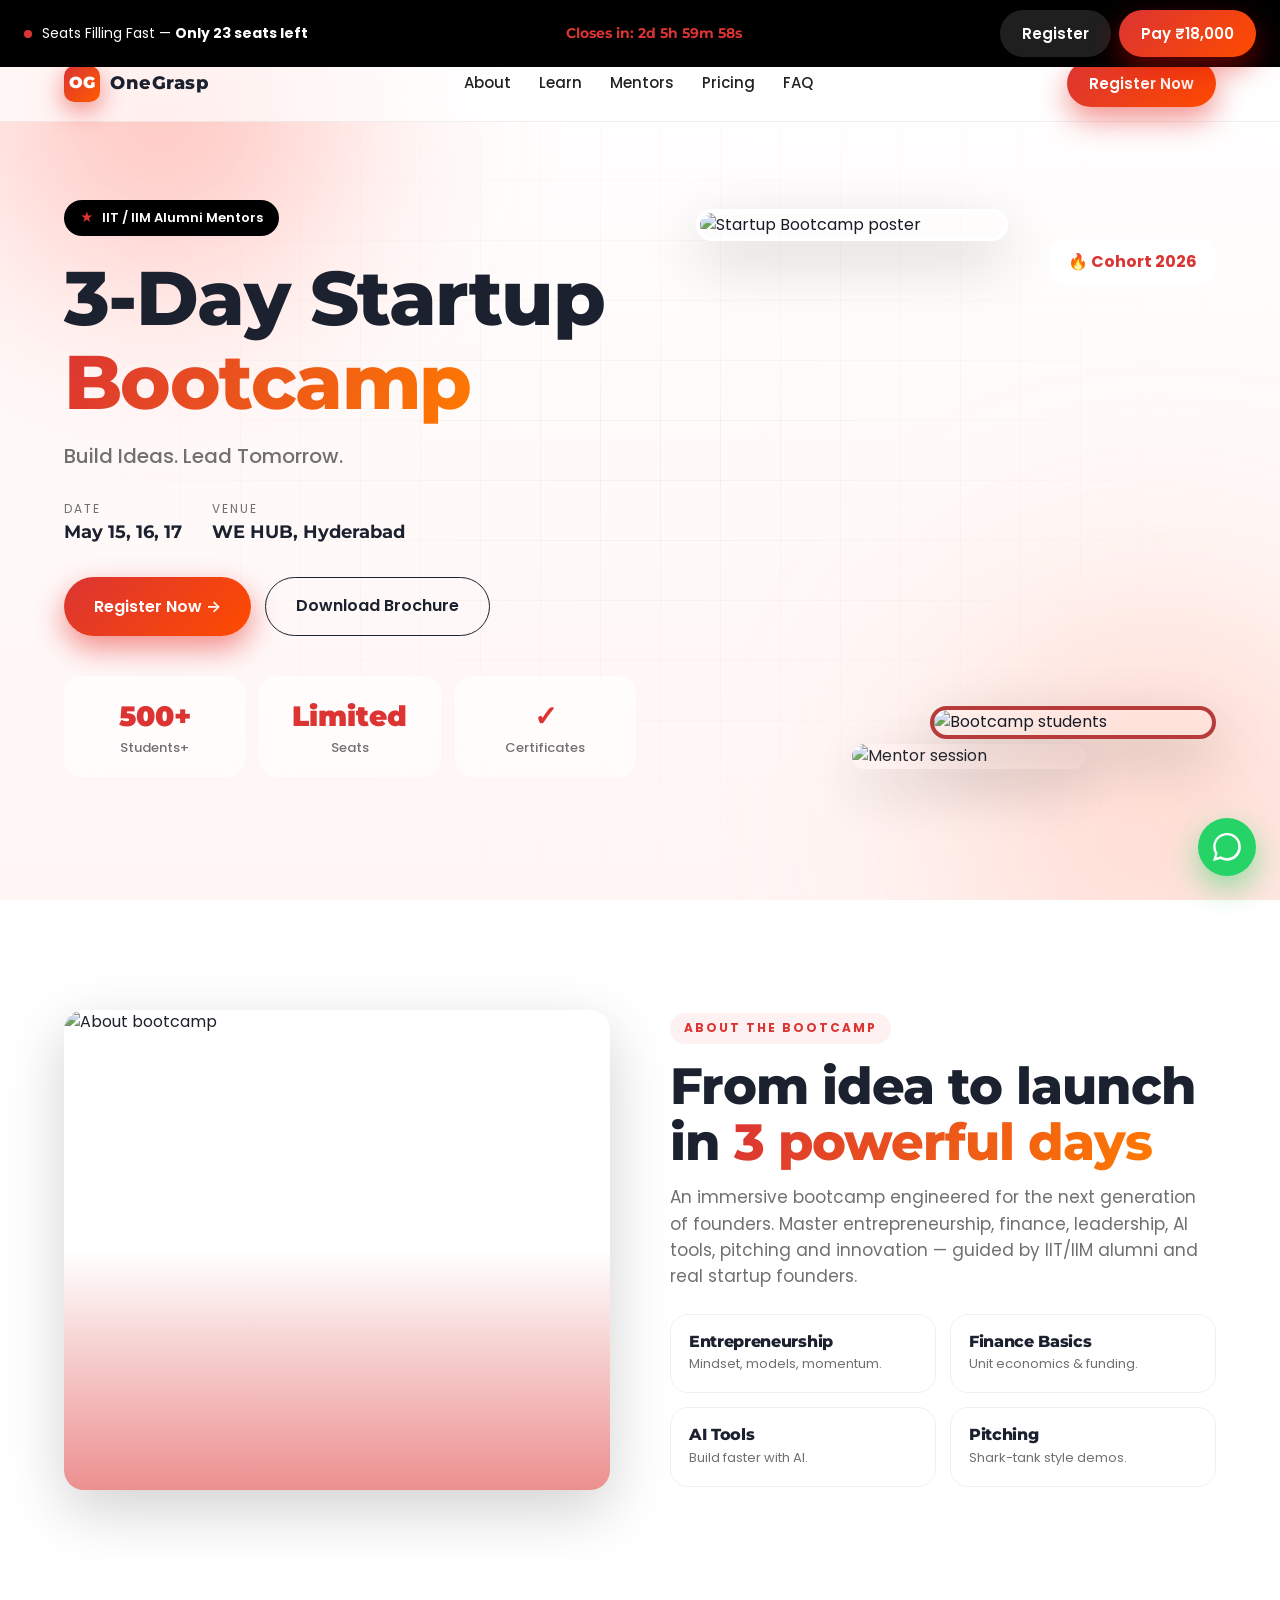
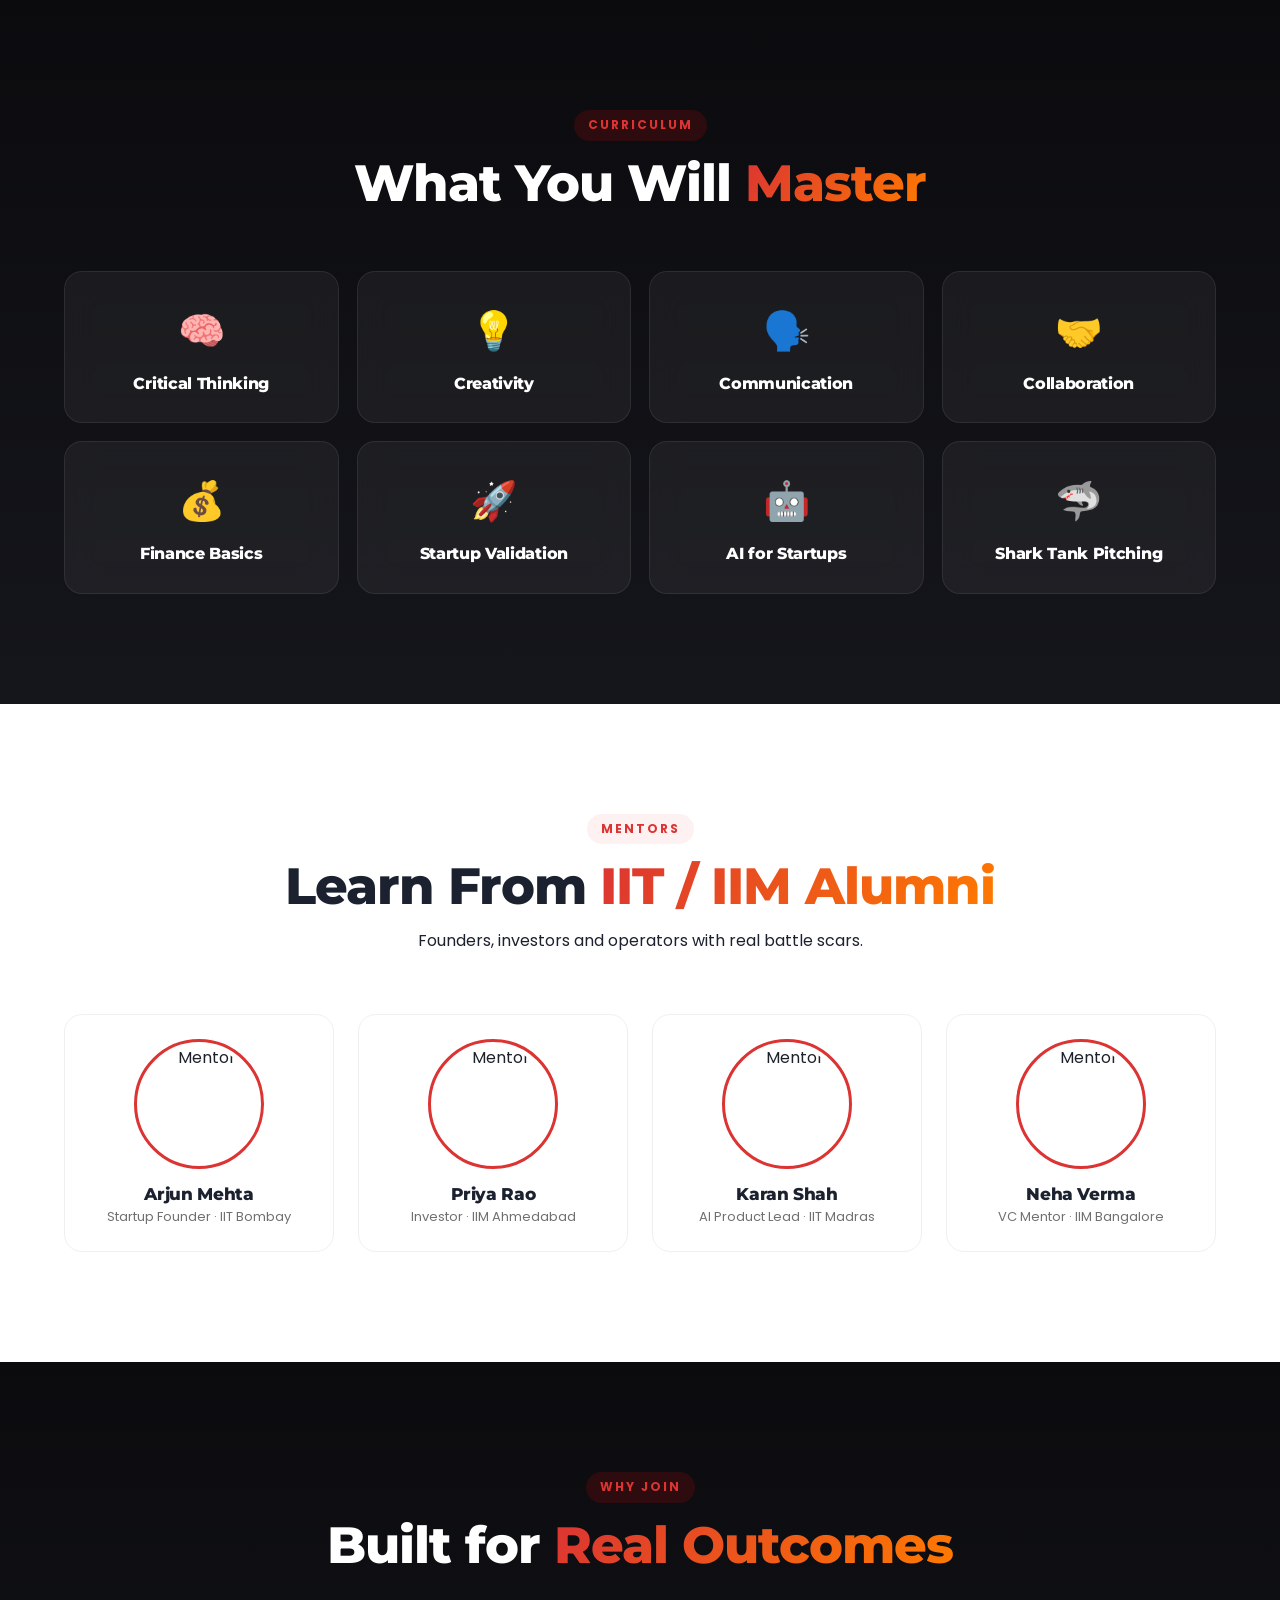
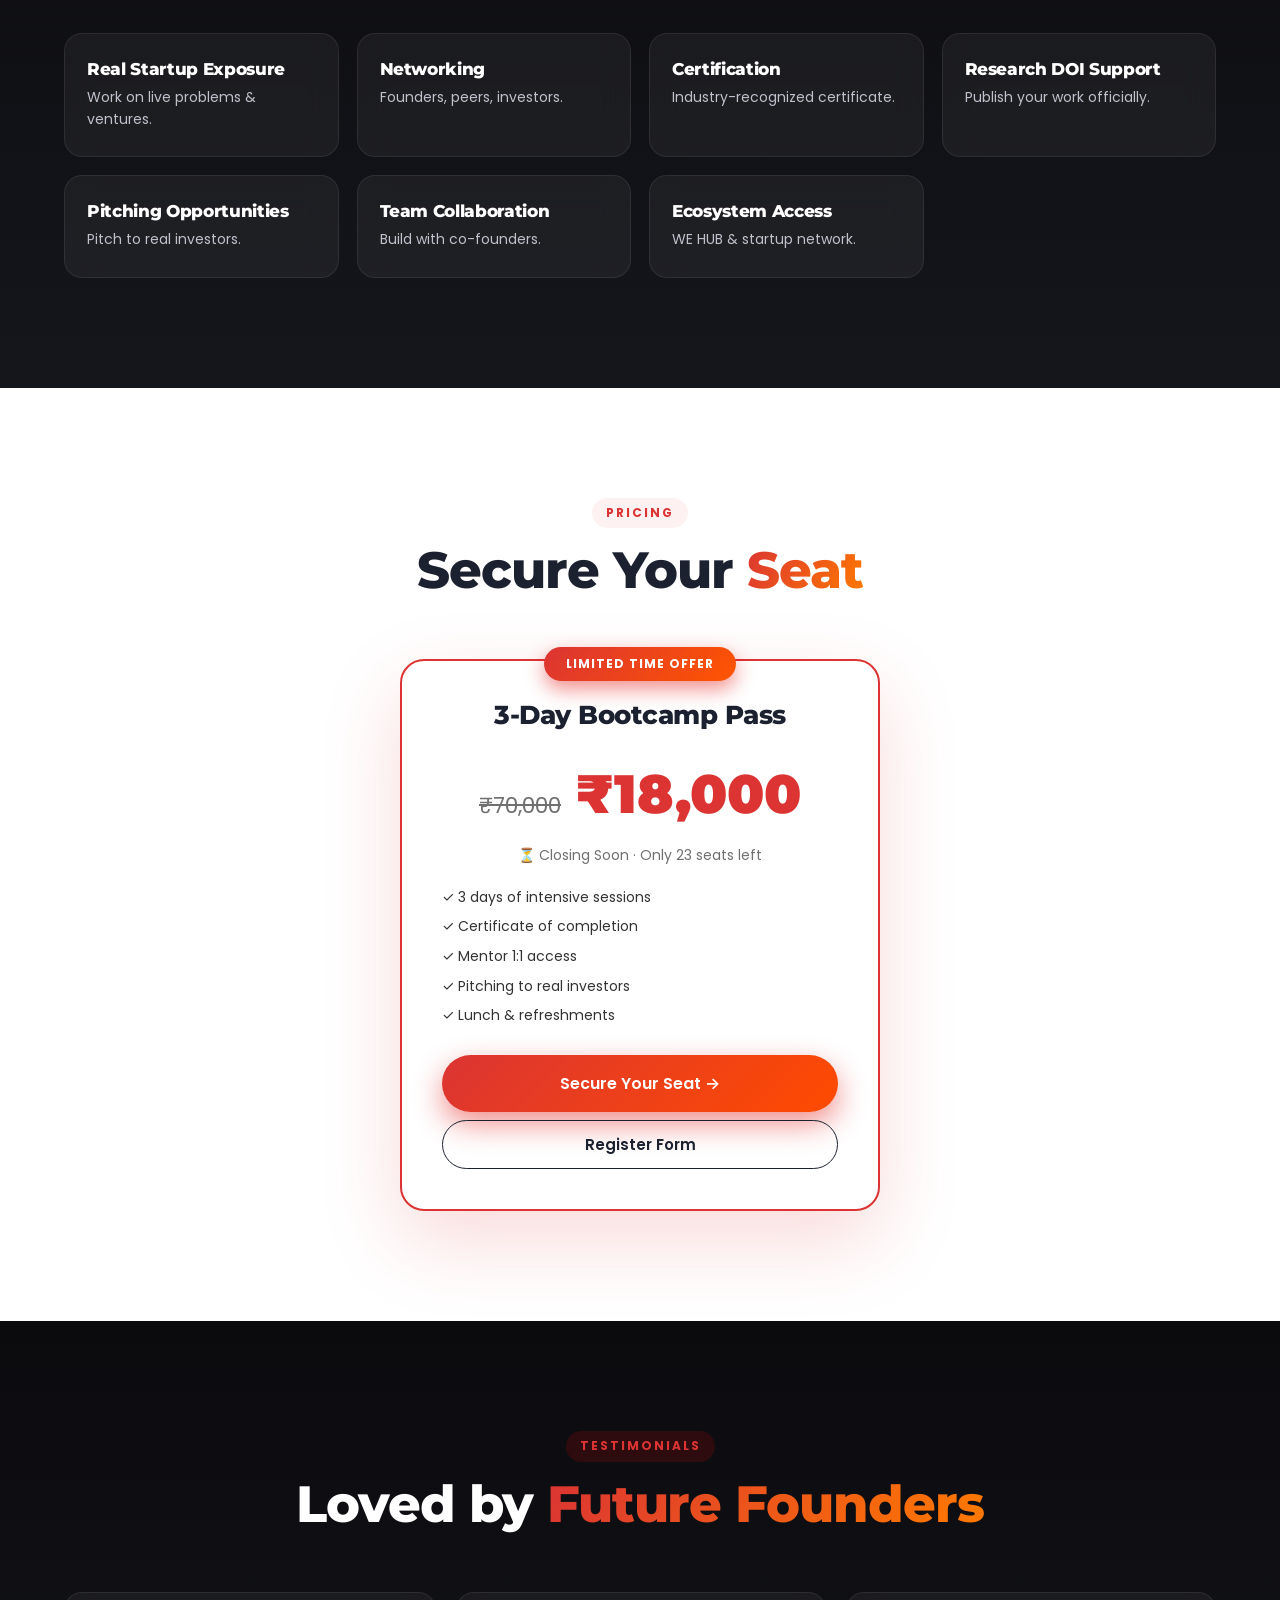
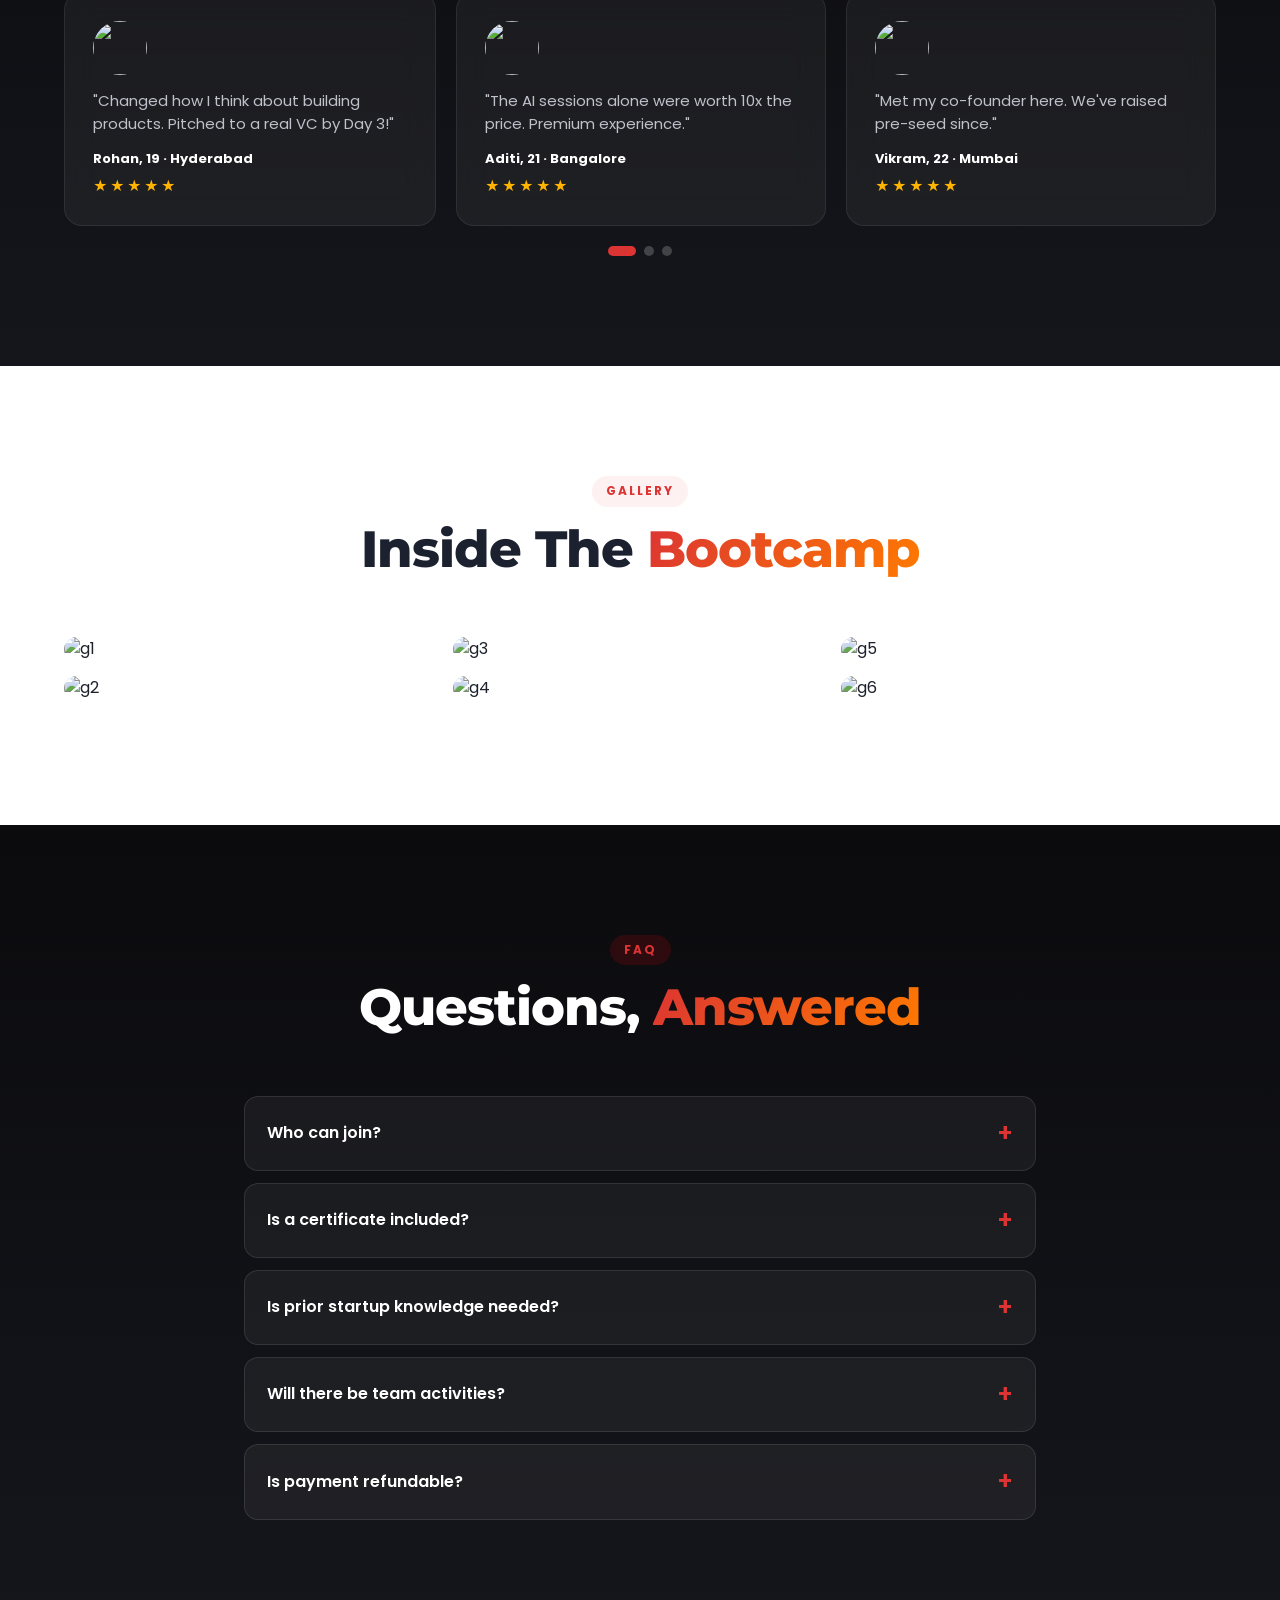
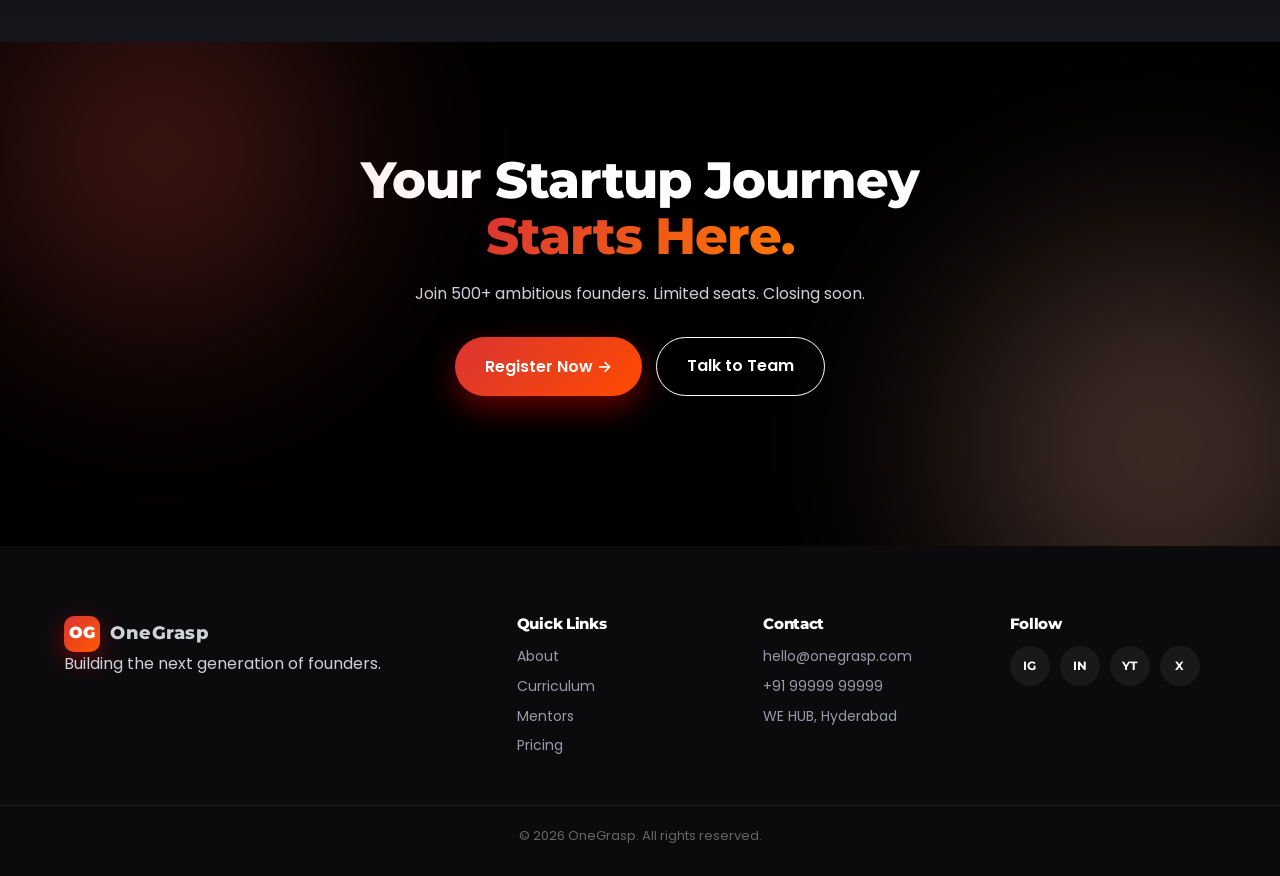
==== public/onegrasp/index.html @ 17006d80 "Changes Co-authored-by: mahendra-csm <201619921+mahendra-csm@users.noreply.github.com>" ====
<!DOCTYPE html>
<html lang="en">
<head>
<meta charset="UTF-8" />
<meta name="viewport" content="width=device-width, initial-scale=1.0" />
<title>OneGrasp Startup Bootcamp | Learn from IIT/IIM Alumni</title>
<meta name="description" content="OneGrasp 3-Day Startup Bootcamp — May 15-17, WE HUB Hyderabad. Learn entrepreneurship, AI tools, pitching from IIT/IIM alumni. Limited seats. Register now." />
<meta name="keywords" content="OneGrasp, Startup Bootcamp, Entrepreneurship, IIT IIM, Hyderabad, WE HUB, AI for startups" />
<meta property="og:title" content="OneGrasp 3-Day Startup Bootcamp" />
<meta property="og:description" content="Build Ideas. Lead Tomorrow. May 15-17, WE HUB Hyderabad." />
<meta property="og:type" content="website" />
<meta property="og:image" content="https://onegrasp.com/wp-content/uploads/2026/05/WhatsApp-Image-2026-05-06-at-2.22.36-PM.jpeg" />
<link rel="icon" href="/favicon.ico" />
<link rel="preconnect" href="https://fonts.googleapis.com">
<link rel="preconnect" href="https://fonts.gstatic.com" crossorigin>
<link href="https://fonts.googleapis.com/css2?family=Poppins:wght@300;400;500;600;700;800;900&family=Montserrat:wght@400;600;700;800;900&family=Inter:wght@400;500;600;700&display=swap" rel="stylesheet">
<link rel="stylesheet" href="style.css" />
<script src="https://checkout.razorpay.com/v1/checkout.js" defer></script>
</head>
<body>

<!-- Preloader -->
<div id="preloader"><div class="loader-ring"></div><div class="loader-text">OneGrasp</div></div>

<!-- Scroll progress -->
<div id="scroll-progress"></div>

<!-- Cursor glow -->
<div id="cursor-glow"></div>

<!-- Sticky Top Bar -->
<div id="sticky-bar">
  <div class="sb-left"><span class="pulse-dot"></span> Seats Filling Fast — <strong>Only <span id="seats-left">23</span> seats left</strong></div>
  <div class="sb-mid">Closes in: <span id="countdown">--</span></div>
  <div class="sb-right">
    <button class="btn btn-ghost" onclick="openRegister()">Register</button>
    <button class="btn btn-primary pulse" onclick="payNow()">Pay ₹18,000</button>
  </div>
</div>

<!-- Navbar -->
<nav id="navbar">
  <div class="nav-inner">
    <a href="#" class="logo"><span class="logo-mark">OG</span><span class="logo-text">OneGrasp</span></a>
    <ul class="nav-links">
      <li><a href="#about">About</a></li>
      <li><a href="#learn">Learn</a></li>
      <li><a href="#mentors">Mentors</a></li>
      <li><a href="#pricing">Pricing</a></li>
      <li><a href="#faq">FAQ</a></li>
    </ul>
    <button class="btn btn-primary" onclick="openRegister()">Register Now</button>
  </div>
</nav>

<!-- HERO -->
<header id="hero">
  <div class="hero-bg">
    <div class="blob blob-1"></div>
    <div class="blob blob-2"></div>
    <div class="grid-overlay"></div>
    <div id="particles"></div>
  </div>
  <div class="hero-grid container">
    <div class="hero-left reveal">
      <div class="badge"><span>★</span> IIT / IIM Alumni Mentors</div>
      <h1>3-Day Startup<br/><span class="grad">Bootcamp</span></h1>
      <p class="tagline">Build Ideas. Lead Tomorrow.</p>
      <div class="hero-meta">
        <div class="meta-item"><span class="meta-label">Date</span><span class="meta-value">May 15, 16, 17</span></div>
        <div class="meta-item"><span class="meta-label">Venue</span><span class="meta-value">WE HUB, Hyderabad</span></div>
      </div>
      <div class="hero-cta">
        <button class="btn btn-primary btn-lg pulse" onclick="openRegister()">Register Now →</button>
        <a class="btn btn-outline btn-lg" href="#about">Download Brochure</a>
      </div>
      <div class="hero-stats">
        <div class="stat-card glass"><div class="stat-num" data-count="500">0</div><div>Students+</div></div>
        <div class="stat-card glass"><div class="stat-num">Limited</div><div>Seats</div></div>
        <div class="stat-card glass"><div class="stat-num">✓</div><div>Certificates</div></div>
      </div>
    </div>
    <div class="hero-right reveal">
      <div class="collage">
        <img loading="lazy" class="c1 floaty" src="https://onegrasp.com/wp-content/uploads/2026/05/WhatsApp-Image-2026-05-06-at-2.22.36-PM.jpeg" alt="Startup Bootcamp poster" />
        <img loading="lazy" class="c2 floaty" src="https://onegrasp.com/wp-content/uploads/2026/05/WhatsApp-Image-2026-05-06-at-2.22.36-PM-1.jpeg" alt="Bootcamp students" />
        <img loading="lazy" class="c3 floaty" src="https://onegrasp.com/wp-content/uploads/2026/05/WhatsApp-Image-2026-05-06-at-2.22.37-PM.jpeg" alt="Mentor session" />
        <div class="c-badge glass">🔥 Cohort 2026</div>
      </div>
    </div>
  </div>
</header>

<!-- ABOUT -->
<section id="about" class="section">
  <div class="container two-col">
    <div class="reveal">
      <div class="img-collage">
        <img loading="lazy" src="https://onegrasp.com/wp-content/uploads/2026/05/WhatsApp-Image-2026-05-06-at-2.22.36-PM.jpeg" alt="About bootcamp" />
        <div class="overlay-red"></div>
      </div>
    </div>
    <div class="reveal">
      <span class="eyebrow">About the Bootcamp</span>
      <h2>From idea to launch in <span class="grad">3 powerful days</span></h2>
      <p class="lead">An immersive bootcamp engineered for the next generation of founders. Master entrepreneurship, finance, leadership, AI tools, pitching and innovation — guided by IIT/IIM alumni and real startup founders.</p>
      <div class="feat-grid">
        <div class="feat glass"><h4>Entrepreneurship</h4><p>Mindset, models, momentum.</p></div>
        <div class="feat glass"><h4>Finance Basics</h4><p>Unit economics & funding.</p></div>
        <div class="feat glass"><h4>AI Tools</h4><p>Build faster with AI.</p></div>
        <div class="feat glass"><h4>Pitching</h4><p>Shark-tank style demos.</p></div>
      </div>
    </div>
  </div>
</section>

<!-- LEARN -->
<section id="learn" class="section dark">
  <div class="container">
    <div class="section-head reveal">
      <span class="eyebrow">Curriculum</span>
      <h2>What You Will <span class="grad">Master</span></h2>
    </div>
    <div class="learn-grid">
      <div class="learn-card glass reveal"><div class="ic">🧠</div><h4>Critical Thinking</h4></div>
      <div class="learn-card glass reveal"><div class="ic">💡</div><h4>Creativity</h4></div>
      <div class="learn-card glass reveal"><div class="ic">🗣️</div><h4>Communication</h4></div>
      <div class="learn-card glass reveal"><div class="ic">🤝</div><h4>Collaboration</h4></div>
      <div class="learn-card glass reveal"><div class="ic">💰</div><h4>Finance Basics</h4></div>
      <div class="learn-card glass reveal"><div class="ic">🚀</div><h4>Startup Validation</h4></div>
      <div class="learn-card glass reveal"><div class="ic">🤖</div><h4>AI for Startups</h4></div>
      <div class="learn-card glass reveal"><div class="ic">🦈</div><h4>Shark Tank Pitching</h4></div>
    </div>
  </div>
</section>

<!-- MENTORS -->
<section id="mentors" class="section">
  <div class="container">
    <div class="section-head reveal">
      <span class="eyebrow">Mentors</span>
      <h2>Learn From <span class="grad">IIT / IIM Alumni</span></h2>
      <p>Founders, investors and operators with real battle scars.</p>
    </div>
    <div class="mentor-grid">
      <div class="mentor reveal"><div class="m-img"><img loading="lazy" src="https://i.pravatar.cc/300?img=12" alt="Mentor"></div><h4>Arjun Mehta</h4><p>Startup Founder · IIT Bombay</p></div>
      <div class="mentor reveal"><div class="m-img"><img loading="lazy" src="https://i.pravatar.cc/300?img=32" alt="Mentor"></div><h4>Priya Rao</h4><p>Investor · IIM Ahmedabad</p></div>
      <div class="mentor reveal"><div class="m-img"><img loading="lazy" src="https://i.pravatar.cc/300?img=15" alt="Mentor"></div><h4>Karan Shah</h4><p>AI Product Lead · IIT Madras</p></div>
      <div class="mentor reveal"><div class="m-img"><img loading="lazy" src="https://i.pravatar.cc/300?img=45" alt="Mentor"></div><h4>Neha Verma</h4><p>VC Mentor · IIM Bangalore</p></div>
    </div>
  </div>
</section>

<!-- WHY JOIN -->
<section class="section dark">
  <div class="container">
    <div class="section-head reveal"><span class="eyebrow">Why Join</span><h2>Built for <span class="grad">Real Outcomes</span></h2></div>
    <div class="why-row">
      <div class="why-card glass reveal"><h4>Real Startup Exposure</h4><p>Work on live problems & ventures.</p></div>
      <div class="why-card glass reveal"><h4>Networking</h4><p>Founders, peers, investors.</p></div>
      <div class="why-card glass reveal"><h4>Certification</h4><p>Industry-recognized certificate.</p></div>
      <div class="why-card glass reveal"><h4>Research DOI Support</h4><p>Publish your work officially.</p></div>
      <div class="why-card glass reveal"><h4>Pitching Opportunities</h4><p>Pitch to real investors.</p></div>
      <div class="why-card glass reveal"><h4>Team Collaboration</h4><p>Build with co-founders.</p></div>
      <div class="why-card glass reveal"><h4>Ecosystem Access</h4><p>WE HUB & startup network.</p></div>
    </div>
  </div>
</section>

<!-- PRICING -->
<section id="pricing" class="section">
  <div class="container">
    <div class="section-head reveal"><span class="eyebrow">Pricing</span><h2>Secure Your <span class="grad">Seat</span></h2></div>
    <div class="price-wrap reveal">
      <div class="price-card">
        <div class="ribbon">Limited Time Offer</div>
        <h3>3-Day Bootcamp Pass</h3>
        <div class="price-row">
          <span class="strike">₹70,000</span>
          <span class="price">₹18,000</span>
        </div>
        <p class="closing">⏳ Closing Soon · Only <span id="seats-left-2">23</span> seats left</p>
        <ul class="incl">
          <li>✓ 3 days of intensive sessions</li>
          <li>✓ Certificate of completion</li>
          <li>✓ Mentor 1:1 access</li>
          <li>✓ Pitching to real investors</li>
          <li>✓ Lunch & refreshments</li>
        </ul>
        <button class="btn btn-primary btn-lg pulse w-full" onclick="payNow()">Secure Your Seat →</button>
        <button class="btn btn-outline w-full" onclick="openRegister()">Register Form</button>
      </div>
    </div>
  </div>
</section>

<!-- TESTIMONIALS -->
<section class="section dark">
  <div class="container">
    <div class="section-head reveal"><span class="eyebrow">Testimonials</span><h2>Loved by <span class="grad">Future Founders</span></h2></div>
    <div class="t-slider">
      <div class="t-track" id="tTrack">
        <div class="t-card glass"><img src="https://i.pravatar.cc/100?img=22" alt=""><p>"Changed how I think about building products. Pitched to a real VC by Day 3!"</p><strong>Rohan, 19 · Hyderabad</strong><div class="stars">★★★★★</div></div>
        <div class="t-card glass"><img src="https://i.pravatar.cc/100?img=47" alt=""><p>"The AI sessions alone were worth 10x the price. Premium experience."</p><strong>Aditi, 21 · Bangalore</strong><div class="stars">★★★★★</div></div>
        <div class="t-card glass"><img src="https://i.pravatar.cc/100?img=33" alt=""><p>"Met my co-founder here. We've raised pre-seed since."</p><strong>Vikram, 22 · Mumbai</strong><div class="stars">★★★★★</div></div>
      </div>
      <div class="t-dots" id="tDots"></div>
    </div>
  </div>
</section>

<!-- GALLERY -->
<section class="section">
  <div class="container">
    <div class="section-head reveal"><span class="eyebrow">Gallery</span><h2>Inside The <span class="grad">Bootcamp</span></h2></div>
    <div class="gallery">
      <img loading="lazy" src="https://onegrasp.com/wp-content/uploads/2026/05/WhatsApp-Image-2026-05-06-at-2.22.36-PM.jpeg" alt="g1" onclick="openLightbox(this.src)">
      <img loading="lazy" src="https://onegrasp.com/wp-content/uploads/2026/05/WhatsApp-Image-2026-05-06-at-2.22.36-PM-1.jpeg" alt="g2" onclick="openLightbox(this.src)">
      <img loading="lazy" src="https://onegrasp.com/wp-content/uploads/2026/05/WhatsApp-Image-2026-05-06-at-2.22.37-PM.jpeg" alt="g3" onclick="openLightbox(this.src)">
      <img loading="lazy" src="https://images.unsplash.com/photo-1522071820081-009f0129c71c?w=600" alt="g4" onclick="openLightbox(this.src)">
      <img loading="lazy" src="https://images.unsplash.com/photo-1556761175-5973dc0f32e7?w=600" alt="g5" onclick="openLightbox(this.src)">
      <img loading="lazy" src="https://images.unsplash.com/photo-1531482615713-2afd69097998?w=600" alt="g6" onclick="openLightbox(this.src)">
    </div>
  </div>
</section>

<!-- FAQ -->
<section id="faq" class="section dark">
  <div class="container narrow">
    <div class="section-head reveal"><span class="eyebrow">FAQ</span><h2>Questions, <span class="grad">Answered</span></h2></div>
    <div class="faq">
      <details><summary>Who can join?</summary><p>Students aged 14-25 passionate about startups, innovation and leadership.</p></details>
      <details><summary>Is a certificate included?</summary><p>Yes — every participant receives an industry-recognized certificate.</p></details>
      <details><summary>Is prior startup knowledge needed?</summary><p>No prior experience required. The program is built for beginners and intermediates alike.</p></details>
      <details><summary>Will there be team activities?</summary><p>Absolutely — collaboration, hackathons, and pitching are core to the program.</p></details>
      <details><summary>Is payment refundable?</summary><p>Registration fees are non-refundable but transferable up to 7 days before the event.</p></details>
    </div>
  </div>
</section>

<!-- FINAL CTA -->
<section class="section final-cta">
  <div class="cta-bg"><div class="blob blob-1"></div><div class="blob blob-2"></div></div>
  <div class="container center reveal">
    <h2>Your Startup Journey<br/><span class="grad">Starts Here.</span></h2>
    <p>Join 500+ ambitious founders. Limited seats. Closing soon.</p>
    <div class="hero-cta center">
      <button class="btn btn-primary btn-lg pulse" onclick="openRegister()">Register Now →</button>
      <a class="btn btn-outline btn-lg" href="https://wa.me/919999999999">Talk to Team</a>
    </div>
  </div>
</section>

<!-- FOOTER -->
<footer>
  <div class="container foot-grid">
    <div>
      <div class="logo"><span class="logo-mark">OG</span><span class="logo-text">OneGrasp</span></div>
      <p>Building the next generation of founders.</p>
    </div>
    <div>
      <h5>Quick Links</h5>
      <a href="#about">About</a><a href="#learn">Curriculum</a><a href="#mentors">Mentors</a><a href="#pricing">Pricing</a>
    </div>
    <div>
      <h5>Contact</h5>
      <a href="mailto:hello@onegrasp.com">hello@onegrasp.com</a>
      <a href="tel:+919999999999">+91 99999 99999</a>
      <a>WE HUB, Hyderabad</a>
    </div>
    <div>
      <h5>Follow</h5>
      <div class="socials">
        <a aria-label="Instagram">IG</a><a aria-label="LinkedIn">IN</a><a aria-label="YouTube">YT</a><a aria-label="X">X</a>
      </div>
    </div>
  </div>
  <div class="copy">© 2026 OneGrasp. All rights reserved.</div>
</footer>

<!-- WhatsApp float -->
<a id="whatsapp-float" href="https://wa.me/919999999999" aria-label="WhatsApp" target="_blank">
  <svg viewBox="0 0 24 24" width="28" height="28" fill="white"><path d="M20.52 3.48A11.88 11.88 0 0 0 12.05 0C5.5 0 .2 5.3.2 11.84c0 2.09.55 4.12 1.6 5.92L0 24l6.4-1.68a11.86 11.86 0 0 0 5.65 1.44h.01c6.55 0 11.85-5.3 11.85-11.84 0-3.16-1.23-6.13-3.39-8.44zM12.06 21.5h-.01a9.7 9.7 0 0 1-4.95-1.36l-.36-.21-3.8 1 1.02-3.7-.23-.38a9.66 9.66 0 0 1-1.5-5.16c0-5.36 4.36-9.72 9.72-9.72 2.6 0 5.04 1.01 6.87 2.85a9.65 9.65 0 0 1 2.85 6.87c0 5.36-4.36 9.72-9.61 9.72z"/></svg>
</a>

<!-- Toasts -->
<div id="toasts"></div>

<!-- Register Modal -->
<div id="modal" class="modal-bg" onclick="if(event.target===this)closeRegister()">
  <div class="modal glass">
    <button class="x" onclick="closeRegister()">×</button>
    <h3>Register for Bootcamp</h3>
    <p class="sub">May 15-17 · WE HUB Hyderabad</p>
    <form onsubmit="submitForm(event)">
      <input required name="name" placeholder="Full Name" />
      <input required name="phone" placeholder="Phone" type="tel" />
      <input required name="email" placeholder="Email" type="email" />
      <div class="row">
        <input required name="age" placeholder="Age" type="number" min="10" max="60" />
        <input required name="city" placeholder="City" />
      </div>
      <input required name="school" placeholder="School / College" />
      <div class="row">
        <button type="submit" class="btn btn-outline w-full">Register</button>
        <button type="button" class="btn btn-primary w-full pulse" onclick="payNow()">Pay Now ₹18,000</button>
      </div>
    </form>
  </div>
</div>

<!-- Lightbox -->
<div id="lightbox" onclick="this.classList.remove('open')"><img id="lbImg" alt=""></div>

<script src="script.js" defer></script>
</body>
</html>
---- public/onegrasp/style.css ----
:root{
  --red:#DB3433;
  --red-2:#E10600;
  --red-glow:rgba(225,6,0,.45);
  --black:#0b0b0e;
  --ink:#1B212F;
  --white:#fff;
  --gray:#F5F5F5;
  --muted:#707070;
  --soft:#FDF1F1;
  --radius:18px;
  --container:1200px;
  --shadow:0 20px 60px rgba(0,0,0,.18);
  --glass:rgba(255,255,255,.08);
}
*{box-sizing:border-box;margin:0;padding:0}
html{scroll-behavior:smooth}
body{font-family:'Poppins','Inter',sans-serif;color:var(--ink);background:var(--white);overflow-x:hidden;line-height:1.55}
img{max-width:100%;display:block}
a{color:inherit;text-decoration:none;cursor:pointer}
button{font-family:inherit;cursor:pointer;border:none;background:none}

/* Preloader */
#preloader{position:fixed;inset:0;background:#000;z-index:9999;display:flex;flex-direction:column;align-items:center;justify-content:center;transition:opacity .6s,visibility .6s}
#preloader.hide{opacity:0;visibility:hidden}
.loader-ring{width:60px;height:60px;border:3px solid rgba(255,255,255,.15);border-top-color:var(--red);border-radius:50%;animation:spin 1s linear infinite}
.loader-text{color:#fff;margin-top:18px;font-weight:700;letter-spacing:4px;font-family:'Montserrat'}
@keyframes spin{to{transform:rotate(360deg)}}

/* Scroll progress */
#scroll-progress{position:fixed;top:0;left:0;height:3px;width:0;background:linear-gradient(90deg,var(--red),#ff6a00);z-index:10000;transition:width .1s}

/* Cursor glow */
#cursor-glow{position:fixed;width:400px;height:400px;border-radius:50%;background:radial-gradient(circle,var(--red-glow),transparent 70%);pointer-events:none;z-index:1;mix-blend-mode:screen;transform:translate(-50%,-50%);transition:opacity .3s;opacity:0}
@media(hover:hover){#cursor-glow{opacity:1}}

/* Sticky bar */
#sticky-bar{position:fixed;top:0;left:0;right:0;background:#000;color:#fff;display:flex;align-items:center;justify-content:space-between;padding:10px 24px;z-index:1000;font-size:14px;gap:16px;flex-wrap:wrap}
.sb-mid{font-family:'Montserrat';font-weight:700;color:var(--red)}
.sb-right{display:flex;gap:8px}
.pulse-dot{display:inline-block;width:8px;height:8px;background:var(--red);border-radius:50%;margin-right:6px;animation:pdot 1.2s infinite}
@keyframes pdot{0%,100%{box-shadow:0 0 0 0 var(--red-glow)}50%{box-shadow:0 0 0 8px transparent}}

/* Navbar */
#navbar{position:fixed;top:46px;left:0;right:0;z-index:999;backdrop-filter:blur(14px);background:rgba(255,255,255,.7);border-bottom:1px solid rgba(0,0,0,.06);transition:.3s}
#navbar.scrolled{background:rgba(255,255,255,.95)}
.nav-inner{max-width:var(--container);margin:auto;display:flex;align-items:center;justify-content:space-between;padding:14px 24px}
.logo{display:flex;align-items:center;gap:10px;font-weight:800;font-family:'Montserrat'}
.logo-mark{width:36px;height:36px;border-radius:10px;background:linear-gradient(135deg,var(--red),#ff5a00);color:#fff;display:grid;place-items:center;font-weight:900;box-shadow:0 8px 24px var(--red-glow)}
.logo-text{font-size:18px;letter-spacing:.5px}
.nav-links{display:flex;gap:28px;list-style:none}
.nav-links a{font-weight:500;font-size:15px;color:#222;position:relative}
.nav-links a:hover{color:var(--red)}
.nav-links a::after{content:"";position:absolute;left:0;bottom:-4px;height:2px;width:0;background:var(--red);transition:.3s}
.nav-links a:hover::after{width:100%}
@media(max-width:820px){.nav-links{display:none}}

/* Buttons */
.btn{display:inline-flex;align-items:center;justify-content:center;gap:8px;padding:12px 22px;border-radius:999px;font-weight:600;font-size:15px;transition:.25s;white-space:nowrap}
.btn-primary{background:linear-gradient(135deg,var(--red),#ff4b00);color:#fff;box-shadow:0 12px 30px var(--red-glow)}
.btn-primary:hover{transform:translateY(-2px);box-shadow:0 18px 40px var(--red-glow)}
.btn-outline{border:1.5px solid currentColor;background:transparent;color:inherit}
.btn-outline:hover{background:#000;color:#fff;border-color:#000}
.btn-ghost{background:rgba(255,255,255,.12);color:#fff}
.btn-lg{padding:16px 30px;font-size:16px}
.w-full{width:100%}
.pulse{animation:btnPulse 2s infinite}
@keyframes btnPulse{0%,100%{box-shadow:0 12px 30px var(--red-glow)}50%{box-shadow:0 12px 30px var(--red-glow),0 0 0 12px rgba(225,6,0,0)}}

/* Container */
.container{max-width:var(--container);margin:auto;padding:0 24px}
.container.narrow{max-width:840px}
.container.center{text-align:center}
.section{padding:110px 0;position:relative;overflow:hidden}
.section.dark{background:linear-gradient(180deg,#0b0b0e,#15161c);color:#fff}
.section.dark .glass{background:rgba(255,255,255,.05);border-color:rgba(255,255,255,.08)}
.section.dark p{color:#cfcfd6}

.eyebrow{display:inline-block;padding:6px 14px;border-radius:999px;background:var(--soft);color:var(--red);font-size:12px;font-weight:700;letter-spacing:2px;text-transform:uppercase;margin-bottom:14px}
.section.dark .eyebrow{background:rgba(225,6,0,.15)}
h1,h2,h3,h4,h5{font-family:'Montserrat';font-weight:800;letter-spacing:-.02em;line-height:1.1}
h1{font-size:clamp(40px,6vw,76px)}
h2{font-size:clamp(30px,4vw,52px);margin-bottom:14px}
h3{font-size:26px}
.grad{background:linear-gradient(120deg,var(--red),#ff7a00);-webkit-background-clip:text;background-clip:text;color:transparent}
.section-head{text-align:center;max-width:720px;margin:0 auto 60px}
.lead{font-size:17px;color:var(--muted);margin:14px 0 24px}
.section.dark .lead,.section.dark p{color:#bfc1cb}

/* Glass */
.glass{background:rgba(255,255,255,.6);backdrop-filter:blur(16px);border:1px solid rgba(255,255,255,.4);border-radius:var(--radius)}

/* HERO */
#hero{position:relative;min-height:100vh;padding:200px 0 100px;background:linear-gradient(180deg,#fff 0%,#fff5f4 100%);overflow:hidden}
.hero-bg{position:absolute;inset:0;z-index:0;overflow:hidden}
.blob{position:absolute;border-radius:50%;filter:blur(100px);opacity:.55}
.blob-1{width:520px;height:520px;background:radial-gradient(circle,#ff5a4a,transparent 70%);top:-150px;left:-100px;animation:float 14s ease-in-out infinite}
.blob-2{width:600px;height:600px;background:radial-gradient(circle,#ffb199,transparent 70%);bottom:-200px;right:-180px;animation:float 18s ease-in-out infinite reverse}
@keyframes float{0%,100%{transform:translate(0,0) scale(1)}50%{transform:translate(40px,-30px) scale(1.08)}}
.grid-overlay{position:absolute;inset:0;background-image:linear-gradient(rgba(0,0,0,.04) 1px,transparent 1px),linear-gradient(90deg,rgba(0,0,0,.04) 1px,transparent 1px);background-size:60px 60px;mask-image:radial-gradient(ellipse at center,black,transparent 70%)}
#particles{position:absolute;inset:0}
.particle{position:absolute;width:6px;height:6px;background:var(--red);border-radius:50%;opacity:.4;animation:rise linear infinite}
@keyframes rise{0%{transform:translateY(110vh) scale(.4);opacity:0}10%{opacity:.7}100%{transform:translateY(-10vh) scale(1.2);opacity:0}}

.hero-grid{position:relative;z-index:2;display:grid;grid-template-columns:1.1fr 1fr;gap:60px;align-items:center}
@media(max-width:900px){.hero-grid{grid-template-columns:1fr}}
.badge{display:inline-flex;align-items:center;gap:8px;padding:8px 16px;background:#000;color:#fff;border-radius:999px;font-size:13px;font-weight:600;margin-bottom:20px}
.badge span{color:var(--red)}
.tagline{font-size:20px;color:var(--muted);margin:18px 0 28px;font-weight:500}
.hero-meta{display:flex;gap:30px;margin-bottom:30px;flex-wrap:wrap}
.meta-item{display:flex;flex-direction:column}
.meta-label{font-size:12px;text-transform:uppercase;letter-spacing:2px;color:var(--muted)}
.meta-value{font-weight:700;font-size:18px;font-family:'Montserrat'}
.hero-cta{display:flex;gap:14px;flex-wrap:wrap;margin-bottom:40px}
.hero-cta.center{justify-content:center}
.hero-stats{display:grid;grid-template-columns:repeat(3,1fr);gap:14px}
.stat-card{padding:18px;text-align:center}
.stat-num{font-family:'Montserrat';font-weight:900;font-size:28px;color:var(--red)}
.stat-card div:last-child{font-size:13px;color:var(--muted);font-weight:500}

/* Collage */
.collage{position:relative;height:560px}
.collage img{position:absolute;border-radius:20px;box-shadow:var(--shadow);filter:grayscale(.3) contrast(1.05);transition:.5s}
.collage img:hover{filter:grayscale(0);transform:scale(1.04)}
.c1{width:60%;top:0;left:0;z-index:2;border:4px solid #fff}
.c2{width:55%;bottom:30px;right:0;z-index:3;border:4px solid var(--red)}
.c3{width:45%;bottom:0;left:30%;z-index:1;opacity:.95}
.c-badge{position:absolute;top:30px;right:0;padding:10px 18px;font-weight:700;color:var(--red);background:rgba(255,255,255,.9);z-index:4;animation:floaty 4s ease-in-out infinite}
.floaty{animation:floaty 6s ease-in-out infinite}
.collage img.c2{animation-delay:-2s}
.collage img.c3{animation-delay:-4s}
@keyframes floaty{0%,100%{transform:translateY(0)}50%{transform:translateY(-12px)}}

/* About */
.two-col{display:grid;grid-template-columns:1fr 1fr;gap:60px;align-items:center}
@media(max-width:900px){.two-col{grid-template-columns:1fr}}
.img-collage{position:relative;border-radius:20px;overflow:hidden;box-shadow:var(--shadow)}
.img-collage img{width:100%;height:480px;object-fit:cover;filter:grayscale(.4)}
.overlay-red{position:absolute;inset:0;background:linear-gradient(180deg,transparent 50%,rgba(219,52,51,.55));mix-blend-mode:multiply}
.feat-grid{display:grid;grid-template-columns:1fr 1fr;gap:14px;margin-top:24px}
.feat{padding:18px;background:#fff;border:1px solid #f0f0f0;transition:.3s}
.feat:hover{transform:translateY(-4px);border-color:var(--red);box-shadow:0 14px 30px rgba(219,52,51,.15)}
.feat h4{font-size:16px;margin-bottom:4px}
.feat p{font-size:13px;color:var(--muted)}

/* Learn */
.learn-grid{display:grid;grid-template-columns:repeat(4,1fr);gap:18px}
@media(max-width:900px){.learn-grid{grid-template-columns:repeat(2,1fr)}}
.learn-card{padding:30px 22px;text-align:center;transition:.35s;cursor:default}
.learn-card .ic{font-size:38px;margin-bottom:14px}
.learn-card:hover{transform:translateY(-8px) scale(1.03);box-shadow:0 20px 50px var(--red-glow);border-color:var(--red)}
.learn-card h4{font-size:16px}

/* Mentors */
.mentor-grid{display:grid;grid-template-columns:repeat(4,1fr);gap:24px}
@media(max-width:900px){.mentor-grid{grid-template-columns:repeat(2,1fr)}}
.mentor{text-align:center;padding:24px;border-radius:var(--radius);background:#fff;border:1px solid #f0f0f0;transition:.3s}
.mentor:hover{transform:translateY(-6px);box-shadow:var(--shadow);border-color:var(--red)}
.m-img{width:130px;height:130px;margin:0 auto 16px;border-radius:50%;overflow:hidden;border:3px solid var(--red);padding:4px}
.m-img img{width:100%;height:100%;object-fit:cover;border-radius:50%;filter:grayscale(.3)}
.mentor h4{font-size:17px;margin-bottom:4px}
.mentor p{font-size:13px;color:var(--muted)}

/* Why */
.why-row{display:grid;grid-template-columns:repeat(4,1fr);gap:18px}
@media(max-width:900px){.why-row{grid-template-columns:repeat(2,1fr)}}
.why-card{padding:26px 22px;transition:.3s}
.why-card:hover{transform:translateY(-6px);border-color:var(--red);box-shadow:0 14px 40px var(--red-glow)}
.why-card h4{margin-bottom:8px;font-size:17px}
.why-card p{font-size:14px}

/* Pricing */
.price-wrap{display:flex;justify-content:center}
.price-card{position:relative;max-width:480px;width:100%;background:#fff;border-radius:24px;padding:40px;box-shadow:0 30px 80px rgba(219,52,51,.18);border:2px solid var(--red);text-align:center}
.ribbon{position:absolute;top:-14px;left:50%;transform:translateX(-50%);background:linear-gradient(135deg,var(--red),#ff5500);color:#fff;padding:8px 22px;border-radius:999px;font-size:12px;font-weight:700;letter-spacing:1px;text-transform:uppercase;box-shadow:0 8px 20px var(--red-glow)}
.price-row{margin:24px 0 8px;display:flex;justify-content:center;align-items:baseline;gap:14px}
.strike{text-decoration:line-through;color:var(--muted);font-size:22px}
.price{font-family:'Montserrat';font-size:54px;font-weight:900;color:var(--red)}
.closing{color:var(--muted);font-size:14px;margin-bottom:20px}
.incl{list-style:none;text-align:left;margin:20px 0;display:flex;flex-direction:column;gap:8px}
.incl li{font-size:14px;color:#333}
.price-card .btn{margin-top:8px}

/* Testimonials */
.t-slider{overflow:hidden;position:relative}
.t-track{display:flex;gap:20px;transition:transform .5s ease}
.t-card{min-width:calc(33.33% - 14px);padding:28px;border-radius:var(--radius)}
@media(max-width:900px){.t-card{min-width:calc(100% - 14px)}}
.t-card img{width:54px;height:54px;border-radius:50%;margin-bottom:14px}
.t-card p{font-size:15px;margin-bottom:14px}
.t-card strong{display:block;font-size:13px;margin-bottom:6px}
.stars{color:#ffb400;font-size:14px;letter-spacing:2px}
.t-dots{display:flex;justify-content:center;gap:8px;margin-top:20px}
.t-dots span{width:10px;height:10px;border-radius:50%;background:rgba(255,255,255,.2);cursor:pointer;transition:.3s}
.t-dots span.on{background:var(--red);width:28px;border-radius:5px}

/* Gallery */
.gallery{columns:3;column-gap:14px}
@media(max-width:900px){.gallery{columns:2}}
@media(max-width:520px){.gallery{columns:1}}
.gallery img{width:100%;border-radius:14px;margin-bottom:14px;cursor:zoom-in;transition:.4s;filter:grayscale(.2)}
.gallery img:hover{transform:scale(1.03);filter:grayscale(0);box-shadow:0 20px 40px rgba(0,0,0,.2)}

/* FAQ */
.faq details{background:rgba(255,255,255,.05);border:1px solid rgba(255,255,255,.1);border-radius:14px;padding:18px 22px;margin-bottom:12px;transition:.3s}
.faq details[open]{border-color:var(--red);background:rgba(219,52,51,.08)}
.faq summary{font-weight:600;cursor:pointer;list-style:none;display:flex;justify-content:space-between;align-items:center}
.faq summary::after{content:"+";color:var(--red);font-size:24px;transition:.3s}
.faq details[open] summary::after{transform:rotate(45deg)}
.faq p{margin-top:12px;color:#bfc1cb;font-size:15px}

/* Final CTA */
.final-cta{background:#000;color:#fff;text-align:center;position:relative;overflow:hidden}
.final-cta .cta-bg{position:absolute;inset:0;opacity:.7}
.final-cta h2{color:#fff;margin-bottom:18px}
.final-cta p{color:#cfcfd6;margin-bottom:30px}

/* Footer */
footer{background:#0b0b0e;color:#cfcfd6;padding:70px 0 30px}
.foot-grid{display:grid;grid-template-columns:2fr 1fr 1fr 1fr;gap:40px}
@media(max-width:820px){.foot-grid{grid-template-columns:1fr 1fr}}
footer h5{color:#fff;font-family:'Montserrat';margin-bottom:14px;font-size:15px}
footer a{display:block;font-size:14px;color:#9a9aa6;margin-bottom:8px;transition:.2s}
footer a:hover{color:var(--red)}
.socials{display:flex;gap:10px}
.socials a{width:40px;height:40px;display:grid;place-items:center;border-radius:50%;background:rgba(255,255,255,.06);color:#fff;font-size:12px;font-weight:700;font-family:'Montserrat'}
.socials a:hover{background:var(--red);color:#fff}
.copy{text-align:center;margin-top:40px;padding-top:20px;border-top:1px solid rgba(255,255,255,.08);font-size:13px;color:#666}

/* WhatsApp */
#whatsapp-float{position:fixed;bottom:24px;right:24px;width:58px;height:58px;border-radius:50%;background:#25D366;display:grid;place-items:center;z-index:998;box-shadow:0 12px 30px rgba(37,211,102,.5);animation:wpulse 2.4s infinite}
@keyframes wpulse{0%,100%{box-shadow:0 12px 30px rgba(37,211,102,.5)}50%{box-shadow:0 12px 30px rgba(37,211,102,.5),0 0 0 14px rgba(37,211,102,0)}}

/* Toasts */
#toasts{position:fixed;bottom:100px;left:24px;z-index:997;display:flex;flex-direction:column;gap:10px;max-width:320px}
.toast{background:#fff;color:#111;padding:14px 18px;border-radius:14px;box-shadow:0 14px 40px rgba(0,0,0,.18);border-left:4px solid var(--red);font-size:14px;font-weight:500;animation:slideIn .4s ease;display:flex;gap:10px;align-items:center}
@keyframes slideIn{from{transform:translateX(-110%);opacity:0}to{transform:translateX(0);opacity:1}}
.toast.out{animation:slideOut .4s forwards}
@keyframes slideOut{to{transform:translateX(-110%);opacity:0}}

/* Modal */
.modal-bg{position:fixed;inset:0;background:rgba(0,0,0,.6);backdrop-filter:blur(8px);z-index:2000;display:none;align-items:center;justify-content:center;padding:20px}
.modal-bg.open{display:flex;animation:fade .3s}
@keyframes fade{from{opacity:0}to{opacity:1}}
.modal{background:#fff;color:#111;border-radius:24px;padding:36px;max-width:480px;width:100%;position:relative;animation:pop .35s ease;border:1px solid rgba(0,0,0,.06)}
@keyframes pop{from{transform:scale(.9);opacity:0}to{transform:scale(1);opacity:1}}
.modal .x{position:absolute;top:14px;right:14px;width:34px;height:34px;border-radius:50%;background:#f3f3f3;font-size:22px;line-height:1}
.modal h3{margin-bottom:6px}
.modal .sub{color:var(--muted);margin-bottom:20px;font-size:14px}
.modal form{display:flex;flex-direction:column;gap:12px}
.modal input{padding:12px 16px;border-radius:12px;border:1.5px solid #eee;font-family:inherit;font-size:14px;outline:none;transition:.2s}
.modal input:focus{border-color:var(--red)}
.modal .row{display:grid;grid-template-columns:1fr 1fr;gap:12px}

/* Lightbox */
#lightbox{position:fixed;inset:0;background:rgba(0,0,0,.92);display:none;align-items:center;justify-content:center;z-index:3000;padding:20px;cursor:zoom-out}
#lightbox.open{display:flex;animation:fade .3s}
#lightbox img{max-width:90%;max-height:90vh;border-radius:14px;box-shadow:0 30px 80px rgba(225,6,0,.3)}

/* Reveal */
.reveal{opacity:0;transform:translateY(40px);transition:opacity .8s,transform .8s}
.reveal.in{opacity:1;transform:none}

/* Responsive */
@media(max-width:640px){
  #sticky-bar{font-size:12px;padding:8px 12px}
  .sb-mid{display:none}
  #navbar{top:64px}
  .section{padding:80px 0}
  .collage{height:420px}
  .hero-stats{grid-template-columns:1fr 1fr}
}
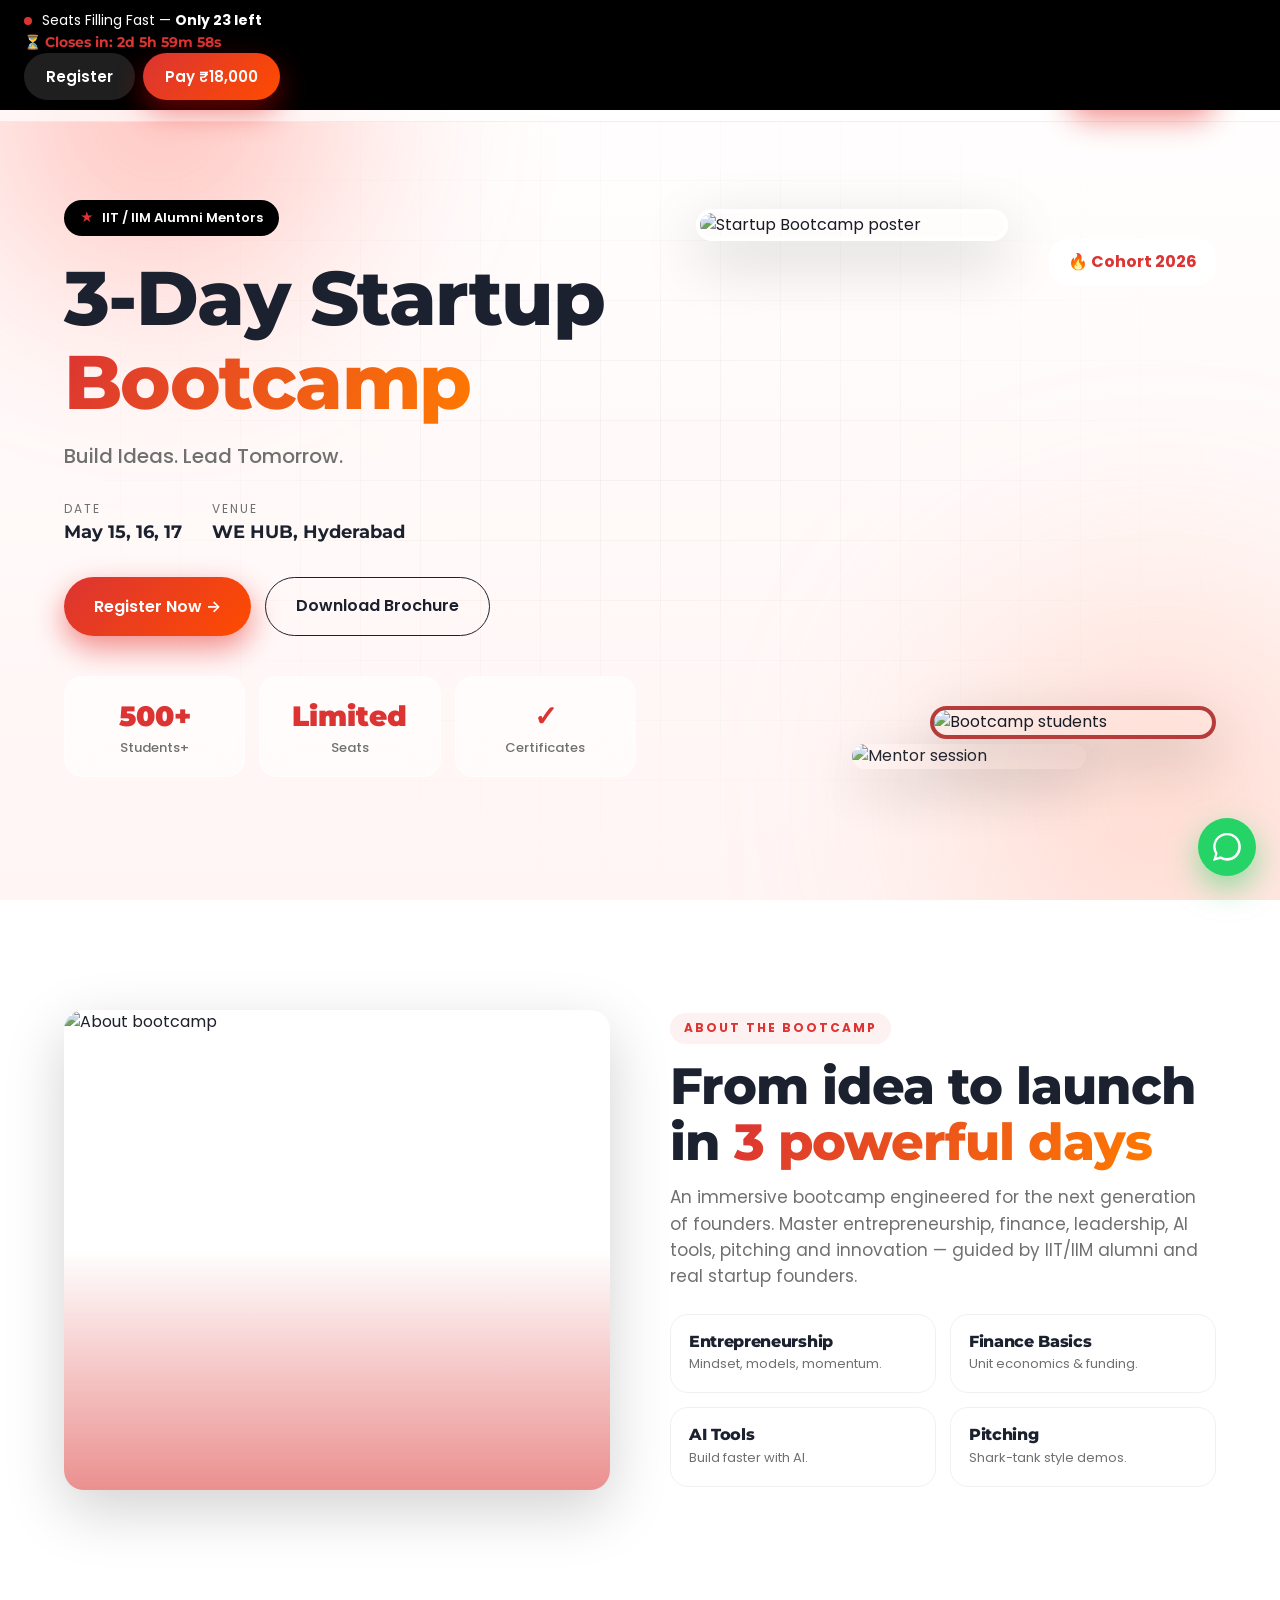
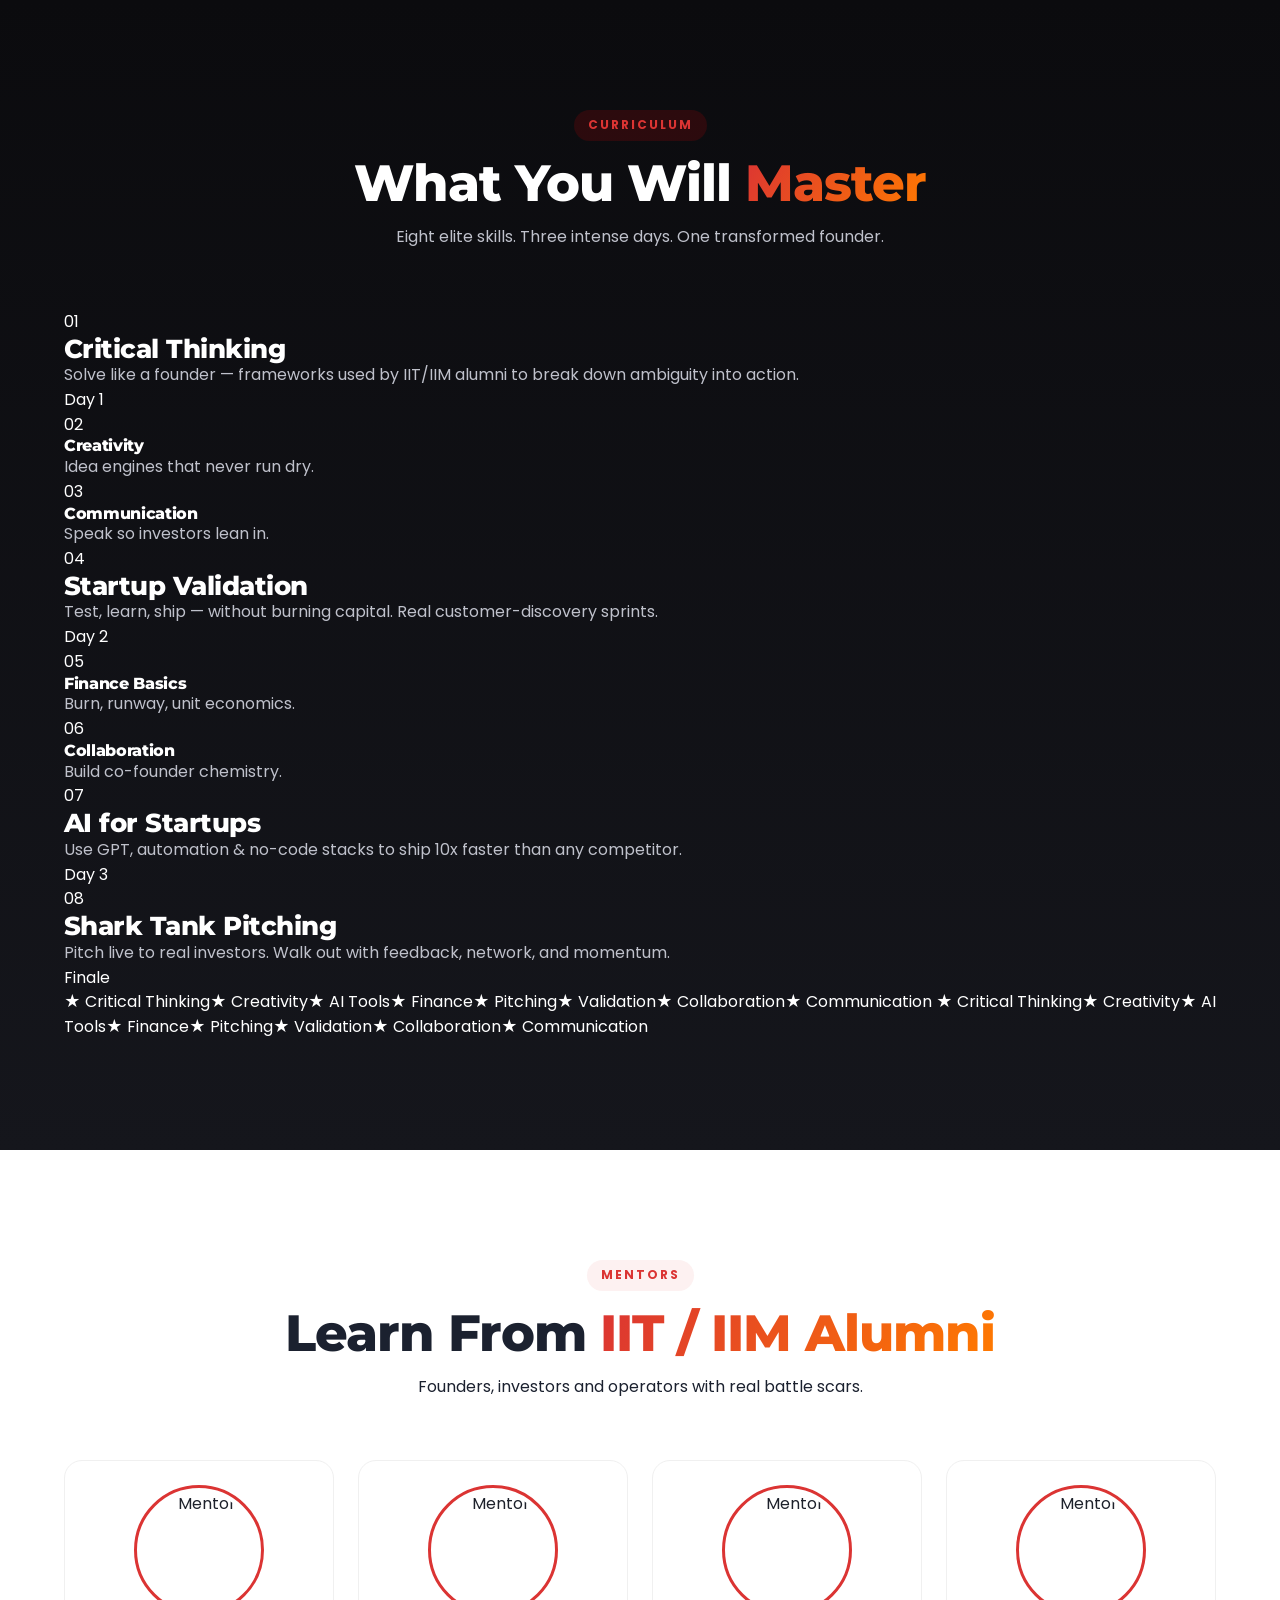
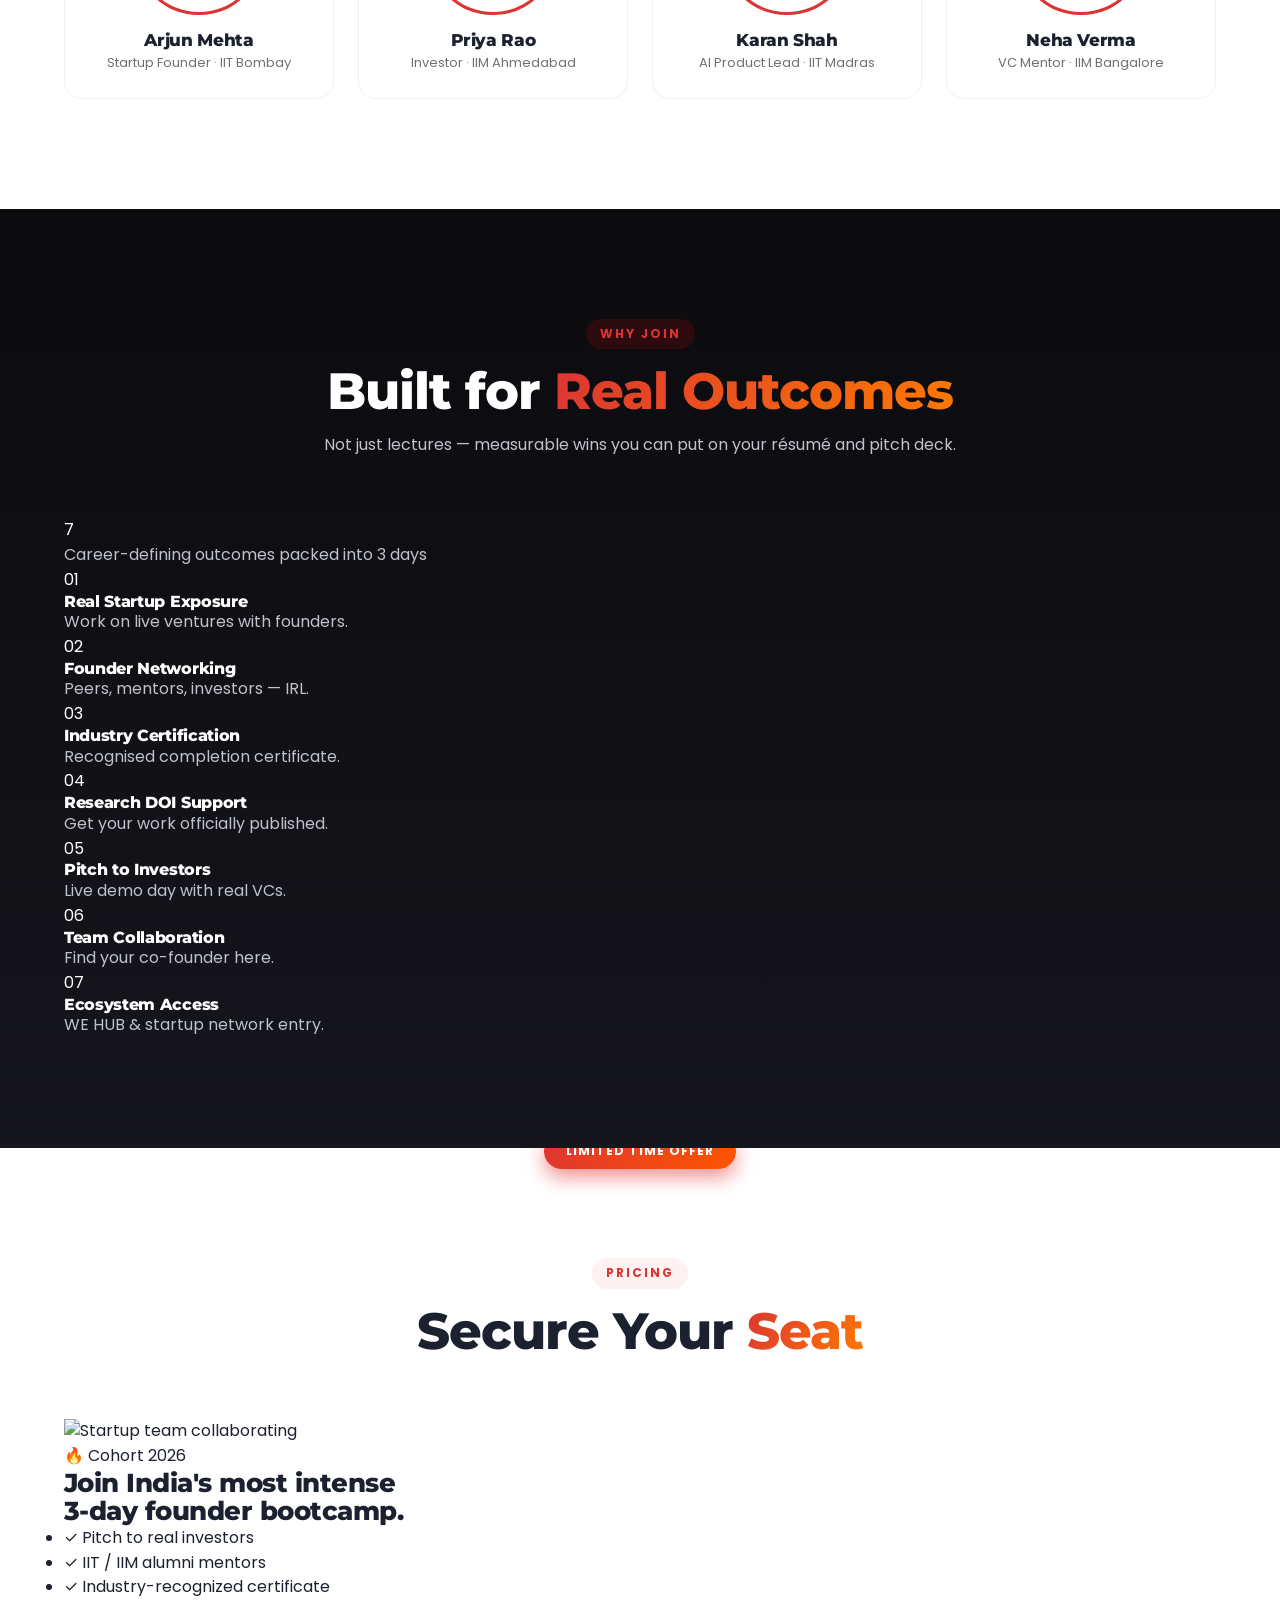
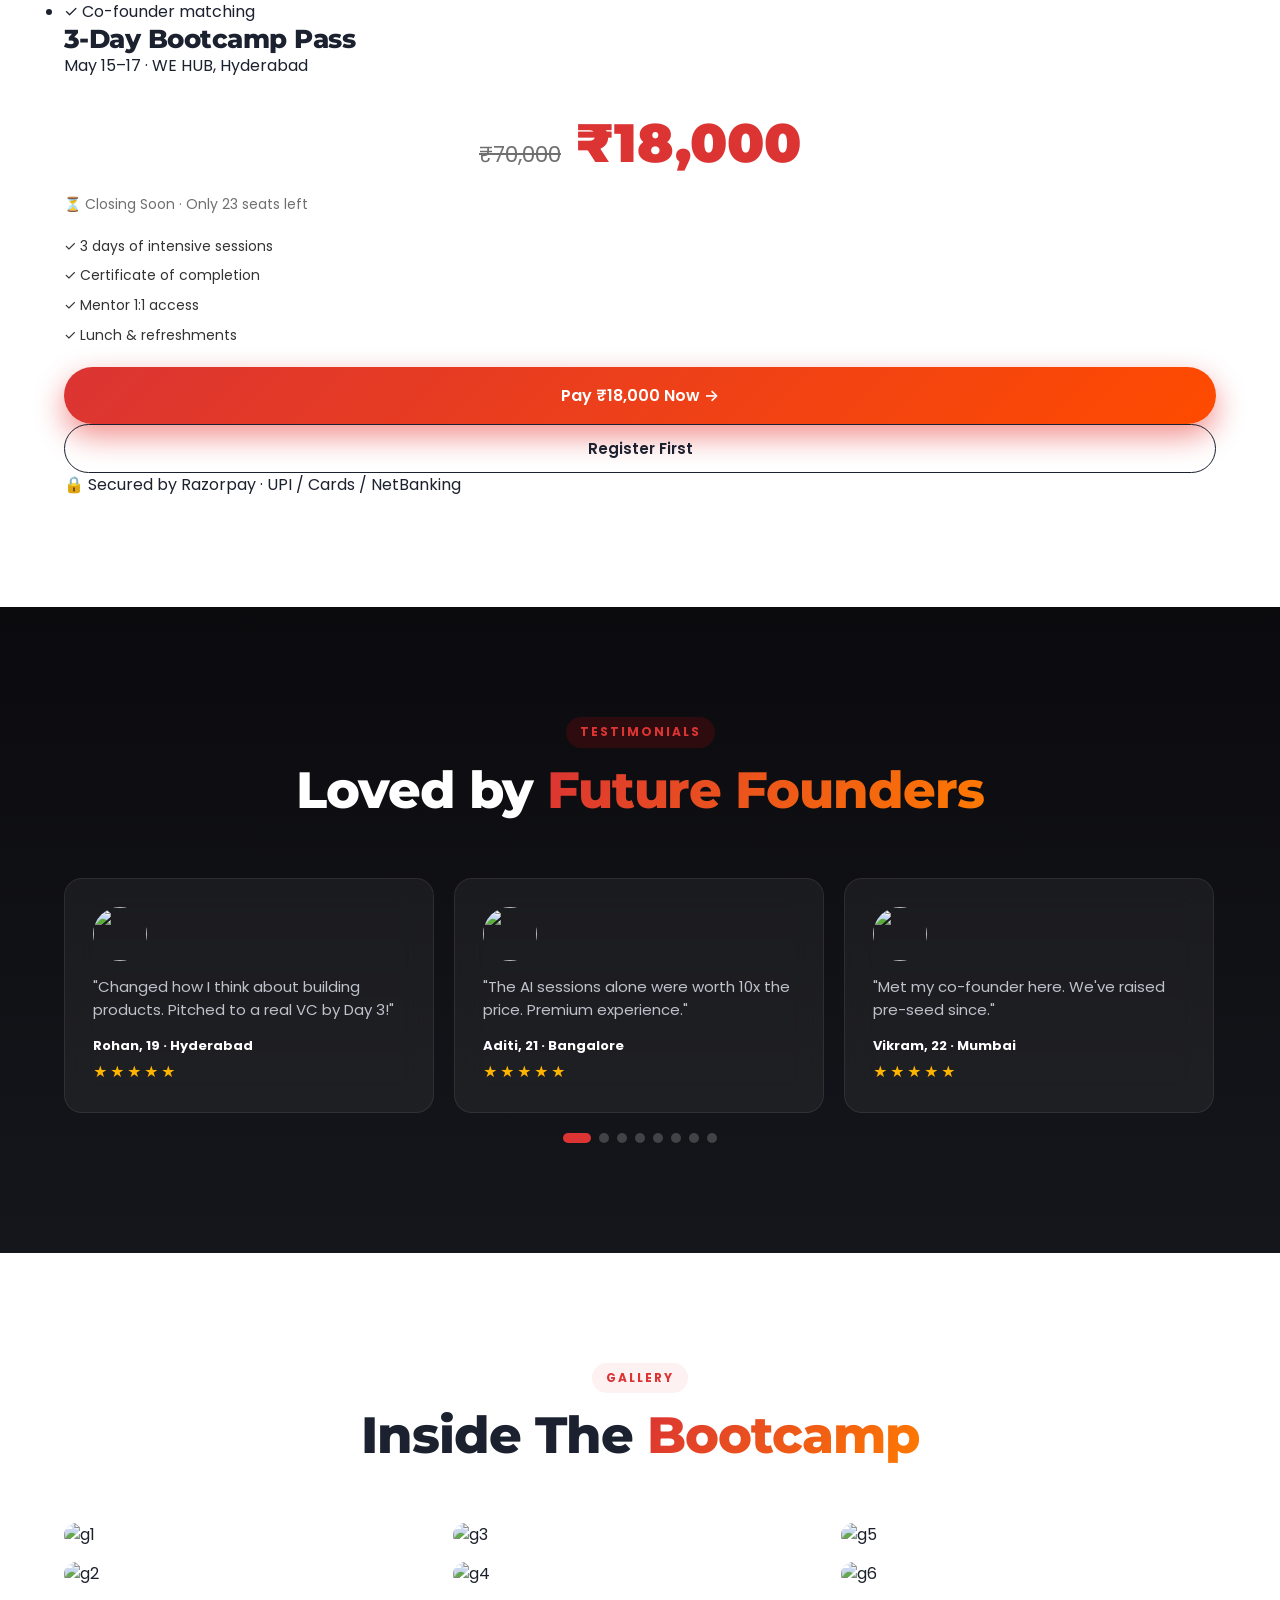
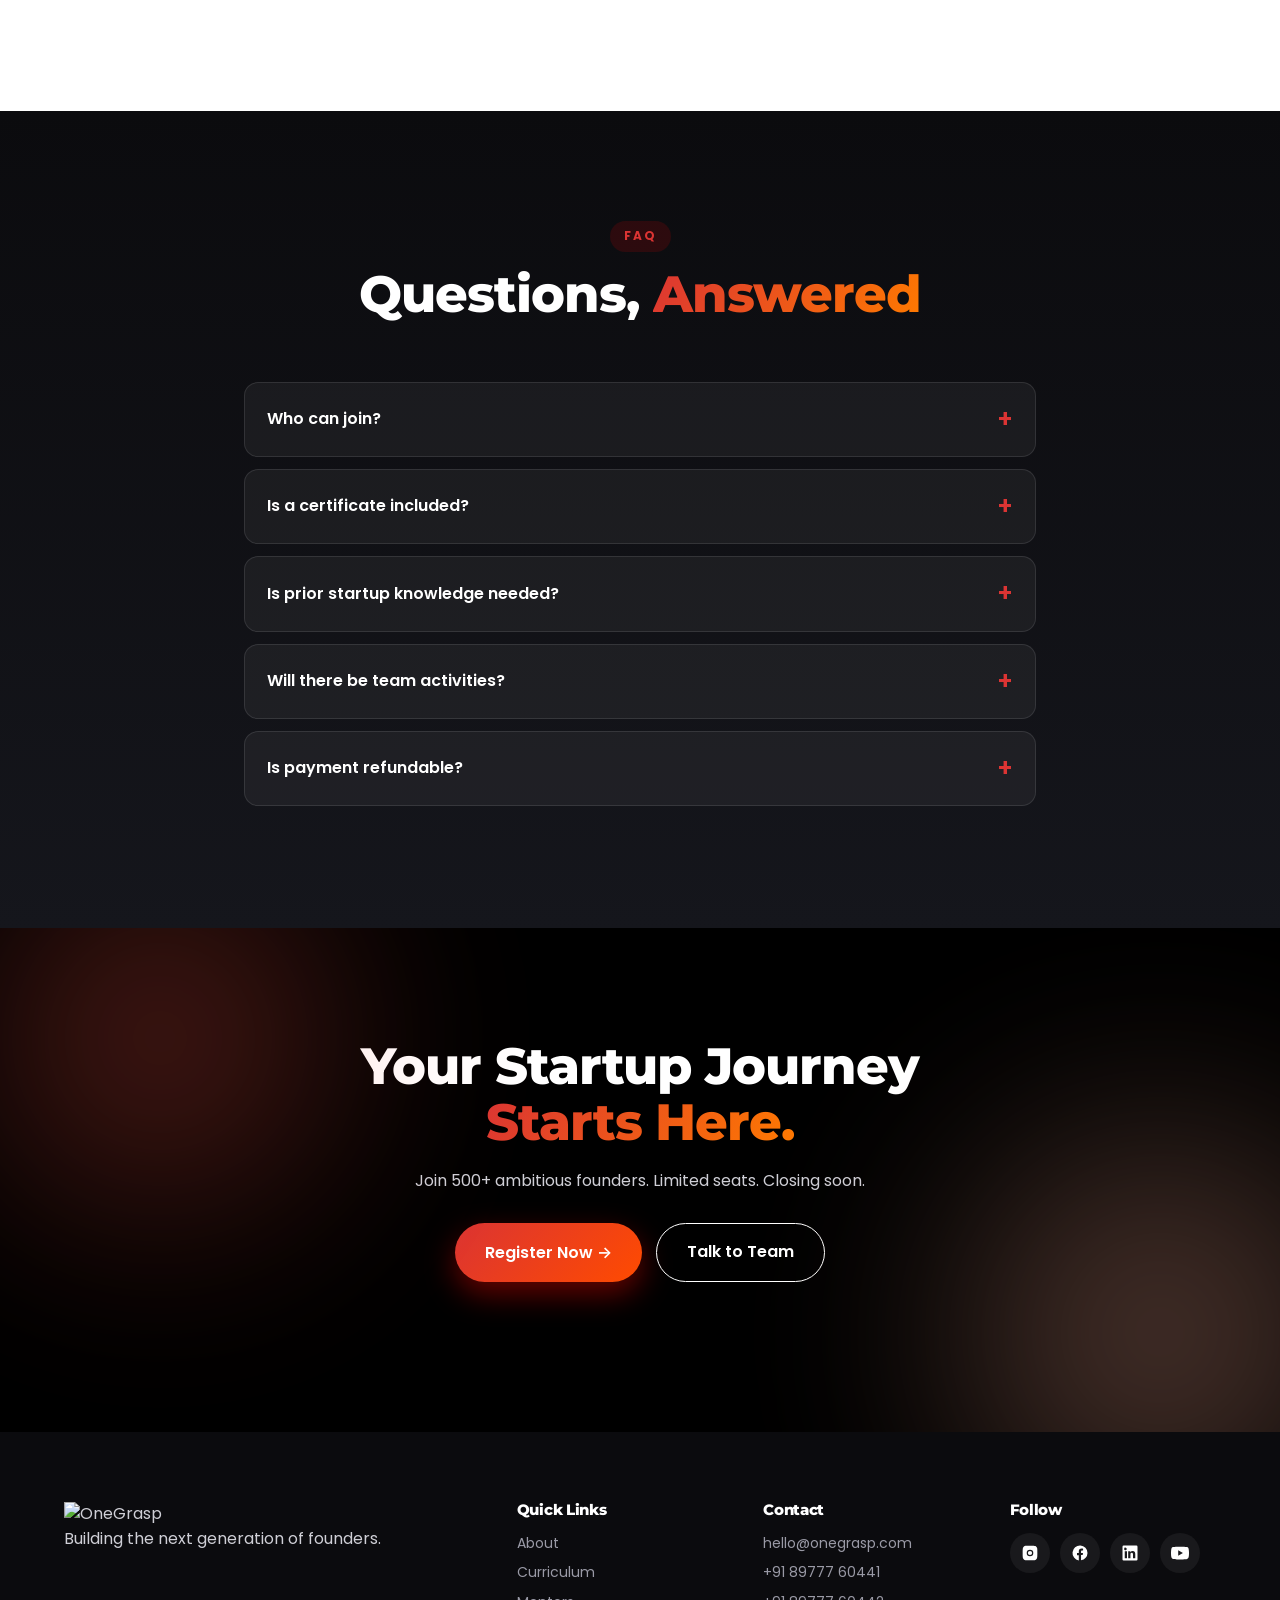
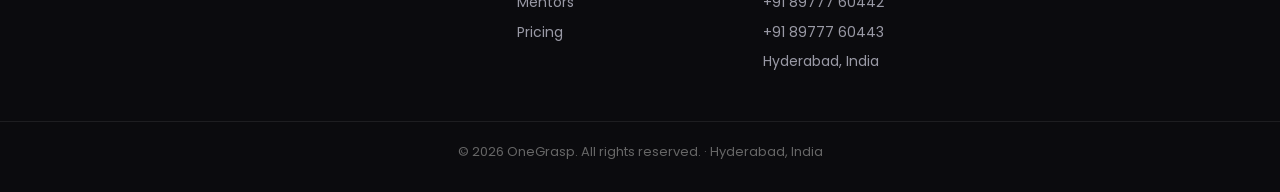
==== commit d67c8666: "Changes Co-authored-by: mahendra-csm <201619921+mahendra-csm@users.noreply.github.com>" ====
--- a/public/onegrasp/index.html
+++ b/public/onegrasp/index.html
@@ -10,7 +10,7 @@
 <meta property="og:description" content="Build Ideas. Lead Tomorrow. May 15-17, WE HUB Hyderabad." />
 <meta property="og:type" content="website" />
 <meta property="og:image" content="https://onegrasp.com/wp-content/uploads/2026/05/WhatsApp-Image-2026-05-06-at-2.22.36-PM.jpeg" />
-<link rel="icon" href="/favicon.ico" />
+<link rel="icon" href="https://onegrasp.com/wp-content/uploads/2025/03/OneGrasp-logo.png" />
 <link rel="preconnect" href="https://fonts.googleapis.com">
 <link rel="preconnect" href="https://fonts.gstatic.com" crossorigin>
 <link href="https://fonts.googleapis.com/css2?family=Poppins:wght@300;400;500;600;700;800;900&family=Montserrat:wght@400;600;700;800;900&family=Inter:wght@400;500;600;700&display=swap" rel="stylesheet">
@@ -30,18 +30,22 @@
 
 <!-- Sticky Top Bar -->
 <div id="sticky-bar">
-  <div class="sb-left"><span class="pulse-dot"></span> Seats Filling Fast — <strong>Only <span id="seats-left">23</span> seats left</strong></div>
-  <div class="sb-mid">Closes in: <span id="countdown">--</span></div>
-  <div class="sb-right">
-    <button class="btn btn-ghost" onclick="openRegister()">Register</button>
-    <button class="btn btn-primary pulse" onclick="payNow()">Pay ₹18,000</button>
+  <div class="sb-inner">
+    <div class="sb-left"><span class="pulse-dot"></span> Seats Filling Fast — <strong>Only <span id="seats-left">23</span> left</strong></div>
+    <div class="sb-mid">⏳ Closes in: <span id="countdown">--</span></div>
+    <div class="sb-right">
+      <button class="btn btn-ghost btn-sm" onclick="openRegister()">Register</button>
+      <button class="btn btn-primary btn-sm pulse" onclick="payNow()">Pay ₹18,000</button>
+    </div>
   </div>
 </div>
 
 <!-- Navbar -->
 <nav id="navbar">
   <div class="nav-inner">
-    <a href="#" class="logo"><span class="logo-mark">OG</span><span class="logo-text">OneGrasp</span></a>
+    <a href="#" class="logo">
+      <img src="https://onegrasp.com/wp-content/uploads/2025/03/OneGrasp-logo.png" alt="OneGrasp" class="logo-img" />
+    </a>
     <ul class="nav-links">
       <li><a href="#about">About</a></li>
       <li><a href="#learn">Learn</a></li>
@@ -114,28 +118,71 @@
   </div>
 </section>
 
-<!-- LEARN -->
+<!-- LEARN — Redesigned: Bento + Hex/Marquee hybrid -->
 <section id="learn" class="section dark">
   <div class="container">
     <div class="section-head reveal">
       <span class="eyebrow">Curriculum</span>
       <h2>What You Will <span class="grad">Master</span></h2>
-    </div>
-    <div class="learn-grid">
-      <div class="learn-card glass reveal"><div class="ic">🧠</div><h4>Critical Thinking</h4></div>
-      <div class="learn-card glass reveal"><div class="ic">💡</div><h4>Creativity</h4></div>
-      <div class="learn-card glass reveal"><div class="ic">🗣️</div><h4>Communication</h4></div>
-      <div class="learn-card glass reveal"><div class="ic">🤝</div><h4>Collaboration</h4></div>
-      <div class="learn-card glass reveal"><div class="ic">💰</div><h4>Finance Basics</h4></div>
-      <div class="learn-card glass reveal"><div class="ic">🚀</div><h4>Startup Validation</h4></div>
-      <div class="learn-card glass reveal"><div class="ic">🤖</div><h4>AI for Startups</h4></div>
-      <div class="learn-card glass reveal"><div class="ic">🦈</div><h4>Shark Tank Pitching</h4></div>
+      <p>Eight elite skills. Three intense days. One transformed founder.</p>
+    </div>
+    <div class="bento reveal">
+      <div class="bento-item bento-lg b-grad">
+        <div class="b-num">01</div>
+        <h3>Critical Thinking</h3>
+        <p>Solve like a founder — frameworks used by IIT/IIM alumni to break down ambiguity into action.</p>
+        <div class="b-tag">Day 1</div>
+      </div>
+      <div class="bento-item">
+        <div class="b-num">02</div>
+        <h4>Creativity</h4>
+        <p>Idea engines that never run dry.</p>
+      </div>
+      <div class="bento-item">
+        <div class="b-num">03</div>
+        <h4>Communication</h4>
+        <p>Speak so investors lean in.</p>
+      </div>
+      <div class="bento-item bento-wide b-dark">
+        <div class="b-num">04</div>
+        <h3>Startup Validation</h3>
+        <p>Test, learn, ship — without burning capital. Real customer-discovery sprints.</p>
+        <div class="b-tag">Day 2</div>
+      </div>
+      <div class="bento-item">
+        <div class="b-num">05</div>
+        <h4>Finance Basics</h4>
+        <p>Burn, runway, unit economics.</p>
+      </div>
+      <div class="bento-item">
+        <div class="b-num">06</div>
+        <h4>Collaboration</h4>
+        <p>Build co-founder chemistry.</p>
+      </div>
+      <div class="bento-item bento-wide b-grad">
+        <div class="b-num">07</div>
+        <h3>AI for Startups</h3>
+        <p>Use GPT, automation & no-code stacks to ship 10x faster than any competitor.</p>
+        <div class="b-tag">Day 3</div>
+      </div>
+      <div class="bento-item bento-lg b-dark">
+        <div class="b-num">08</div>
+        <h3>Shark Tank Pitching</h3>
+        <p>Pitch live to real investors. Walk out with feedback, network, and momentum.</p>
+        <div class="b-tag">Finale</div>
+      </div>
+    </div>
+    <div class="marquee">
+      <div class="marquee-track">
+        <span>★ Critical Thinking</span><span>★ Creativity</span><span>★ AI Tools</span><span>★ Finance</span><span>★ Pitching</span><span>★ Validation</span><span>★ Collaboration</span><span>★ Communication</span>
+        <span>★ Critical Thinking</span><span>★ Creativity</span><span>★ AI Tools</span><span>★ Finance</span><span>★ Pitching</span><span>★ Validation</span><span>★ Collaboration</span><span>★ Communication</span>
+      </div>
     </div>
   </div>
 </section>
 
 <!-- MENTORS -->
-<section id="mentors" class="section">
+<section id="mentors" class="section section-tight">
   <div class="container">
     <div class="section-head reveal">
       <span class="eyebrow">Mentors</span>
@@ -151,30 +198,52 @@
   </div>
 </section>
 
-<!-- WHY JOIN -->
+<!-- WHY JOIN — Redesigned: zigzag timeline + spotlight -->
 <section class="section dark">
   <div class="container">
-    <div class="section-head reveal"><span class="eyebrow">Why Join</span><h2>Built for <span class="grad">Real Outcomes</span></h2></div>
-    <div class="why-row">
-      <div class="why-card glass reveal"><h4>Real Startup Exposure</h4><p>Work on live problems & ventures.</p></div>
-      <div class="why-card glass reveal"><h4>Networking</h4><p>Founders, peers, investors.</p></div>
-      <div class="why-card glass reveal"><h4>Certification</h4><p>Industry-recognized certificate.</p></div>
-      <div class="why-card glass reveal"><h4>Research DOI Support</h4><p>Publish your work officially.</p></div>
-      <div class="why-card glass reveal"><h4>Pitching Opportunities</h4><p>Pitch to real investors.</p></div>
-      <div class="why-card glass reveal"><h4>Team Collaboration</h4><p>Build with co-founders.</p></div>
-      <div class="why-card glass reveal"><h4>Ecosystem Access</h4><p>WE HUB & startup network.</p></div>
-    </div>
-  </div>
-</section>
-
-<!-- PRICING -->
+    <div class="section-head reveal"><span class="eyebrow">Why Join</span><h2>Built for <span class="grad">Real Outcomes</span></h2><p>Not just lectures — measurable wins you can put on your résumé and pitch deck.</p></div>
+    <div class="outcomes">
+      <div class="outcome-spot reveal">
+        <div class="spot-num">7</div>
+        <p>Career-defining outcomes packed into 3 days</p>
+        <div class="spot-pulse"></div>
+      </div>
+      <div class="outcome-list">
+        <div class="oc reveal"><span class="oc-i">01</span><div><h4>Real Startup Exposure</h4><p>Work on live ventures with founders.</p></div></div>
+        <div class="oc reveal"><span class="oc-i">02</span><div><h4>Founder Networking</h4><p>Peers, mentors, investors — IRL.</p></div></div>
+        <div class="oc reveal"><span class="oc-i">03</span><div><h4>Industry Certification</h4><p>Recognised completion certificate.</p></div></div>
+        <div class="oc reveal"><span class="oc-i">04</span><div><h4>Research DOI Support</h4><p>Get your work officially published.</p></div></div>
+        <div class="oc reveal"><span class="oc-i">05</span><div><h4>Pitch to Investors</h4><p>Live demo day with real VCs.</p></div></div>
+        <div class="oc reveal"><span class="oc-i">06</span><div><h4>Team Collaboration</h4><p>Find your co-founder here.</p></div></div>
+        <div class="oc reveal"><span class="oc-i">07</span><div><h4>Ecosystem Access</h4><p>WE HUB & startup network entry.</p></div></div>
+      </div>
+    </div>
+  </div>
+</section>
+
+<!-- PRICING — Split design -->
 <section id="pricing" class="section">
   <div class="container">
     <div class="section-head reveal"><span class="eyebrow">Pricing</span><h2>Secure Your <span class="grad">Seat</span></h2></div>
-    <div class="price-wrap reveal">
-      <div class="price-card">
+    <div class="price-split reveal">
+      <div class="ps-left">
+        <img src="https://images.unsplash.com/photo-1552664730-d307ca884978?w=1600&q=80" alt="Startup team collaborating" />
+        <div class="ps-overlay"></div>
+        <div class="ps-overlay-content">
+          <div class="ps-badge">🔥 Cohort 2026</div>
+          <h3>Join India's most intense<br/>3-day founder bootcamp.</h3>
+          <ul class="ps-list">
+            <li>✓ Pitch to real investors</li>
+            <li>✓ IIT / IIM alumni mentors</li>
+            <li>✓ Industry-recognized certificate</li>
+            <li>✓ Co-founder matching</li>
+          </ul>
+        </div>
+      </div>
+      <div class="ps-right">
         <div class="ribbon">Limited Time Offer</div>
         <h3>3-Day Bootcamp Pass</h3>
+        <p class="ps-sub">May 15–17 · WE HUB, Hyderabad</p>
         <div class="price-row">
           <span class="strike">₹70,000</span>
           <span class="price">₹18,000</span>
@@ -184,11 +253,11 @@
           <li>✓ 3 days of intensive sessions</li>
           <li>✓ Certificate of completion</li>
           <li>✓ Mentor 1:1 access</li>
-          <li>✓ Pitching to real investors</li>
           <li>✓ Lunch & refreshments</li>
         </ul>
-        <button class="btn btn-primary btn-lg pulse w-full" onclick="payNow()">Secure Your Seat →</button>
-        <button class="btn btn-outline w-full" onclick="openRegister()">Register Form</button>
+        <button class="btn btn-primary btn-lg pulse w-full" onclick="payNow()">Pay ₹18,000 Now →</button>
+        <button class="btn btn-outline w-full" onclick="openRegister()">Register First</button>
+        <p class="secure-note">🔒 Secured by Razorpay · UPI / Cards / NetBanking</p>
       </div>
     </div>
   </div>
@@ -203,6 +272,11 @@
         <div class="t-card glass"><img src="https://i.pravatar.cc/100?img=22" alt=""><p>"Changed how I think about building products. Pitched to a real VC by Day 3!"</p><strong>Rohan, 19 · Hyderabad</strong><div class="stars">★★★★★</div></div>
         <div class="t-card glass"><img src="https://i.pravatar.cc/100?img=47" alt=""><p>"The AI sessions alone were worth 10x the price. Premium experience."</p><strong>Aditi, 21 · Bangalore</strong><div class="stars">★★★★★</div></div>
         <div class="t-card glass"><img src="https://i.pravatar.cc/100?img=33" alt=""><p>"Met my co-founder here. We've raised pre-seed since."</p><strong>Vikram, 22 · Mumbai</strong><div class="stars">★★★★★</div></div>
+        <div class="t-card glass"><img src="https://i.pravatar.cc/100?img=5" alt=""><p>"From zero idea to a validated MVP in 72 hours. The mentors were unreal."</p><strong>Sneha, 20 · Pune</strong><div class="stars">★★★★★</div></div>
+        <div class="t-card glass"><img src="https://i.pravatar.cc/100?img=14" alt=""><p>"The Shark Tank pitch session was the best 30 minutes of my college life."</p><strong>Aryan, 18 · Hyderabad</strong><div class="stars">★★★★★</div></div>
+        <div class="t-card glass"><img src="https://i.pravatar.cc/100?img=49" alt=""><p>"OneGrasp gave me clarity I couldn't get from a year of YouTube tutorials."</p><strong>Ishita, 22 · Delhi</strong><div class="stars">★★★★★</div></div>
+        <div class="t-card glass"><img src="https://i.pravatar.cc/100?img=11" alt=""><p>"Finance + AI sessions back-to-back blew my mind. Already shipping my SaaS."</p><strong>Karthik, 23 · Chennai</strong><div class="stars">★★★★★</div></div>
+        <div class="t-card glass"><img src="https://i.pravatar.cc/100?img=44" alt=""><p>"Best investment my parents ever made on my education. Worth every rupee."</p><strong>Meera, 19 · Kolkata</strong><div class="stars">★★★★★</div></div>
       </div>
       <div class="t-dots" id="tDots"></div>
     </div>
@@ -246,7 +320,7 @@
     <p>Join 500+ ambitious founders. Limited seats. Closing soon.</p>
     <div class="hero-cta center">
       <button class="btn btn-primary btn-lg pulse" onclick="openRegister()">Register Now →</button>
-      <a class="btn btn-outline btn-lg" href="https://wa.me/919999999999">Talk to Team</a>
+      <a class="btn btn-outline btn-lg" href="https://wa.me/918977760441">Talk to Team</a>
     </div>
   </div>
 </section>
@@ -255,7 +329,7 @@
 <footer>
   <div class="container foot-grid">
     <div>
-      <div class="logo"><span class="logo-mark">OG</span><span class="logo-text">OneGrasp</span></div>
+      <img src="https://onegrasp.com/wp-content/uploads/2025/03/OneGrasp-logo.png" alt="OneGrasp" class="foot-logo" />
       <p>Building the next generation of founders.</p>
     </div>
     <div>
@@ -265,21 +339,34 @@
     <div>
       <h5>Contact</h5>
       <a href="mailto:hello@onegrasp.com">hello@onegrasp.com</a>
-      <a href="tel:+919999999999">+91 99999 99999</a>
-      <a>WE HUB, Hyderabad</a>
+      <a href="tel:+918977760441">+91 89777 60441</a>
+      <a href="tel:+918977760442">+91 89777 60442</a>
+      <a href="tel:+918977760443">+91 89777 60443</a>
+      <a>Hyderabad, India</a>
     </div>
     <div>
       <h5>Follow</h5>
       <div class="socials">
-        <a aria-label="Instagram">IG</a><a aria-label="LinkedIn">IN</a><a aria-label="YouTube">YT</a><a aria-label="X">X</a>
-      </div>
-    </div>
-  </div>
-  <div class="copy">© 2026 OneGrasp. All rights reserved.</div>
+        <a href="https://www.instagram.com/onegrasp/" target="_blank" rel="noopener" aria-label="Instagram">
+          <svg viewBox="0 0 24 24" width="18" height="18" fill="currentColor"><path d="M12 2.2c3.2 0 3.6 0 4.8.1 1.2.1 1.8.3 2.2.4.6.2 1 .5 1.4.9.4.4.7.9.9 1.4.2.4.4 1 .4 2.2.1 1.2.1 1.6.1 4.8s0 3.6-.1 4.8c-.1 1.2-.3 1.8-.4 2.2-.2.6-.5 1-.9 1.4-.4.4-.9.7-1.4.9-.4.2-1 .4-2.2.4-1.2.1-1.6.1-4.8.1s-3.6 0-4.8-.1c-1.2-.1-1.8-.3-2.2-.4-.6-.2-1-.5-1.4-.9-.4-.4-.7-.9-.9-1.4-.2-.4-.4-1-.4-2.2C2.2 15.6 2.2 15.2 2.2 12s0-3.6.1-4.8c.1-1.2.3-1.8.4-2.2.2-.6.5-1 .9-1.4.4-.4.9-.7 1.4-.9.4-.2 1-.4 2.2-.4C8.4 2.2 8.8 2.2 12 2.2zm0 5.4a4.4 4.4 0 100 8.8 4.4 4.4 0 000-8.8zm0 7.2a2.8 2.8 0 110-5.6 2.8 2.8 0 010 5.6zm5.6-7.4a1 1 0 11-2 0 1 1 0 012 0z"/></svg>
+        </a>
+        <a href="https://www.facebook.com/onegrasp/" target="_blank" rel="noopener" aria-label="Facebook">
+          <svg viewBox="0 0 24 24" width="18" height="18" fill="currentColor"><path d="M22 12a10 10 0 10-11.6 9.9v-7H8v-2.9h2.4V9.8c0-2.4 1.4-3.7 3.6-3.7 1 0 2.1.2 2.1.2v2.3h-1.2c-1.2 0-1.5.7-1.5 1.5v1.8H16l-.4 2.9h-2.2v7A10 10 0 0022 12z"/></svg>
+        </a>
+        <a href="https://www.linkedin.com/company/onegrasp/" target="_blank" rel="noopener" aria-label="LinkedIn">
+          <svg viewBox="0 0 24 24" width="18" height="18" fill="currentColor"><path d="M20.5 2h-17A1.5 1.5 0 002 3.5v17A1.5 1.5 0 003.5 22h17a1.5 1.5 0 001.5-1.5v-17A1.5 1.5 0 0020.5 2zM8 19H5V9.5h3V19zM6.5 8.2A1.7 1.7 0 116.5 5a1.7 1.7 0 010 3.2zM19 19h-3v-4.7c0-1.1 0-2.6-1.6-2.6S12.6 13 12.6 14.2V19h-3V9.5h2.9V11h.04a3.2 3.2 0 012.9-1.6c3.1 0 3.6 2 3.6 4.7V19z"/></svg>
+        </a>
+        <a href="https://www.youtube.com/@OneGrasp" target="_blank" rel="noopener" aria-label="YouTube">
+          <svg viewBox="0 0 24 24" width="18" height="18" fill="currentColor"><path d="M23.5 6.2a3 3 0 00-2.1-2.1C19.5 3.5 12 3.5 12 3.5s-7.5 0-9.4.6A3 3 0 00.5 6.2 31 31 0 000 12a31 31 0 00.5 5.8 3 3 0 002.1 2.1c1.9.6 9.4.6 9.4.6s7.5 0 9.4-.6a3 3 0 002.1-2.1A31 31 0 0024 12a31 31 0 00-.5-5.8zM9.6 15.6V8.4l6.3 3.6-6.3 3.6z"/></svg>
+        </a>
+      </div>
+    </div>
+  </div>
+  <div class="copy">© 2026 OneGrasp. All rights reserved. · Hyderabad, India</div>
 </footer>
 
 <!-- WhatsApp float -->
-<a id="whatsapp-float" href="https://wa.me/919999999999" aria-label="WhatsApp" target="_blank">
+<a id="whatsapp-float" href="https://wa.me/918977760441" aria-label="WhatsApp" target="_blank">
   <svg viewBox="0 0 24 24" width="28" height="28" fill="white"><path d="M20.52 3.48A11.88 11.88 0 0 0 12.05 0C5.5 0 .2 5.3.2 11.84c0 2.09.55 4.12 1.6 5.92L0 24l6.4-1.68a11.86 11.86 0 0 0 5.65 1.44h.01c6.55 0 11.85-5.3 11.85-11.84 0-3.16-1.23-6.13-3.39-8.44zM12.06 21.5h-.01a9.7 9.7 0 0 1-4.95-1.36l-.36-.21-3.8 1 1.02-3.7-.23-.38a9.66 9.66 0 0 1-1.5-5.16c0-5.36 4.36-9.72 9.72-9.72 2.6 0 5.04 1.01 6.87 2.85a9.65 9.65 0 0 1 2.85 6.87c0 5.36-4.36 9.72-9.61 9.72z"/></svg>
 </a>
 
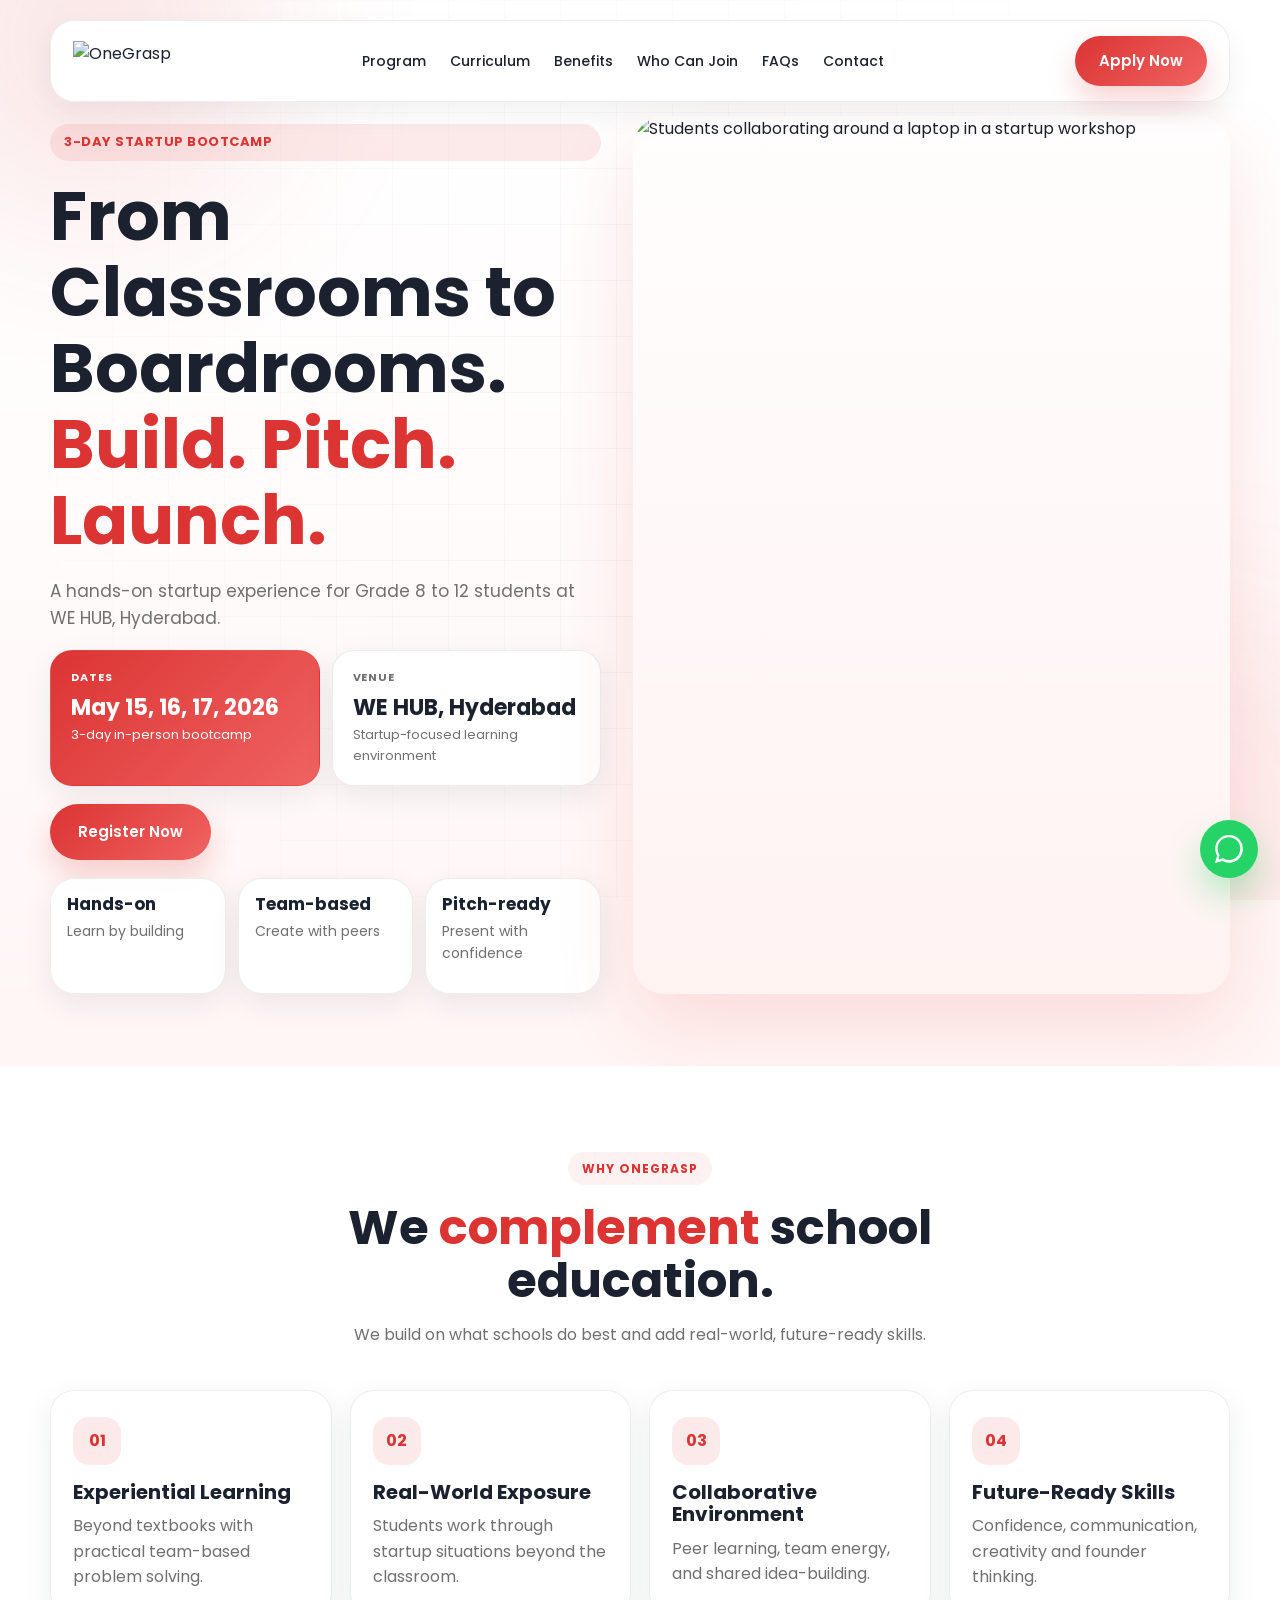
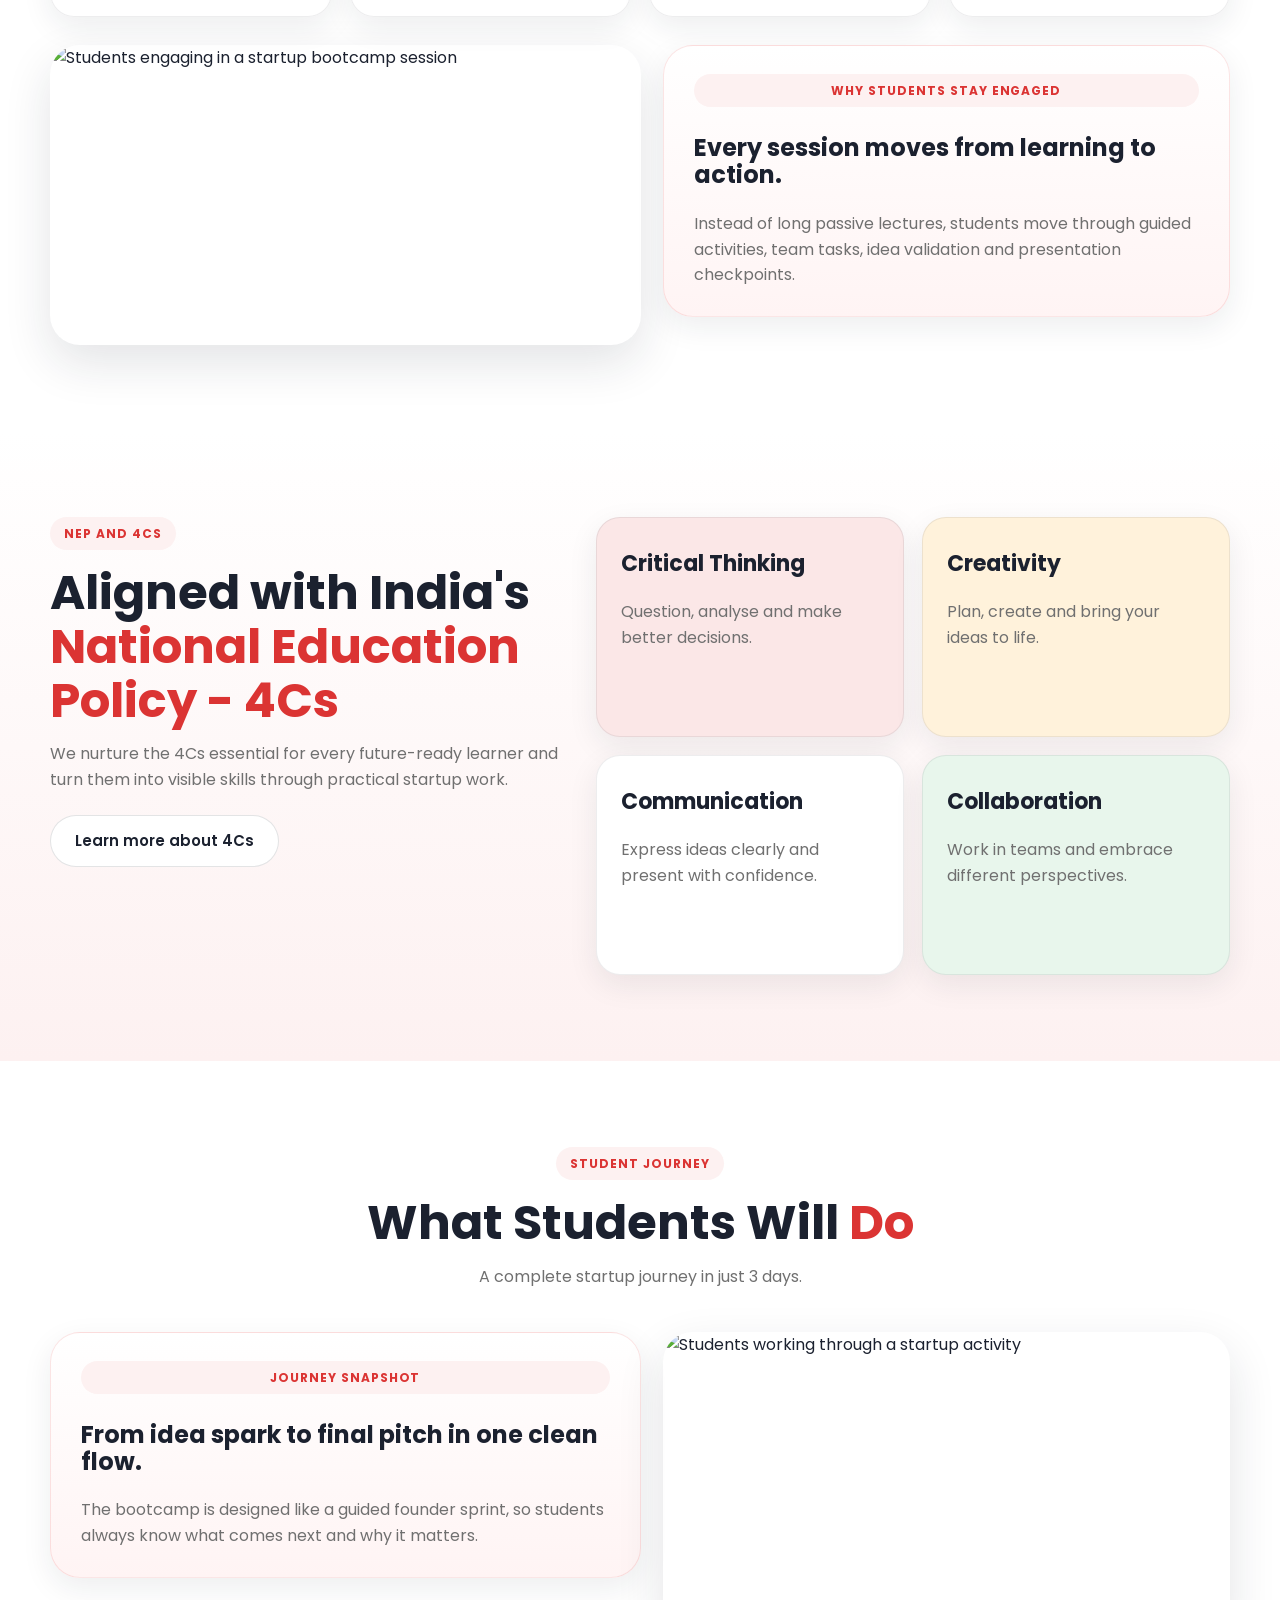
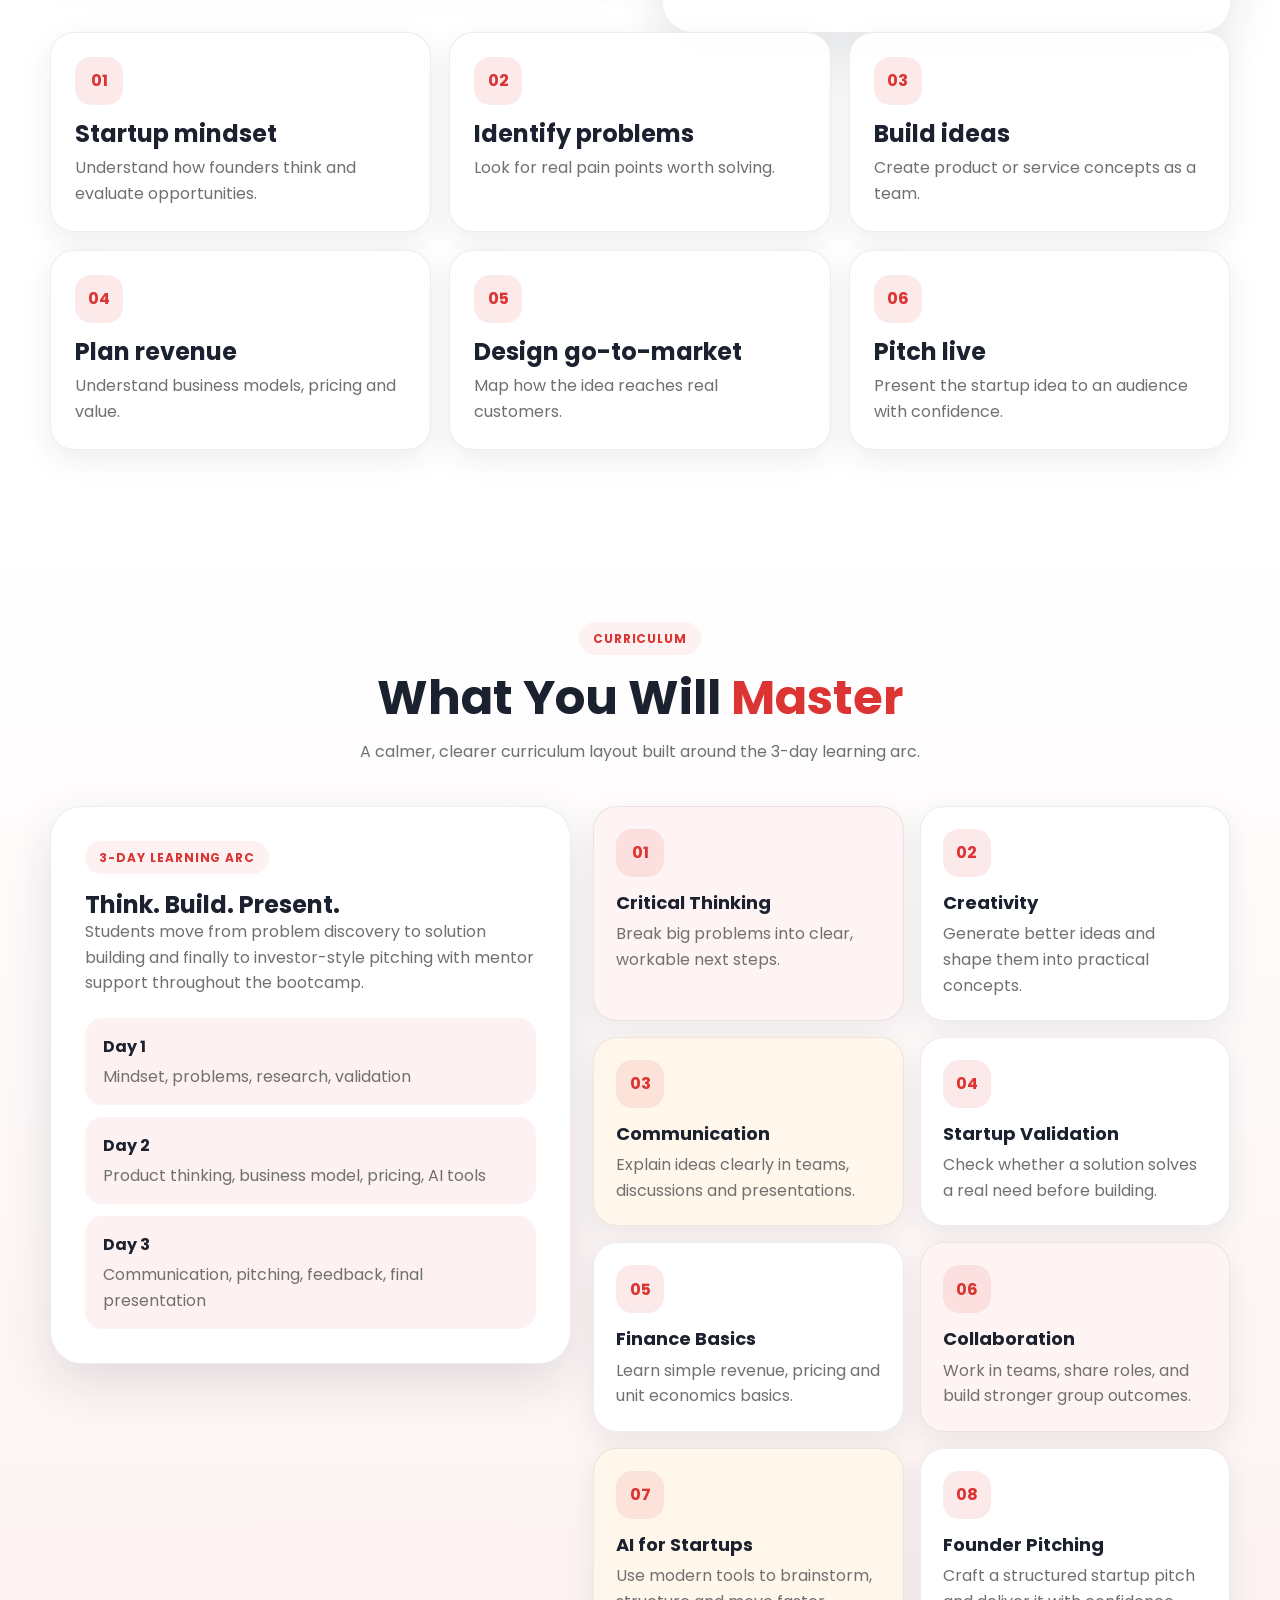
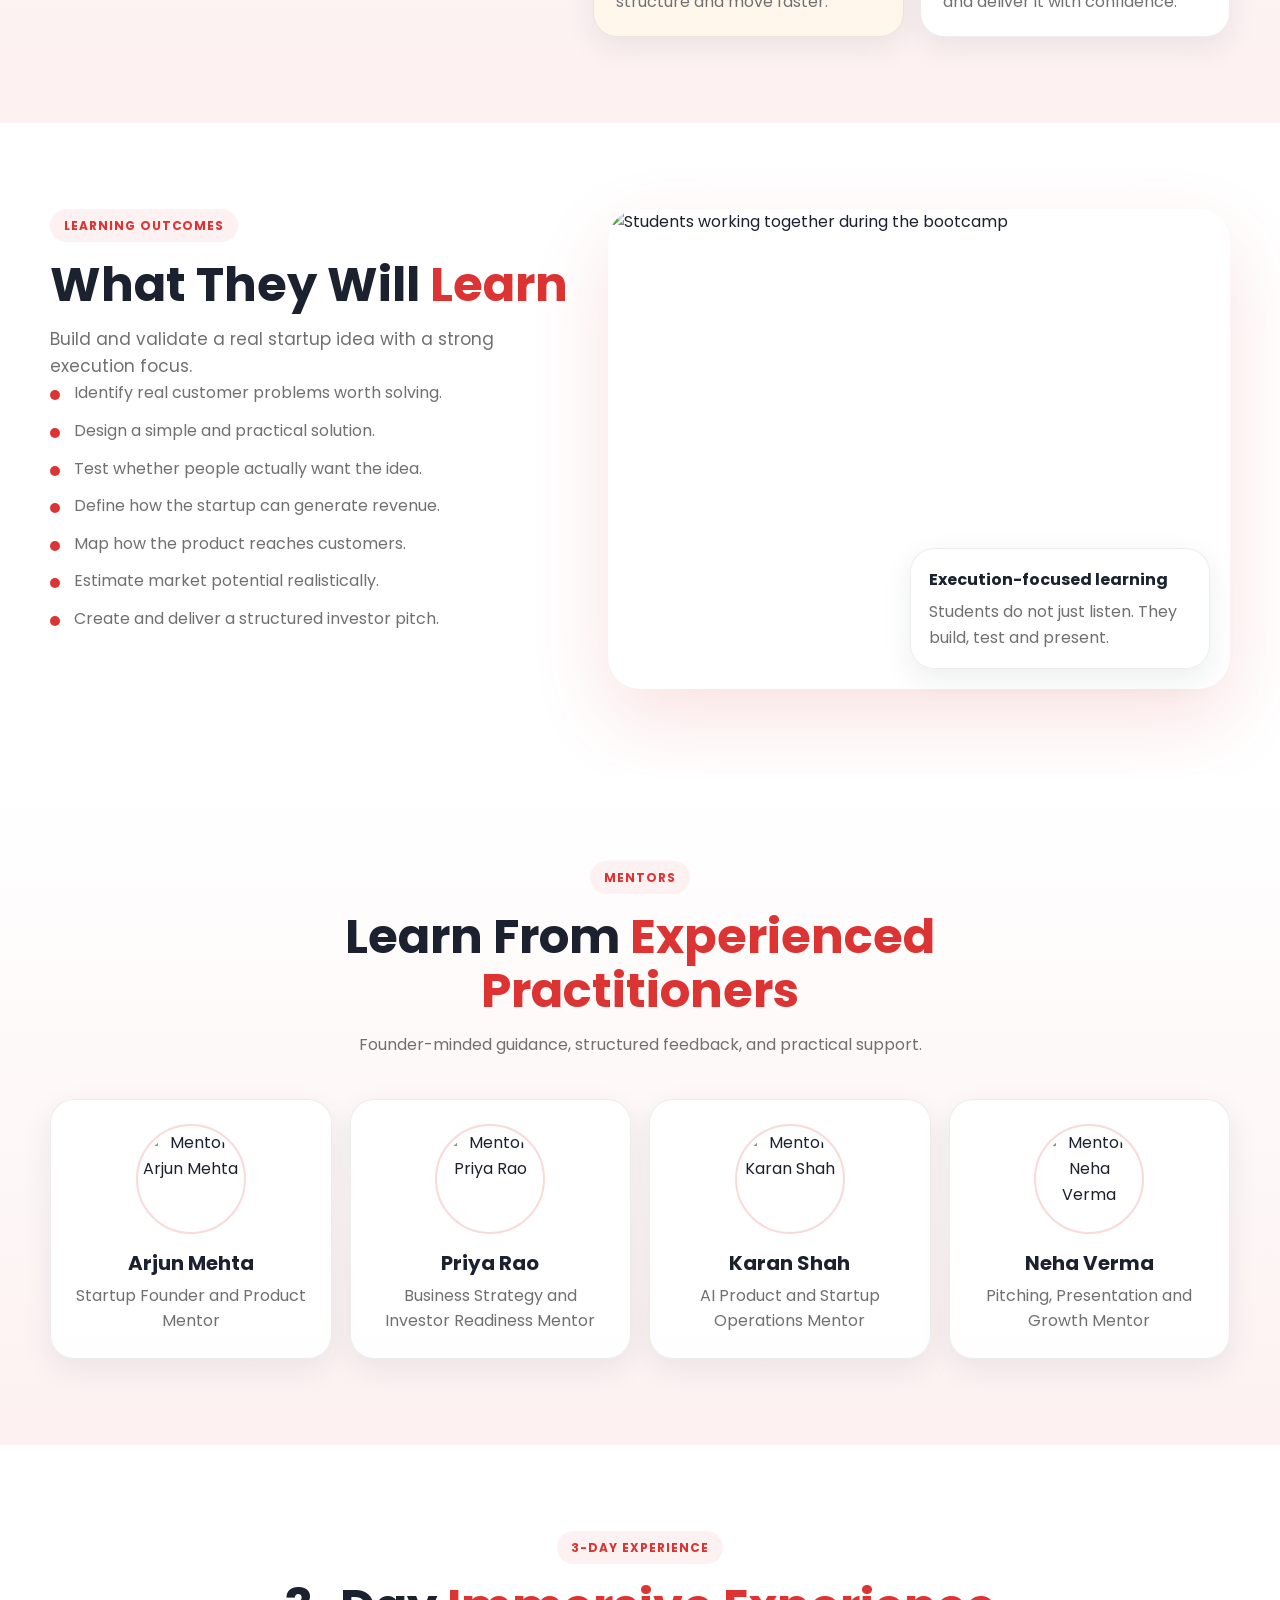
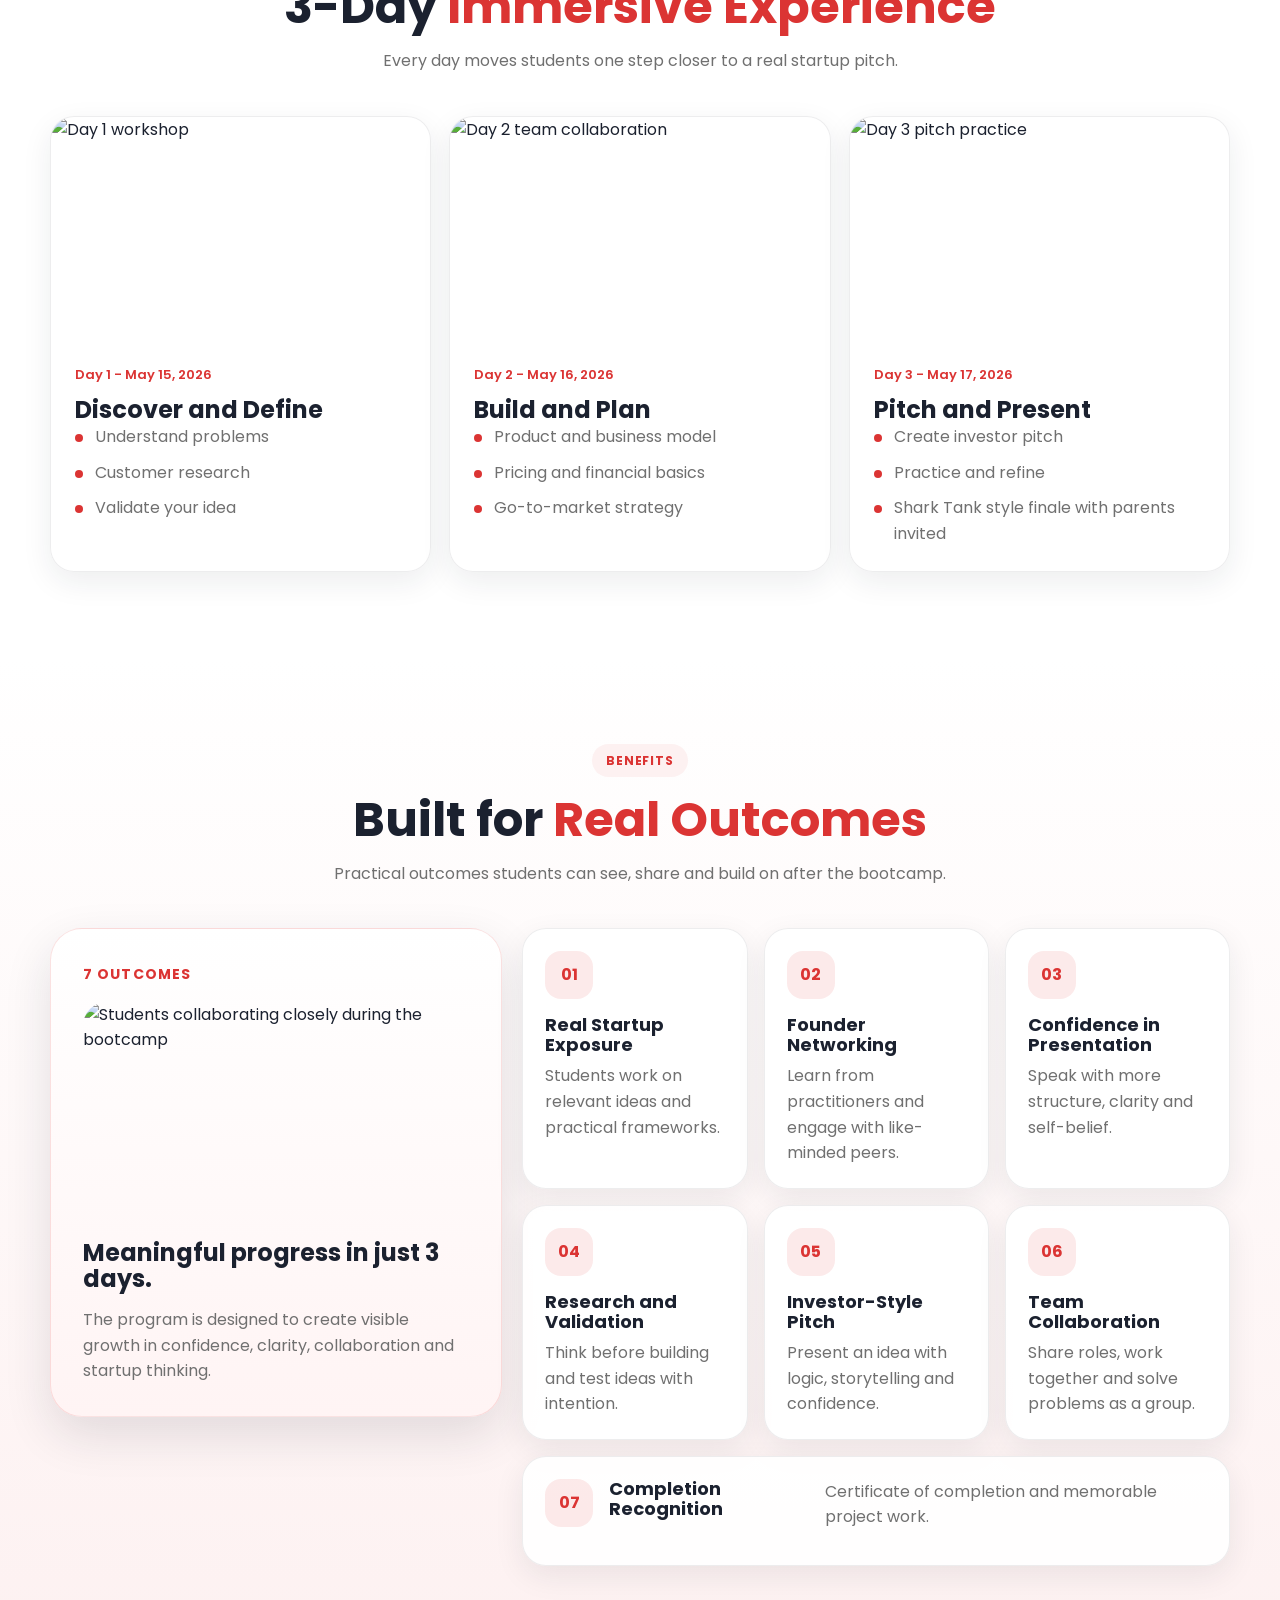
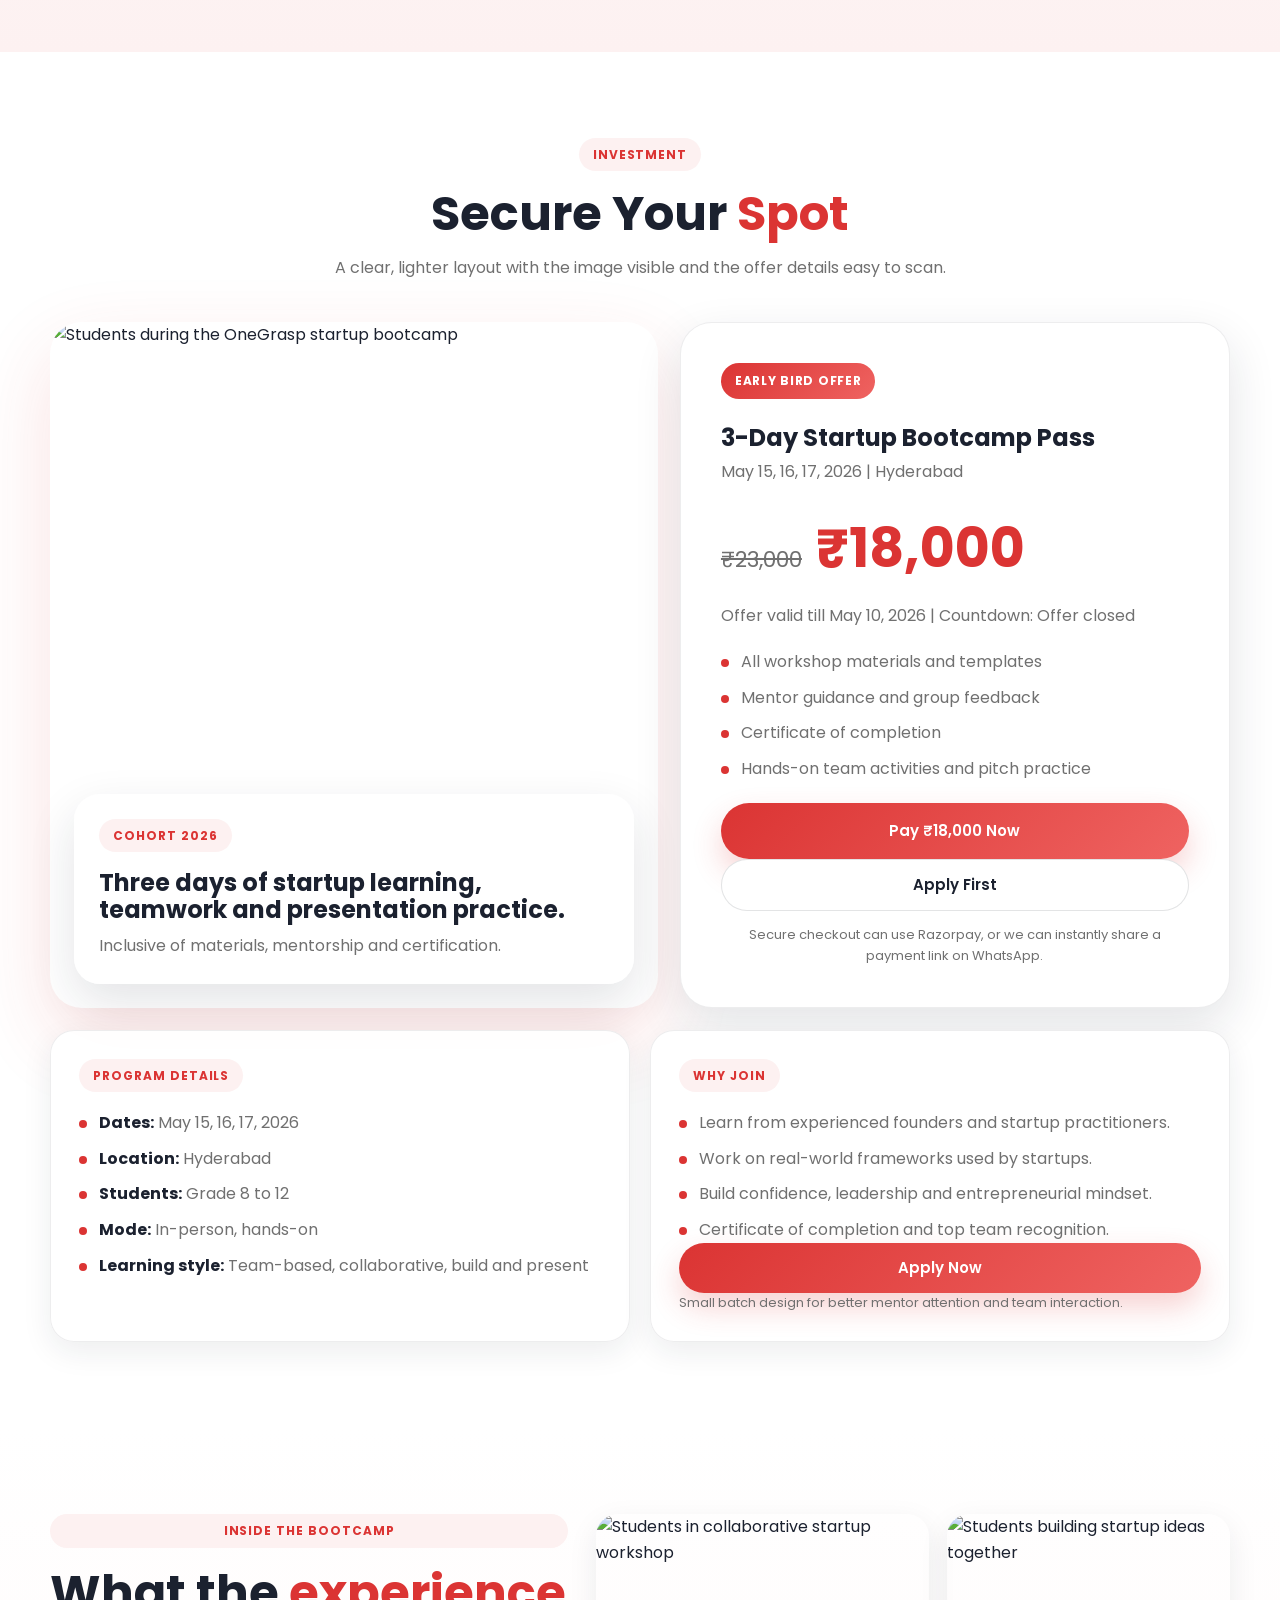
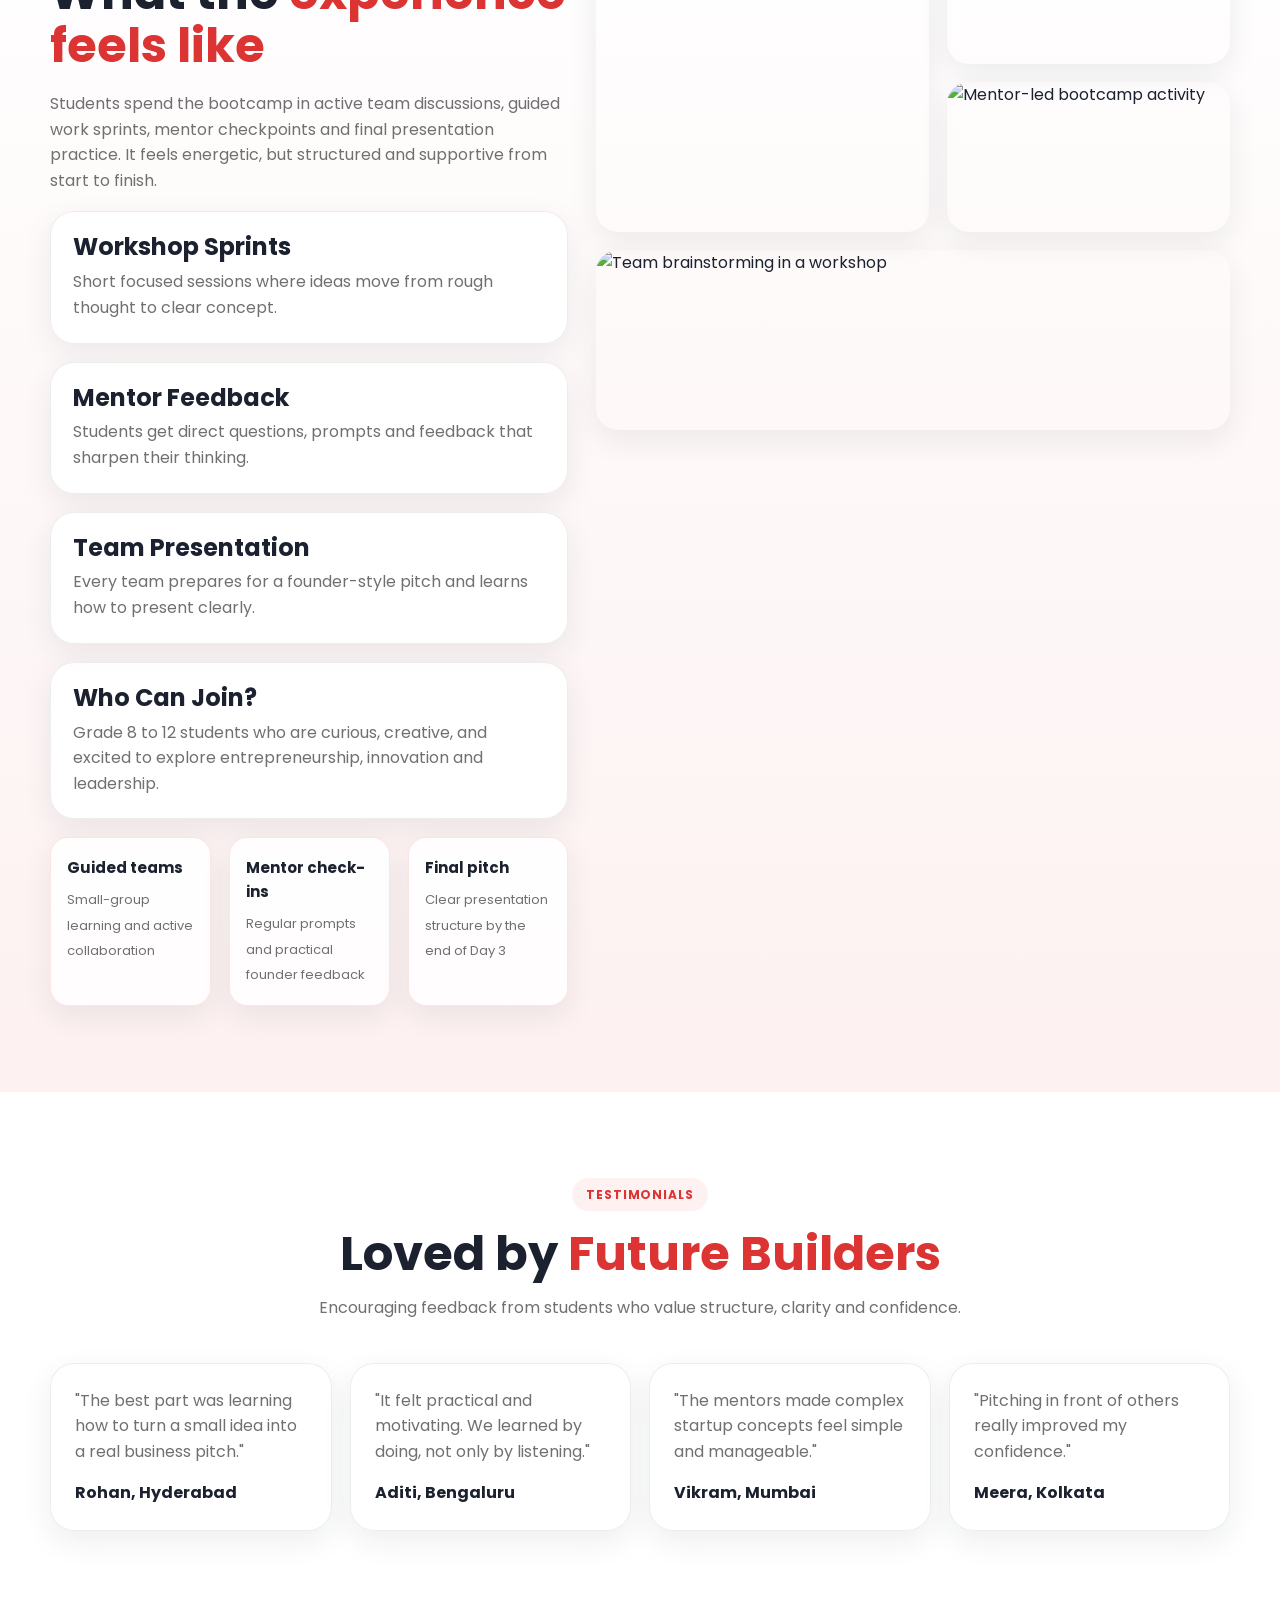
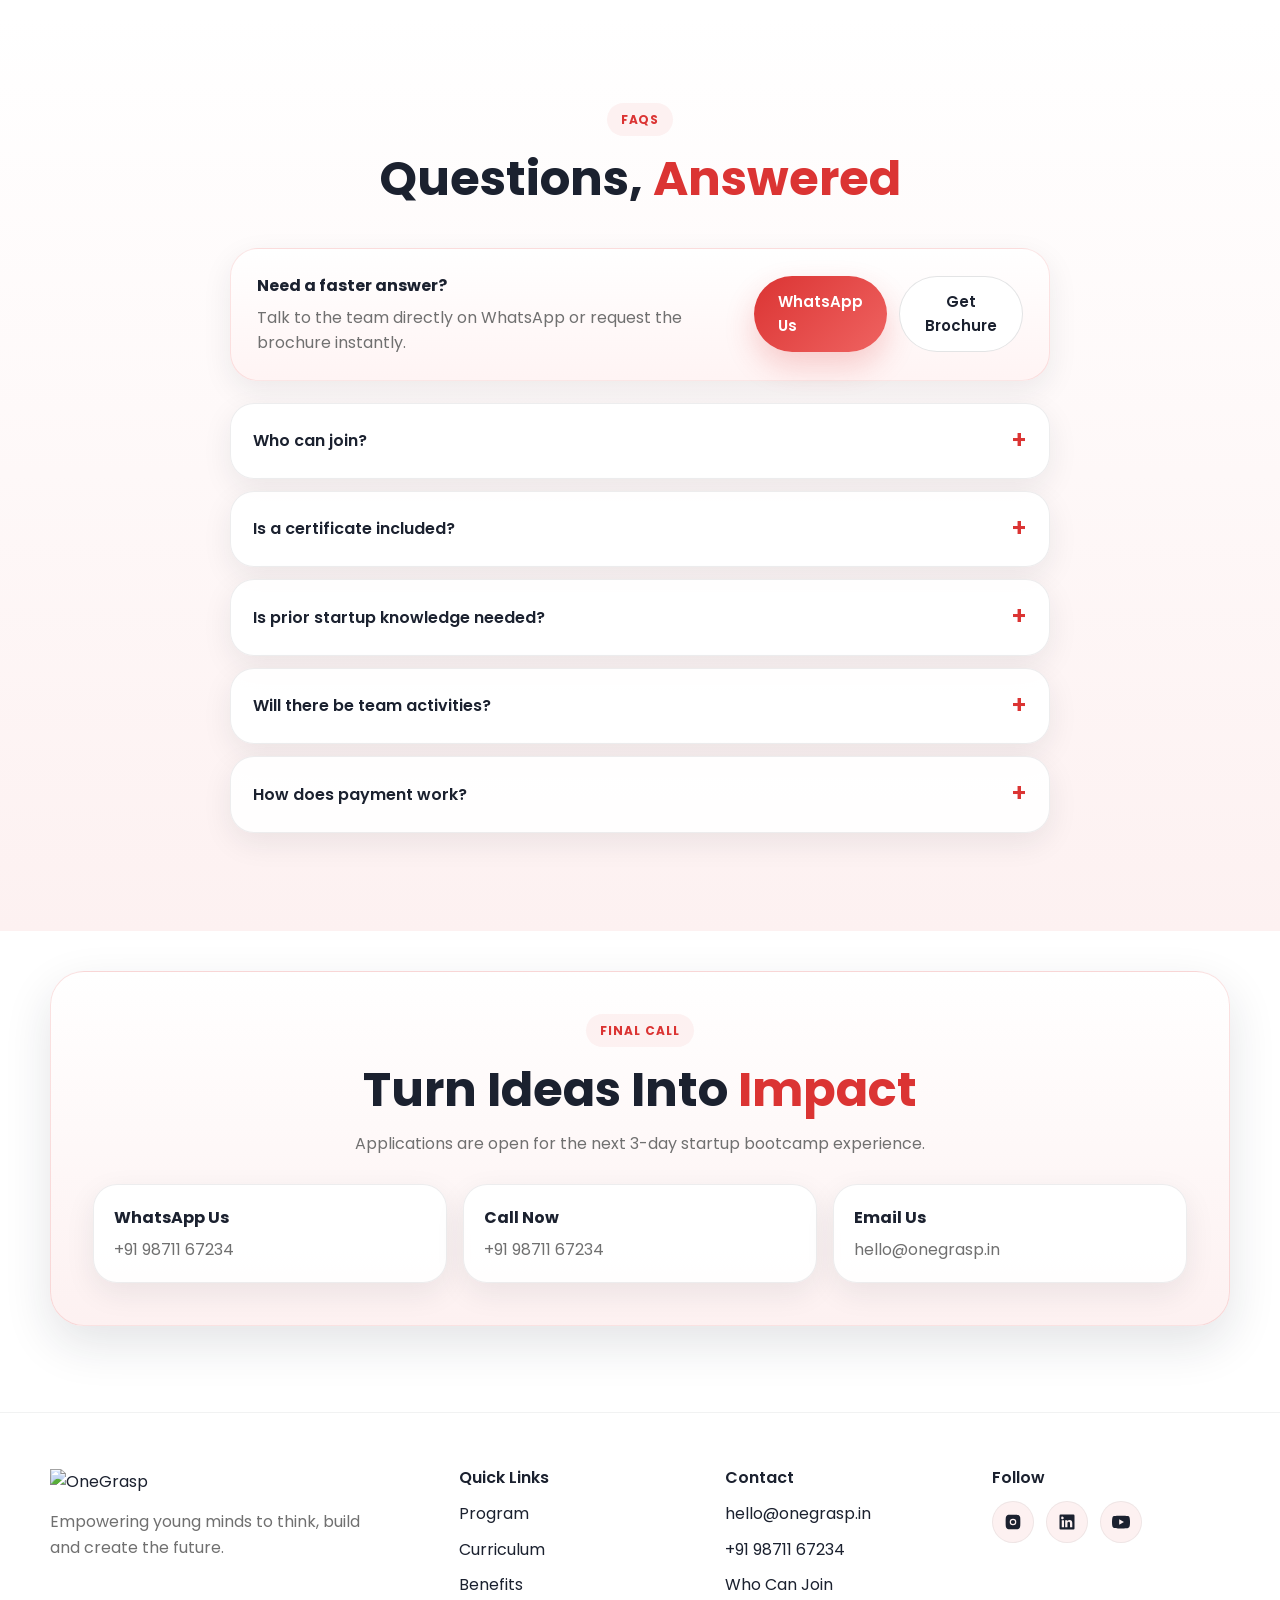
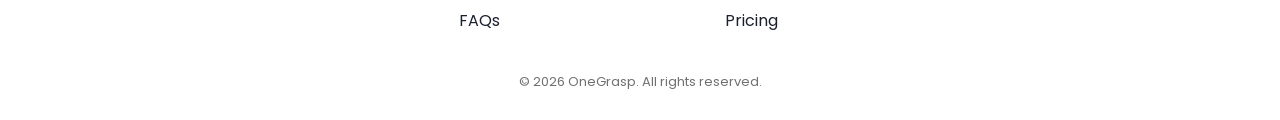
==== commit e242d5b7: "Update OneGrasp bootcamp landing page" ====
--- a/public/onegrasp/index.html
+++ b/public/onegrasp/index.html
@@ -3,355 +3,803 @@
 <head>
 <meta charset="UTF-8" />
 <meta name="viewport" content="width=device-width, initial-scale=1.0" />
-<title>OneGrasp Startup Bootcamp | Learn from IIT/IIM Alumni</title>
-<meta name="description" content="OneGrasp 3-Day Startup Bootcamp — May 15-17, WE HUB Hyderabad. Learn entrepreneurship, AI tools, pitching from IIT/IIM alumni. Limited seats. Register now." />
-<meta name="keywords" content="OneGrasp, Startup Bootcamp, Entrepreneurship, IIT IIM, Hyderabad, WE HUB, AI for startups" />
-<meta property="og:title" content="OneGrasp 3-Day Startup Bootcamp" />
-<meta property="og:description" content="Build Ideas. Lead Tomorrow. May 15-17, WE HUB Hyderabad." />
+<title>OneGrasp Startup Bootcamp | Build. Pitch. Launch.</title>
+<meta
+  name="description"
+  content="OneGrasp Startup Bootcamp for Grade 8 to 12 students in Hyderabad. Build ideas, learn startup skills, and pitch with confidence in a 3-day immersive experience."
+/>
+<meta
+  name="keywords"
+  content="OneGrasp, Startup Bootcamp, Students, Entrepreneurship, Hyderabad, Pitching, Startup Curriculum"
+/>
+<meta property="og:title" content="OneGrasp Startup Bootcamp" />
+<meta
+  property="og:description"
+  content="From Classrooms to Boardrooms. Build. Pitch. Launch."
+/>
 <meta property="og:type" content="website" />
-<meta property="og:image" content="https://onegrasp.com/wp-content/uploads/2026/05/WhatsApp-Image-2026-05-06-at-2.22.36-PM.jpeg" />
+<meta
+  property="og:image"
+  content="https://onegrasp.com/wp-content/uploads/2026/05/WhatsApp-Image-2026-05-06-at-2.22.36-PM.jpeg"
+/>
 <link rel="icon" href="https://onegrasp.com/wp-content/uploads/2025/03/OneGrasp-logo.png" />
-<link rel="preconnect" href="https://fonts.googleapis.com">
-<link rel="preconnect" href="https://fonts.gstatic.com" crossorigin>
-<link href="https://fonts.googleapis.com/css2?family=Poppins:wght@300;400;500;600;700;800;900&family=Montserrat:wght@400;600;700;800;900&family=Inter:wght@400;500;600;700&display=swap" rel="stylesheet">
+<link rel="preconnect" href="https://fonts.googleapis.com" />
+<link rel="preconnect" href="https://fonts.gstatic.com" crossorigin />
+<link
+  href="https://fonts.googleapis.com/css2?family=Poppins:wght@400;500;600;700;800&display=swap"
+  rel="stylesheet"
+/>
 <link rel="stylesheet" href="style.css" />
 <script src="https://checkout.razorpay.com/v1/checkout.js" defer></script>
 </head>
 <body>
 
-<!-- Preloader -->
-<div id="preloader"><div class="loader-ring"></div><div class="loader-text">OneGrasp</div></div>
-
-<!-- Scroll progress -->
+<div id="preloader">
+  <div class="loader-ring"></div>
+  <div class="loader-text">OneGrasp</div>
+</div>
+
 <div id="scroll-progress"></div>
 
-<!-- Cursor glow -->
-<div id="cursor-glow"></div>
-
-<!-- Sticky Top Bar -->
-<div id="sticky-bar">
-  <div class="sb-inner">
-    <div class="sb-left"><span class="pulse-dot"></span> Seats Filling Fast — <strong>Only <span id="seats-left">23</span> left</strong></div>
-    <div class="sb-mid">⏳ Closes in: <span id="countdown">--</span></div>
-    <div class="sb-right">
-      <button class="btn btn-ghost btn-sm" onclick="openRegister()">Register</button>
-      <button class="btn btn-primary btn-sm pulse" onclick="payNow()">Pay ₹18,000</button>
-    </div>
-  </div>
-</div>
-
-<!-- Navbar -->
 <nav id="navbar">
   <div class="nav-inner">
-    <a href="#" class="logo">
-      <img src="https://onegrasp.com/wp-content/uploads/2025/03/OneGrasp-logo.png" alt="OneGrasp" class="logo-img" />
+    <a href="#hero" class="logo" aria-label="OneGrasp Home">
+      <img
+        src="https://onegrasp.com/wp-content/uploads/2025/03/OneGrasp-logo.png"
+        alt="OneGrasp"
+        class="logo-img"
+      />
     </a>
     <ul class="nav-links">
-      <li><a href="#about">About</a></li>
-      <li><a href="#learn">Learn</a></li>
-      <li><a href="#mentors">Mentors</a></li>
-      <li><a href="#pricing">Pricing</a></li>
-      <li><a href="#faq">FAQ</a></li>
+      <li><a href="#program">Program</a></li>
+      <li><a href="#curriculum">Curriculum</a></li>
+      <li><a href="#benefits">Benefits</a></li>
+      <li><a href="#join">Who Can Join</a></li>
+      <li><a href="#faq">FAQs</a></li>
+      <li><a href="#contact">Contact</a></li>
     </ul>
-    <button class="btn btn-primary" onclick="openRegister()">Register Now</button>
+    <button class="btn btn-primary nav-cta" onclick="openRegister()">Apply Now</button>
   </div>
 </nav>
 
-<!-- HERO -->
 <header id="hero">
   <div class="hero-bg">
     <div class="blob blob-1"></div>
     <div class="blob blob-2"></div>
     <div class="grid-overlay"></div>
-    <div id="particles"></div>
   </div>
   <div class="hero-grid container">
-    <div class="hero-left reveal">
-      <div class="badge"><span>★</span> IIT / IIM Alumni Mentors</div>
-      <h1>3-Day Startup<br/><span class="grad">Bootcamp</span></h1>
-      <p class="tagline">Build Ideas. Lead Tomorrow.</p>
-      <div class="hero-meta">
-        <div class="meta-item"><span class="meta-label">Date</span><span class="meta-value">May 15, 16, 17</span></div>
-        <div class="meta-item"><span class="meta-label">Venue</span><span class="meta-value">WE HUB, Hyderabad</span></div>
+    <div class="hero-left">
+      <div class="badge">3-DAY STARTUP BOOTCAMP</div>
+      <h1>
+        From Classrooms to Boardrooms.
+        <span class="grad">Build. Pitch. Launch.</span>
+      </h1>
+      <p class="tagline">
+        A hands-on startup experience for Grade 8 to 12 students at WE HUB, Hyderabad.
+      </p>
+      <div class="hero-priority">
+        <div class="priority-card priority-card-accent">
+          <span class="priority-label">Dates</span>
+          <strong>May 15, 16, 17, 2026</strong>
+          <small>3-day in-person bootcamp</small>
+        </div>
+        <div class="priority-card">
+          <span class="priority-label">Venue</span>
+          <strong>WE HUB, Hyderabad</strong>
+          <small>Startup-focused learning environment</small>
+        </div>
       </div>
       <div class="hero-cta">
-        <button class="btn btn-primary btn-lg pulse" onclick="openRegister()">Register Now →</button>
-        <a class="btn btn-outline btn-lg" href="#about">Download Brochure</a>
-      </div>
-      <div class="hero-stats">
-        <div class="stat-card glass"><div class="stat-num" data-count="500">0</div><div>Students+</div></div>
-        <div class="stat-card glass"><div class="stat-num">Limited</div><div>Seats</div></div>
-        <div class="stat-card glass"><div class="stat-num">✓</div><div>Certificates</div></div>
-      </div>
-    </div>
-    <div class="hero-right reveal">
-      <div class="collage">
-        <img loading="lazy" class="c1 floaty" src="https://onegrasp.com/wp-content/uploads/2026/05/WhatsApp-Image-2026-05-06-at-2.22.36-PM.jpeg" alt="Startup Bootcamp poster" />
-        <img loading="lazy" class="c2 floaty" src="https://onegrasp.com/wp-content/uploads/2026/05/WhatsApp-Image-2026-05-06-at-2.22.36-PM-1.jpeg" alt="Bootcamp students" />
-        <img loading="lazy" class="c3 floaty" src="https://onegrasp.com/wp-content/uploads/2026/05/WhatsApp-Image-2026-05-06-at-2.22.37-PM.jpeg" alt="Mentor session" />
-        <div class="c-badge glass">🔥 Cohort 2026</div>
+        <button class="btn btn-primary btn-lg" onclick="openRegister()">Register Now</button>
+      </div>
+      <div class="hero-highlights">
+        <div class="highlight-card">
+          <h4>Hands-on</h4>
+          <p>Learn by building</p>
+        </div>
+        <div class="highlight-card">
+          <h4>Team-based</h4>
+          <p>Create with peers</p>
+        </div>
+        <div class="highlight-card">
+          <h4>Pitch-ready</h4>
+          <p>Present with confidence</p>
+        </div>
+      </div>
+    </div>
+    <div class="hero-right">
+      <div class="hero-visual">
+        <img
+          class="hero-main-image"
+          src="https://onegrasp.com/wp-content/uploads/2026/05/WhatsApp-Image-2026-05-06-at-2.22.36-PM-1.jpeg"
+          alt="Students collaborating around a laptop in a startup workshop"
+        />
       </div>
     </div>
   </div>
 </header>
 
-<!-- ABOUT -->
-<section id="about" class="section">
-  <div class="container two-col">
-    <div class="reveal">
-      <div class="img-collage">
-        <img loading="lazy" src="https://onegrasp.com/wp-content/uploads/2026/05/WhatsApp-Image-2026-05-06-at-2.22.36-PM.jpeg" alt="About bootcamp" />
-        <div class="overlay-red"></div>
-      </div>
-    </div>
-    <div class="reveal">
-      <span class="eyebrow">About the Bootcamp</span>
-      <h2>From idea to launch in <span class="grad">3 powerful days</span></h2>
-      <p class="lead">An immersive bootcamp engineered for the next generation of founders. Master entrepreneurship, finance, leadership, AI tools, pitching and innovation — guided by IIT/IIM alumni and real startup founders.</p>
-      <div class="feat-grid">
-        <div class="feat glass"><h4>Entrepreneurship</h4><p>Mindset, models, momentum.</p></div>
-        <div class="feat glass"><h4>Finance Basics</h4><p>Unit economics & funding.</p></div>
-        <div class="feat glass"><h4>AI Tools</h4><p>Build faster with AI.</p></div>
-        <div class="feat glass"><h4>Pitching</h4><p>Shark-tank style demos.</p></div>
-      </div>
-    </div>
-  </div>
-</section>
-
-<!-- LEARN — Redesigned: Bento + Hex/Marquee hybrid -->
-<section id="learn" class="section dark">
+<section id="program" class="section">
+  <div class="container">
+    <div class="section-head reveal">
+      <span class="eyebrow">Why OneGrasp</span>
+      <h2>We <span class="grad">complement</span> school education.</h2>
+      <p>
+        We build on what schools do best and add real-world, future-ready skills.
+      </p>
+    </div>
+    <div class="feature-grid">
+      <article class="feature-card reveal">
+        <span class="feature-icon">01</span>
+        <h3>Experiential Learning</h3>
+        <p>Beyond textbooks with practical team-based problem solving.</p>
+      </article>
+      <article class="feature-card reveal">
+        <span class="feature-icon">02</span>
+        <h3>Real-World Exposure</h3>
+        <p>Students work through startup situations beyond the classroom.</p>
+      </article>
+      <article class="feature-card reveal">
+        <span class="feature-icon">03</span>
+        <h3>Collaborative Environment</h3>
+        <p>Peer learning, team energy, and shared idea-building.</p>
+      </article>
+      <article class="feature-card reveal">
+        <span class="feature-icon">04</span>
+        <h3>Future-Ready Skills</h3>
+        <p>Confidence, communication, creativity and founder thinking.</p>
+      </article>
+    </div>
+    <div class="program-showcase reveal">
+      <img
+        src="https://onegrasp.com/wp-content/uploads/2026/05/WhatsApp-Image-2026-05-06-at-2.22.36-PM.jpeg"
+        alt="Students engaging in a startup bootcamp session"
+      />
+      <div class="program-showcase-copy">
+        <span class="eyebrow eyebrow-inline">Why students stay engaged</span>
+        <h3>Every session moves from learning to action.</h3>
+        <p>
+          Instead of long passive lectures, students move through guided activities,
+          team tasks, idea validation and presentation checkpoints.
+        </p>
+      </div>
+    </div>
+  </div>
+</section>
+
+<section class="section section-soft">
+  <div class="container policy-layout">
+    <div class="policy-copy reveal">
+      <span class="eyebrow">NEP and 4Cs</span>
+      <h2>
+        Aligned with India&apos;s
+        <span class="grad">National Education Policy - 4Cs</span>
+      </h2>
+      <p>
+        We nurture the 4Cs essential for every future-ready learner and turn them
+        into visible skills through practical startup work.
+      </p>
+      <a class="btn btn-outline" href="#curriculum">Learn more about 4Cs</a>
+    </div>
+    <div class="policy-grid reveal">
+      <article class="policy-card policy-card-rose">
+        <span class="policy-kicker">Critical Thinking</span>
+        <p>Question, analyse and make better decisions.</p>
+      </article>
+      <article class="policy-card policy-card-cream">
+        <span class="policy-kicker">Creativity</span>
+        <p>Plan, create and bring your ideas to life.</p>
+      </article>
+      <article class="policy-card policy-card-white">
+        <span class="policy-kicker">Communication</span>
+        <p>Express ideas clearly and present with confidence.</p>
+      </article>
+      <article class="policy-card policy-card-mint">
+        <span class="policy-kicker">Collaboration</span>
+        <p>Work in teams and embrace different perspectives.</p>
+      </article>
+    </div>
+  </div>
+</section>
+
+<section class="section">
+  <div class="container">
+    <div class="section-head reveal">
+      <span class="eyebrow">Student Journey</span>
+      <h2>What Students Will <span class="grad">Do</span></h2>
+      <p>A complete startup journey in just 3 days.</p>
+    </div>
+    <div class="journey-banner reveal">
+      <div class="journey-banner-copy">
+        <span class="eyebrow eyebrow-inline">Journey Snapshot</span>
+        <h3>From idea spark to final pitch in one clean flow.</h3>
+        <p>
+          The bootcamp is designed like a guided founder sprint, so students always know
+          what comes next and why it matters.
+        </p>
+      </div>
+      <img
+        src="https://onegrasp.com/wp-content/uploads/2026/05/WhatsApp-Image-2026-05-06-at-2.22.37-PM.jpeg"
+        alt="Students working through a startup activity"
+      />
+    </div>
+    <div class="journey-grid">
+      <article class="journey-step reveal">
+        <span>01</span>
+        <h3>Startup mindset</h3>
+        <p>Understand how founders think and evaluate opportunities.</p>
+      </article>
+      <article class="journey-step reveal">
+        <span>02</span>
+        <h3>Identify problems</h3>
+        <p>Look for real pain points worth solving.</p>
+      </article>
+      <article class="journey-step reveal">
+        <span>03</span>
+        <h3>Build ideas</h3>
+        <p>Create product or service concepts as a team.</p>
+      </article>
+      <article class="journey-step reveal">
+        <span>04</span>
+        <h3>Plan revenue</h3>
+        <p>Understand business models, pricing and value.</p>
+      </article>
+      <article class="journey-step reveal">
+        <span>05</span>
+        <h3>Design go-to-market</h3>
+        <p>Map how the idea reaches real customers.</p>
+      </article>
+      <article class="journey-step reveal">
+        <span>06</span>
+        <h3>Pitch live</h3>
+        <p>Present the startup idea to an audience with confidence.</p>
+      </article>
+    </div>
+  </div>
+</section>
+
+<section id="curriculum" class="section section-soft">
   <div class="container">
     <div class="section-head reveal">
       <span class="eyebrow">Curriculum</span>
       <h2>What You Will <span class="grad">Master</span></h2>
-      <p>Eight elite skills. Three intense days. One transformed founder.</p>
-    </div>
-    <div class="bento reveal">
-      <div class="bento-item bento-lg b-grad">
-        <div class="b-num">01</div>
-        <h3>Critical Thinking</h3>
-        <p>Solve like a founder — frameworks used by IIT/IIM alumni to break down ambiguity into action.</p>
-        <div class="b-tag">Day 1</div>
-      </div>
-      <div class="bento-item">
-        <div class="b-num">02</div>
-        <h4>Creativity</h4>
-        <p>Idea engines that never run dry.</p>
-      </div>
-      <div class="bento-item">
-        <div class="b-num">03</div>
-        <h4>Communication</h4>
-        <p>Speak so investors lean in.</p>
-      </div>
-      <div class="bento-item bento-wide b-dark">
-        <div class="b-num">04</div>
-        <h3>Startup Validation</h3>
-        <p>Test, learn, ship — without burning capital. Real customer-discovery sprints.</p>
-        <div class="b-tag">Day 2</div>
-      </div>
-      <div class="bento-item">
-        <div class="b-num">05</div>
-        <h4>Finance Basics</h4>
-        <p>Burn, runway, unit economics.</p>
-      </div>
-      <div class="bento-item">
-        <div class="b-num">06</div>
-        <h4>Collaboration</h4>
-        <p>Build co-founder chemistry.</p>
-      </div>
-      <div class="bento-item bento-wide b-grad">
-        <div class="b-num">07</div>
-        <h3>AI for Startups</h3>
-        <p>Use GPT, automation & no-code stacks to ship 10x faster than any competitor.</p>
-        <div class="b-tag">Day 3</div>
-      </div>
-      <div class="bento-item bento-lg b-dark">
-        <div class="b-num">08</div>
-        <h3>Shark Tank Pitching</h3>
-        <p>Pitch live to real investors. Walk out with feedback, network, and momentum.</p>
-        <div class="b-tag">Finale</div>
-      </div>
-    </div>
-    <div class="marquee">
-      <div class="marquee-track">
-        <span>★ Critical Thinking</span><span>★ Creativity</span><span>★ AI Tools</span><span>★ Finance</span><span>★ Pitching</span><span>★ Validation</span><span>★ Collaboration</span><span>★ Communication</span>
-        <span>★ Critical Thinking</span><span>★ Creativity</span><span>★ AI Tools</span><span>★ Finance</span><span>★ Pitching</span><span>★ Validation</span><span>★ Collaboration</span><span>★ Communication</span>
-      </div>
-    </div>
-  </div>
-</section>
-
-<!-- MENTORS -->
-<section id="mentors" class="section section-tight">
+      <p>
+        A calmer, clearer curriculum layout built around the 3-day learning arc.
+      </p>
+    </div>
+    <div class="master-layout reveal">
+      <article class="master-feature">
+        <span class="eyebrow eyebrow-inline">3-day learning arc</span>
+        <h3>Think. Build. Present.</h3>
+        <p>
+          Students move from problem discovery to solution building and finally to
+          investor-style pitching with mentor support throughout the bootcamp.
+        </p>
+        <div class="master-phases">
+          <div class="phase-card">
+            <strong>Day 1</strong>
+            <span>Mindset, problems, research, validation</span>
+          </div>
+          <div class="phase-card">
+            <strong>Day 2</strong>
+            <span>Product thinking, business model, pricing, AI tools</span>
+          </div>
+          <div class="phase-card">
+            <strong>Day 3</strong>
+            <span>Communication, pitching, feedback, final presentation</span>
+          </div>
+        </div>
+      </article>
+      <div class="master-grid">
+        <article class="master-card master-card-rose">
+          <span>01</span>
+          <h4>Critical Thinking</h4>
+          <p>Break big problems into clear, workable next steps.</p>
+        </article>
+        <article class="master-card master-card-white">
+          <span>02</span>
+          <h4>Creativity</h4>
+          <p>Generate better ideas and shape them into practical concepts.</p>
+        </article>
+        <article class="master-card master-card-cream">
+          <span>03</span>
+          <h4>Communication</h4>
+          <p>Explain ideas clearly in teams, discussions and presentations.</p>
+        </article>
+        <article class="master-card master-card-white">
+          <span>04</span>
+          <h4>Startup Validation</h4>
+          <p>Check whether a solution solves a real need before building.</p>
+        </article>
+        <article class="master-card master-card-white">
+          <span>05</span>
+          <h4>Finance Basics</h4>
+          <p>Learn simple revenue, pricing and unit economics basics.</p>
+        </article>
+        <article class="master-card master-card-rose">
+          <span>06</span>
+          <h4>Collaboration</h4>
+          <p>Work in teams, share roles, and build stronger group outcomes.</p>
+        </article>
+        <article class="master-card master-card-cream">
+          <span>07</span>
+          <h4>AI for Startups</h4>
+          <p>Use modern tools to brainstorm, structure and move faster.</p>
+        </article>
+        <article class="master-card master-card-white">
+          <span>08</span>
+          <h4>Founder Pitching</h4>
+          <p>Craft a structured startup pitch and deliver it with confidence.</p>
+        </article>
+      </div>
+    </div>
+  </div>
+</section>
+
+<section id="learn" class="section">
+  <div class="container learn-layout">
+    <div class="learn-copy reveal">
+      <span class="eyebrow">Learning Outcomes</span>
+      <h2>What They Will <span class="grad">Learn</span></h2>
+      <p class="lead">
+        Build and validate a real startup idea with a strong execution focus.
+      </p>
+      <ul class="learn-list">
+        <li>Identify real customer problems worth solving.</li>
+        <li>Design a simple and practical solution.</li>
+        <li>Test whether people actually want the idea.</li>
+        <li>Define how the startup can generate revenue.</li>
+        <li>Map how the product reaches customers.</li>
+        <li>Estimate market potential realistically.</li>
+        <li>Create and deliver a structured investor pitch.</li>
+      </ul>
+    </div>
+    <div class="learn-media reveal">
+      <img
+        src="https://onegrasp.com/wp-content/uploads/2026/05/WhatsApp-Image-2026-05-06-at-2.22.36-PM-1.jpeg"
+        alt="Students working together during the bootcamp"
+      />
+      <div class="learn-note">
+        <strong>Execution-focused learning</strong>
+        <p>Students do not just listen. They build, test and present.</p>
+      </div>
+    </div>
+  </div>
+</section>
+
+<section id="mentors" class="section section-soft">
   <div class="container">
     <div class="section-head reveal">
       <span class="eyebrow">Mentors</span>
-      <h2>Learn From <span class="grad">IIT / IIM Alumni</span></h2>
-      <p>Founders, investors and operators with real battle scars.</p>
+      <h2>Learn From <span class="grad">Experienced Practitioners</span></h2>
+      <p>Founder-minded guidance, structured feedback, and practical support.</p>
     </div>
     <div class="mentor-grid">
-      <div class="mentor reveal"><div class="m-img"><img loading="lazy" src="https://i.pravatar.cc/300?img=12" alt="Mentor"></div><h4>Arjun Mehta</h4><p>Startup Founder · IIT Bombay</p></div>
-      <div class="mentor reveal"><div class="m-img"><img loading="lazy" src="https://i.pravatar.cc/300?img=32" alt="Mentor"></div><h4>Priya Rao</h4><p>Investor · IIM Ahmedabad</p></div>
-      <div class="mentor reveal"><div class="m-img"><img loading="lazy" src="https://i.pravatar.cc/300?img=15" alt="Mentor"></div><h4>Karan Shah</h4><p>AI Product Lead · IIT Madras</p></div>
-      <div class="mentor reveal"><div class="m-img"><img loading="lazy" src="https://i.pravatar.cc/300?img=45" alt="Mentor"></div><h4>Neha Verma</h4><p>VC Mentor · IIM Bangalore</p></div>
-    </div>
-  </div>
-</section>
-
-<!-- WHY JOIN — Redesigned: zigzag timeline + spotlight -->
-<section class="section dark">
+      <article class="mentor reveal">
+        <div class="m-img">
+          <img src="https://i.pravatar.cc/300?img=12" alt="Mentor Arjun Mehta" />
+        </div>
+        <h3>Arjun Mehta</h3>
+        <p>Startup Founder and Product Mentor</p>
+      </article>
+      <article class="mentor reveal">
+        <div class="m-img">
+          <img src="https://i.pravatar.cc/300?img=32" alt="Mentor Priya Rao" />
+        </div>
+        <h3>Priya Rao</h3>
+        <p>Business Strategy and Investor Readiness Mentor</p>
+      </article>
+      <article class="mentor reveal">
+        <div class="m-img">
+          <img src="https://i.pravatar.cc/300?img=15" alt="Mentor Karan Shah" />
+        </div>
+        <h3>Karan Shah</h3>
+        <p>AI Product and Startup Operations Mentor</p>
+      </article>
+      <article class="mentor reveal">
+        <div class="m-img">
+          <img src="https://i.pravatar.cc/300?img=45" alt="Mentor Neha Verma" />
+        </div>
+        <h3>Neha Verma</h3>
+        <p>Pitching, Presentation and Growth Mentor</p>
+      </article>
+    </div>
+  </div>
+</section>
+
+<section class="section">
   <div class="container">
-    <div class="section-head reveal"><span class="eyebrow">Why Join</span><h2>Built for <span class="grad">Real Outcomes</span></h2><p>Not just lectures — measurable wins you can put on your résumé and pitch deck.</p></div>
-    <div class="outcomes">
-      <div class="outcome-spot reveal">
-        <div class="spot-num">7</div>
-        <p>Career-defining outcomes packed into 3 days</p>
-        <div class="spot-pulse"></div>
-      </div>
-      <div class="outcome-list">
-        <div class="oc reveal"><span class="oc-i">01</span><div><h4>Real Startup Exposure</h4><p>Work on live ventures with founders.</p></div></div>
-        <div class="oc reveal"><span class="oc-i">02</span><div><h4>Founder Networking</h4><p>Peers, mentors, investors — IRL.</p></div></div>
-        <div class="oc reveal"><span class="oc-i">03</span><div><h4>Industry Certification</h4><p>Recognised completion certificate.</p></div></div>
-        <div class="oc reveal"><span class="oc-i">04</span><div><h4>Research DOI Support</h4><p>Get your work officially published.</p></div></div>
-        <div class="oc reveal"><span class="oc-i">05</span><div><h4>Pitch to Investors</h4><p>Live demo day with real VCs.</p></div></div>
-        <div class="oc reveal"><span class="oc-i">06</span><div><h4>Team Collaboration</h4><p>Find your co-founder here.</p></div></div>
-        <div class="oc reveal"><span class="oc-i">07</span><div><h4>Ecosystem Access</h4><p>WE HUB & startup network entry.</p></div></div>
-      </div>
-    </div>
-  </div>
-</section>
-
-<!-- PRICING — Split design -->
+    <div class="section-head reveal">
+      <span class="eyebrow">3-Day Experience</span>
+      <h2>3-Day <span class="grad">Immersive Experience</span></h2>
+      <p>Every day moves students one step closer to a real startup pitch.</p>
+    </div>
+    <div class="days-grid">
+      <article class="day-card reveal">
+        <img
+          src="https://onegrasp.com/wp-content/uploads/2026/05/WhatsApp-Image-2026-05-06-at-2.22.37-PM.jpeg"
+          alt="Day 1 workshop"
+        />
+        <div class="day-card-body">
+          <span class="day-date">Day 1 - May 15, 2026</span>
+          <h3>Discover and Define</h3>
+          <ul>
+            <li>Understand problems</li>
+            <li>Customer research</li>
+            <li>Validate your idea</li>
+          </ul>
+        </div>
+      </article>
+      <article class="day-card reveal">
+        <img
+          src="https://onegrasp.com/wp-content/uploads/2026/05/WhatsApp-Image-2026-05-06-at-2.22.36-PM-1.jpeg"
+          alt="Day 2 team collaboration"
+        />
+        <div class="day-card-body">
+          <span class="day-date">Day 2 - May 16, 2026</span>
+          <h3>Build and Plan</h3>
+          <ul>
+            <li>Product and business model</li>
+            <li>Pricing and financial basics</li>
+            <li>Go-to-market strategy</li>
+          </ul>
+        </div>
+      </article>
+      <article class="day-card reveal">
+        <img
+          src="https://onegrasp.com/wp-content/uploads/2026/05/WhatsApp-Image-2026-05-06-at-2.22.36-PM.jpeg"
+          alt="Day 3 pitch practice"
+        />
+        <div class="day-card-body">
+          <span class="day-date">Day 3 - May 17, 2026</span>
+          <h3>Pitch and Present</h3>
+          <ul>
+            <li>Create investor pitch</li>
+            <li>Practice and refine</li>
+            <li>Shark Tank style finale with parents invited</li>
+          </ul>
+        </div>
+      </article>
+    </div>
+  </div>
+</section>
+
+<section id="benefits" class="section section-soft">
+  <div class="container">
+    <div class="section-head reveal">
+      <span class="eyebrow">Benefits</span>
+      <h2>Built for <span class="grad">Real Outcomes</span></h2>
+      <p>Practical outcomes students can see, share and build on after the bootcamp.</p>
+    </div>
+    <div class="outcome-board reveal">
+      <article class="outcome-feature">
+        <strong>7 outcomes</strong>
+        <img
+          class="outcome-feature-image"
+          src="https://onegrasp.com/wp-content/uploads/2026/05/WhatsApp-Image-2026-05-06-at-2.22.36-PM-1.jpeg"
+          alt="Students collaborating closely during the bootcamp"
+        />
+        <h3>Meaningful progress in just 3 days.</h3>
+        <p>
+          The program is designed to create visible growth in confidence, clarity,
+          collaboration and startup thinking.
+        </p>
+      </article>
+      <div class="outcome-grid">
+        <article class="outcome-card">
+          <span>01</span>
+          <h4>Real Startup Exposure</h4>
+          <p>Students work on relevant ideas and practical frameworks.</p>
+        </article>
+        <article class="outcome-card">
+          <span>02</span>
+          <h4>Founder Networking</h4>
+          <p>Learn from practitioners and engage with like-minded peers.</p>
+        </article>
+        <article class="outcome-card">
+          <span>03</span>
+          <h4>Confidence in Presentation</h4>
+          <p>Speak with more structure, clarity and self-belief.</p>
+        </article>
+        <article class="outcome-card">
+          <span>04</span>
+          <h4>Research and Validation</h4>
+          <p>Think before building and test ideas with intention.</p>
+        </article>
+        <article class="outcome-card">
+          <span>05</span>
+          <h4>Investor-Style Pitch</h4>
+          <p>Present an idea with logic, storytelling and confidence.</p>
+        </article>
+        <article class="outcome-card">
+          <span>06</span>
+          <h4>Team Collaboration</h4>
+          <p>Share roles, work together and solve problems as a group.</p>
+        </article>
+        <article class="outcome-card outcome-card-wide">
+          <span>07</span>
+          <h4>Completion Recognition</h4>
+          <p>Certificate of completion and memorable project work.</p>
+        </article>
+      </div>
+    </div>
+  </div>
+</section>
+
 <section id="pricing" class="section">
   <div class="container">
-    <div class="section-head reveal"><span class="eyebrow">Pricing</span><h2>Secure Your <span class="grad">Seat</span></h2></div>
+    <div class="section-head reveal">
+      <span class="eyebrow">Investment</span>
+      <h2>Secure Your <span class="grad">Spot</span></h2>
+      <p>A clear, lighter layout with the image visible and the offer details easy to scan.</p>
+    </div>
     <div class="price-split reveal">
       <div class="ps-left">
-        <img src="https://images.unsplash.com/photo-1552664730-d307ca884978?w=1600&q=80" alt="Startup team collaborating" />
-        <div class="ps-overlay"></div>
-        <div class="ps-overlay-content">
-          <div class="ps-badge">🔥 Cohort 2026</div>
-          <h3>Join India's most intense<br/>3-day founder bootcamp.</h3>
-          <ul class="ps-list">
-            <li>✓ Pitch to real investors</li>
-            <li>✓ IIT / IIM alumni mentors</li>
-            <li>✓ Industry-recognized certificate</li>
-            <li>✓ Co-founder matching</li>
-          </ul>
+        <img
+          src="https://onegrasp.com/wp-content/uploads/2026/05/WhatsApp-Image-2026-05-06-at-2.22.36-PM.jpeg"
+          alt="Students during the OneGrasp startup bootcamp"
+        />
+        <div class="ps-overlay-card">
+          <span class="eyebrow eyebrow-inline">Cohort 2026</span>
+          <h3>Three days of startup learning, teamwork and presentation practice.</h3>
+          <p>Inclusive of materials, mentorship and certification.</p>
         </div>
       </div>
       <div class="ps-right">
-        <div class="ribbon">Limited Time Offer</div>
-        <h3>3-Day Bootcamp Pass</h3>
-        <p class="ps-sub">May 15–17 · WE HUB, Hyderabad</p>
+        <div class="ribbon">Early Bird Offer</div>
+        <h3>3-Day Startup Bootcamp Pass</h3>
+        <p class="ps-sub">May 15, 16, 17, 2026 | Hyderabad</p>
         <div class="price-row">
-          <span class="strike">₹70,000</span>
-          <span class="price">₹18,000</span>
-        </div>
-        <p class="closing">⏳ Closing Soon · Only <span id="seats-left-2">23</span> seats left</p>
+          <span class="strike">&#8377;23,000</span>
+          <span class="price">&#8377;18,000</span>
+        </div>
+        <p class="closing">
+          Offer valid till May 10, 2026 | Countdown: <span id="countdown">--</span>
+        </p>
         <ul class="incl">
-          <li>✓ 3 days of intensive sessions</li>
-          <li>✓ Certificate of completion</li>
-          <li>✓ Mentor 1:1 access</li>
-          <li>✓ Lunch & refreshments</li>
+          <li>All workshop materials and templates</li>
+          <li>Mentor guidance and group feedback</li>
+          <li>Certificate of completion</li>
+          <li>Hands-on team activities and pitch practice</li>
         </ul>
-        <button class="btn btn-primary btn-lg pulse w-full" onclick="payNow()">Pay ₹18,000 Now →</button>
-        <button class="btn btn-outline w-full" onclick="openRegister()">Register First</button>
-        <p class="secure-note">🔒 Secured by Razorpay · UPI / Cards / NetBanking</p>
-      </div>
-    </div>
-  </div>
-</section>
-
-<!-- TESTIMONIALS -->
-<section class="section dark">
-  <div class="container">
-    <div class="section-head reveal"><span class="eyebrow">Testimonials</span><h2>Loved by <span class="grad">Future Founders</span></h2></div>
-    <div class="t-slider">
-      <div class="t-track" id="tTrack">
-        <div class="t-card glass"><img src="https://i.pravatar.cc/100?img=22" alt=""><p>"Changed how I think about building products. Pitched to a real VC by Day 3!"</p><strong>Rohan, 19 · Hyderabad</strong><div class="stars">★★★★★</div></div>
-        <div class="t-card glass"><img src="https://i.pravatar.cc/100?img=47" alt=""><p>"The AI sessions alone were worth 10x the price. Premium experience."</p><strong>Aditi, 21 · Bangalore</strong><div class="stars">★★★★★</div></div>
-        <div class="t-card glass"><img src="https://i.pravatar.cc/100?img=33" alt=""><p>"Met my co-founder here. We've raised pre-seed since."</p><strong>Vikram, 22 · Mumbai</strong><div class="stars">★★★★★</div></div>
-        <div class="t-card glass"><img src="https://i.pravatar.cc/100?img=5" alt=""><p>"From zero idea to a validated MVP in 72 hours. The mentors were unreal."</p><strong>Sneha, 20 · Pune</strong><div class="stars">★★★★★</div></div>
-        <div class="t-card glass"><img src="https://i.pravatar.cc/100?img=14" alt=""><p>"The Shark Tank pitch session was the best 30 minutes of my college life."</p><strong>Aryan, 18 · Hyderabad</strong><div class="stars">★★★★★</div></div>
-        <div class="t-card glass"><img src="https://i.pravatar.cc/100?img=49" alt=""><p>"OneGrasp gave me clarity I couldn't get from a year of YouTube tutorials."</p><strong>Ishita, 22 · Delhi</strong><div class="stars">★★★★★</div></div>
-        <div class="t-card glass"><img src="https://i.pravatar.cc/100?img=11" alt=""><p>"Finance + AI sessions back-to-back blew my mind. Already shipping my SaaS."</p><strong>Karthik, 23 · Chennai</strong><div class="stars">★★★★★</div></div>
-        <div class="t-card glass"><img src="https://i.pravatar.cc/100?img=44" alt=""><p>"Best investment my parents ever made on my education. Worth every rupee."</p><strong>Meera, 19 · Kolkata</strong><div class="stars">★★★★★</div></div>
-      </div>
-      <div class="t-dots" id="tDots"></div>
-    </div>
-  </div>
-</section>
-
-<!-- GALLERY -->
+        <button class="btn btn-primary btn-lg w-full" onclick="payNow()">Pay &#8377;18,000 Now</button>
+        <button class="btn btn-outline w-full" onclick="openRegister()">Apply First</button>
+        <p class="secure-note">
+          Secure checkout can use Razorpay, or we can instantly share a payment link on WhatsApp.
+        </p>
+      </div>
+    </div>
+    <div class="details-row">
+      <article class="detail-card reveal">
+        <span class="eyebrow eyebrow-inline">Program Details</span>
+        <ul class="detail-list">
+          <li><strong>Dates:</strong> May 15, 16, 17, 2026</li>
+          <li><strong>Location:</strong> Hyderabad</li>
+          <li><strong>Students:</strong> Grade 8 to 12</li>
+          <li><strong>Mode:</strong> In-person, hands-on</li>
+          <li><strong>Learning style:</strong> Team-based, collaborative, build and present</li>
+        </ul>
+      </article>
+      <article class="detail-card reveal">
+        <span class="eyebrow eyebrow-inline">Why Join</span>
+        <ul class="detail-list">
+          <li>Learn from experienced founders and startup practitioners.</li>
+          <li>Work on real-world frameworks used by startups.</li>
+          <li>Build confidence, leadership and entrepreneurial mindset.</li>
+          <li>Certificate of completion and top team recognition.</li>
+        </ul>
+        <button class="btn btn-primary w-full" onclick="openRegister()">Apply Now</button>
+        <p class="detail-note">Small batch design for better mentor attention and team interaction.</p>
+      </article>
+    </div>
+  </div>
+</section>
+
+<section id="join" class="section section-soft">
+  <div class="container inside-layout">
+    <div class="inside-copy reveal">
+      <span class="eyebrow">Inside The Bootcamp</span>
+      <h2>What the <span class="grad">experience feels like</span></h2>
+      <p>
+        Students spend the bootcamp in active team discussions, guided work sprints,
+        mentor checkpoints and final presentation practice. It feels energetic, but
+        structured and supportive from start to finish.
+      </p>
+      <div class="inside-notes">
+        <article class="inside-note-card">
+          <h3>Workshop Sprints</h3>
+          <p>Short focused sessions where ideas move from rough thought to clear concept.</p>
+        </article>
+        <article class="inside-note-card">
+          <h3>Mentor Feedback</h3>
+          <p>Students get direct questions, prompts and feedback that sharpen their thinking.</p>
+        </article>
+        <article class="inside-note-card">
+          <h3>Team Presentation</h3>
+          <p>Every team prepares for a founder-style pitch and learns how to present clearly.</p>
+        </article>
+      </div>
+      <div class="join-panel">
+        <h3>Who Can Join?</h3>
+        <p>
+          Grade 8 to 12 students who are curious, creative, and excited to explore
+          entrepreneurship, innovation and leadership.
+        </p>
+      </div>
+      <div class="inside-strip">
+        <div class="inside-strip-item">
+          <strong>Guided teams</strong>
+          <span>Small-group learning and active collaboration</span>
+        </div>
+        <div class="inside-strip-item">
+          <strong>Mentor check-ins</strong>
+          <span>Regular prompts and practical founder feedback</span>
+        </div>
+        <div class="inside-strip-item">
+          <strong>Final pitch</strong>
+          <span>Clear presentation structure by the end of Day 3</span>
+        </div>
+      </div>
+    </div>
+    <div class="inside-gallery reveal">
+      <img
+        src="https://onegrasp.com/wp-content/uploads/2026/05/WhatsApp-Image-2026-05-06-at-2.22.36-PM.jpeg"
+        alt="Students in collaborative startup workshop"
+        onclick="openLightbox(this.src)"
+      />
+      <img
+        src="https://onegrasp.com/wp-content/uploads/2026/05/WhatsApp-Image-2026-05-06-at-2.22.36-PM-1.jpeg"
+        alt="Students building startup ideas together"
+        onclick="openLightbox(this.src)"
+      />
+      <img
+        src="https://onegrasp.com/wp-content/uploads/2026/05/WhatsApp-Image-2026-05-06-at-2.22.37-PM.jpeg"
+        alt="Mentor-led bootcamp activity"
+        onclick="openLightbox(this.src)"
+      />
+      <img
+        src="https://images.unsplash.com/photo-1522071820081-009f0129c71c?w=900&q=80"
+        alt="Team brainstorming in a workshop"
+        onclick="openLightbox(this.src)"
+      />
+    </div>
+  </div>
+</section>
+
 <section class="section">
   <div class="container">
-    <div class="section-head reveal"><span class="eyebrow">Gallery</span><h2>Inside The <span class="grad">Bootcamp</span></h2></div>
-    <div class="gallery">
-      <img loading="lazy" src="https://onegrasp.com/wp-content/uploads/2026/05/WhatsApp-Image-2026-05-06-at-2.22.36-PM.jpeg" alt="g1" onclick="openLightbox(this.src)">
-      <img loading="lazy" src="https://onegrasp.com/wp-content/uploads/2026/05/WhatsApp-Image-2026-05-06-at-2.22.36-PM-1.jpeg" alt="g2" onclick="openLightbox(this.src)">
-      <img loading="lazy" src="https://onegrasp.com/wp-content/uploads/2026/05/WhatsApp-Image-2026-05-06-at-2.22.37-PM.jpeg" alt="g3" onclick="openLightbox(this.src)">
-      <img loading="lazy" src="https://images.unsplash.com/photo-1522071820081-009f0129c71c?w=600" alt="g4" onclick="openLightbox(this.src)">
-      <img loading="lazy" src="https://images.unsplash.com/photo-1556761175-5973dc0f32e7?w=600" alt="g5" onclick="openLightbox(this.src)">
-      <img loading="lazy" src="https://images.unsplash.com/photo-1531482615713-2afd69097998?w=600" alt="g6" onclick="openLightbox(this.src)">
-    </div>
-  </div>
-</section>
-
-<!-- FAQ -->
-<section id="faq" class="section dark">
+    <div class="section-head reveal">
+      <span class="eyebrow">Testimonials</span>
+      <h2>Loved by <span class="grad">Future Builders</span></h2>
+      <p>Encouraging feedback from students who value structure, clarity and confidence.</p>
+    </div>
+    <div class="testimonial-grid">
+      <article class="testimonial-card reveal">
+        <p>
+          "The best part was learning how to turn a small idea into a real business pitch."
+        </p>
+        <strong>Rohan, Hyderabad</strong>
+      </article>
+      <article class="testimonial-card reveal">
+        <p>
+          "It felt practical and motivating. We learned by doing, not only by listening."
+        </p>
+        <strong>Aditi, Bengaluru</strong>
+      </article>
+      <article class="testimonial-card reveal">
+        <p>
+          "The mentors made complex startup concepts feel simple and manageable."
+        </p>
+        <strong>Vikram, Mumbai</strong>
+      </article>
+      <article class="testimonial-card reveal">
+        <p>
+          "Pitching in front of others really improved my confidence."
+        </p>
+        <strong>Meera, Kolkata</strong>
+      </article>
+    </div>
+  </div>
+</section>
+
+<section id="faq" class="section section-soft">
   <div class="container narrow">
-    <div class="section-head reveal"><span class="eyebrow">FAQ</span><h2>Questions, <span class="grad">Answered</span></h2></div>
+    <div class="section-head reveal">
+      <span class="eyebrow">FAQs</span>
+      <h2>Questions, <span class="grad">Answered</span></h2>
+    </div>
+    <div class="faq-support reveal">
+      <div>
+        <strong>Need a faster answer?</strong>
+        <p>Talk to the team directly on WhatsApp or request the brochure instantly.</p>
+      </div>
+      <div class="faq-support-actions">
+        <a class="btn btn-primary" href="https://wa.me/919871167234" target="_blank" rel="noopener">WhatsApp Us</a>
+        <button class="btn btn-outline" onclick="downloadBrochure()">Get Brochure</button>
+      </div>
+    </div>
     <div class="faq">
-      <details><summary>Who can join?</summary><p>Students aged 14-25 passionate about startups, innovation and leadership.</p></details>
-      <details><summary>Is a certificate included?</summary><p>Yes — every participant receives an industry-recognized certificate.</p></details>
-      <details><summary>Is prior startup knowledge needed?</summary><p>No prior experience required. The program is built for beginners and intermediates alike.</p></details>
-      <details><summary>Will there be team activities?</summary><p>Absolutely — collaboration, hackathons, and pitching are core to the program.</p></details>
-      <details><summary>Is payment refundable?</summary><p>Registration fees are non-refundable but transferable up to 7 days before the event.</p></details>
-    </div>
-  </div>
-</section>
-
-<!-- FINAL CTA -->
-<section class="section final-cta">
-  <div class="cta-bg"><div class="blob blob-1"></div><div class="blob blob-2"></div></div>
-  <div class="container center reveal">
-    <h2>Your Startup Journey<br/><span class="grad">Starts Here.</span></h2>
-    <p>Join 500+ ambitious founders. Limited seats. Closing soon.</p>
-    <div class="hero-cta center">
-      <button class="btn btn-primary btn-lg pulse" onclick="openRegister()">Register Now →</button>
-      <a class="btn btn-outline btn-lg" href="https://wa.me/918977760441">Talk to Team</a>
-    </div>
-  </div>
-</section>
-
-<!-- FOOTER -->
+      <details class="reveal">
+        <summary>Who can join?</summary>
+        <p>Grade 8 to 12 students who want practical exposure to startups and pitching.</p>
+      </details>
+      <details class="reveal">
+        <summary>Is a certificate included?</summary>
+        <p>Yes. Every participant receives a certificate of completion.</p>
+      </details>
+      <details class="reveal">
+        <summary>Is prior startup knowledge needed?</summary>
+        <p>No. The bootcamp is designed to support beginners as well as curious early learners.</p>
+      </details>
+      <details class="reveal">
+        <summary>Will there be team activities?</summary>
+        <p>Yes. Collaboration and guided teamwork are core parts of the experience.</p>
+      </details>
+      <details class="reveal">
+        <summary>How does payment work?</summary>
+        <p>
+          Payment can go through your Razorpay checkout once configured, or students can receive
+          a direct payment link instantly on WhatsApp.
+        </p>
+      </details>
+    </div>
+  </div>
+</section>
+
+<section id="contact" class="section final-cta">
+  <div class="container">
+    <div class="cta-panel reveal">
+      <span class="eyebrow">Final Call</span>
+      <h2>Turn Ideas Into <span class="grad">Impact</span></h2>
+      <p>Applications are open for the next 3-day startup bootcamp experience.</p>
+      <div class="contact-actions">
+        <a class="contact-card" href="https://wa.me/919871167234" target="_blank" rel="noopener">
+          <strong>WhatsApp Us</strong>
+          <span>+91 98711 67234</span>
+        </a>
+        <a class="contact-card" href="tel:+919871167234">
+          <strong>Call Now</strong>
+          <span>+91 98711 67234</span>
+        </a>
+        <a class="contact-card" href="mailto:hello@onegrasp.in">
+          <strong>Email Us</strong>
+          <span>hello@onegrasp.in</span>
+        </a>
+      </div>
+    </div>
+  </div>
+</section>
+
 <footer>
   <div class="container foot-grid">
     <div>
-      <img src="https://onegrasp.com/wp-content/uploads/2025/03/OneGrasp-logo.png" alt="OneGrasp" class="foot-logo" />
-      <p>Building the next generation of founders.</p>
+      <img
+        src="https://onegrasp.com/wp-content/uploads/2025/03/OneGrasp-logo.png"
+        alt="OneGrasp"
+        class="foot-logo"
+      />
+      <p>Empowering young minds to think, build and create the future.</p>
     </div>
     <div>
       <h5>Quick Links</h5>
-      <a href="#about">About</a><a href="#learn">Curriculum</a><a href="#mentors">Mentors</a><a href="#pricing">Pricing</a>
+      <a href="#program">Program</a>
+      <a href="#curriculum">Curriculum</a>
+      <a href="#benefits">Benefits</a>
+      <a href="#faq">FAQs</a>
     </div>
     <div>
       <h5>Contact</h5>
-      <a href="mailto:hello@onegrasp.com">hello@onegrasp.com</a>
-      <a href="tel:+918977760441">+91 89777 60441</a>
-      <a href="tel:+918977760442">+91 89777 60442</a>
-      <a href="tel:+918977760443">+91 89777 60443</a>
-      <a>Hyderabad, India</a>
+      <a href="mailto:hello@onegrasp.in">hello@onegrasp.in</a>
+      <a href="tel:+919871167234">+91 98711 67234</a>
+      <a href="#join">Who Can Join</a>
+      <a href="#pricing">Pricing</a>
     </div>
     <div>
       <h5>Follow</h5>
       <div class="socials">
         <a href="https://www.instagram.com/onegrasp/" target="_blank" rel="noopener" aria-label="Instagram">
           <svg viewBox="0 0 24 24" width="18" height="18" fill="currentColor"><path d="M12 2.2c3.2 0 3.6 0 4.8.1 1.2.1 1.8.3 2.2.4.6.2 1 .5 1.4.9.4.4.7.9.9 1.4.2.4.4 1 .4 2.2.1 1.2.1 1.6.1 4.8s0 3.6-.1 4.8c-.1 1.2-.3 1.8-.4 2.2-.2.6-.5 1-.9 1.4-.4.4-.9.7-1.4.9-.4.2-1 .4-2.2.4-1.2.1-1.6.1-4.8.1s-3.6 0-4.8-.1c-1.2-.1-1.8-.3-2.2-.4-.6-.2-1-.5-1.4-.9-.4-.4-.7-.9-.9-1.4-.2-.4-.4-1-.4-2.2C2.2 15.6 2.2 15.2 2.2 12s0-3.6.1-4.8c.1-1.2.3-1.8.4-2.2.2-.6.5-1 .9-1.4.4-.4.9-.7 1.4-.9.4-.2 1-.4 2.2-.4C8.4 2.2 8.8 2.2 12 2.2zm0 5.4a4.4 4.4 0 100 8.8 4.4 4.4 0 000-8.8zm0 7.2a2.8 2.8 0 110-5.6 2.8 2.8 0 010 5.6zm5.6-7.4a1 1 0 11-2 0 1 1 0 012 0z"/></svg>
-        </a>
-        <a href="https://www.facebook.com/onegrasp/" target="_blank" rel="noopener" aria-label="Facebook">
-          <svg viewBox="0 0 24 24" width="18" height="18" fill="currentColor"><path d="M22 12a10 10 0 10-11.6 9.9v-7H8v-2.9h2.4V9.8c0-2.4 1.4-3.7 3.6-3.7 1 0 2.1.2 2.1.2v2.3h-1.2c-1.2 0-1.5.7-1.5 1.5v1.8H16l-.4 2.9h-2.2v7A10 10 0 0022 12z"/></svg>
         </a>
         <a href="https://www.linkedin.com/company/onegrasp/" target="_blank" rel="noopener" aria-label="LinkedIn">
           <svg viewBox="0 0 24 24" width="18" height="18" fill="currentColor"><path d="M20.5 2h-17A1.5 1.5 0 002 3.5v17A1.5 1.5 0 003.5 22h17a1.5 1.5 0 001.5-1.5v-17A1.5 1.5 0 0020.5 2zM8 19H5V9.5h3V19zM6.5 8.2A1.7 1.7 0 116.5 5a1.7 1.7 0 010 3.2zM19 19h-3v-4.7c0-1.1 0-2.6-1.6-2.6S12.6 13 12.6 14.2V19h-3V9.5h2.9V11h.04a3.2 3.2 0 012.9-1.6c3.1 0 3.6 2 3.6 4.7V19z"/></svg>
@@ -362,42 +810,40 @@
       </div>
     </div>
   </div>
-  <div class="copy">© 2026 OneGrasp. All rights reserved. · Hyderabad, India</div>
+  <div class="copy">&copy; 2026 OneGrasp. All rights reserved.</div>
 </footer>
 
-<!-- WhatsApp float -->
-<a id="whatsapp-float" href="https://wa.me/918977760441" aria-label="WhatsApp" target="_blank">
+<a id="whatsapp-float" href="https://wa.me/919871167234" aria-label="WhatsApp" target="_blank" rel="noopener">
   <svg viewBox="0 0 24 24" width="28" height="28" fill="white"><path d="M20.52 3.48A11.88 11.88 0 0 0 12.05 0C5.5 0 .2 5.3.2 11.84c0 2.09.55 4.12 1.6 5.92L0 24l6.4-1.68a11.86 11.86 0 0 0 5.65 1.44h.01c6.55 0 11.85-5.3 11.85-11.84 0-3.16-1.23-6.13-3.39-8.44zM12.06 21.5h-.01a9.7 9.7 0 0 1-4.95-1.36l-.36-.21-3.8 1 1.02-3.7-.23-.38a9.66 9.66 0 0 1-1.5-5.16c0-5.36 4.36-9.72 9.72-9.72 2.6 0 5.04 1.01 6.87 2.85a9.65 9.65 0 0 1 2.85 6.87c0 5.36-4.36 9.72-9.61 9.72z"/></svg>
 </a>
 
-<!-- Toasts -->
 <div id="toasts"></div>
 
-<!-- Register Modal -->
 <div id="modal" class="modal-bg" onclick="if(event.target===this)closeRegister()">
-  <div class="modal glass">
-    <button class="x" onclick="closeRegister()">×</button>
-    <h3>Register for Bootcamp</h3>
-    <p class="sub">May 15-17 · WE HUB Hyderabad</p>
+  <div class="modal">
+    <button class="x" onclick="closeRegister()" aria-label="Close registration form">x</button>
+    <h3>Register for OneGrasp Bootcamp</h3>
+    <p class="sub">May 15 to 17, 2026 | Hyderabad</p>
     <form onsubmit="submitForm(event)">
       <input required name="name" placeholder="Full Name" />
-      <input required name="phone" placeholder="Phone" type="tel" />
-      <input required name="email" placeholder="Email" type="email" />
+      <input required name="phone" placeholder="Phone Number" type="tel" />
+      <input required name="email" placeholder="Email Address" type="email" />
       <div class="row">
-        <input required name="age" placeholder="Age" type="number" min="10" max="60" />
+        <input required name="age" placeholder="Age" type="number" min="10" max="18" />
         <input required name="city" placeholder="City" />
       </div>
-      <input required name="school" placeholder="School / College" />
+      <input required name="school" placeholder="School" />
       <div class="row">
-        <button type="submit" class="btn btn-outline w-full">Register</button>
-        <button type="button" class="btn btn-primary w-full pulse" onclick="payNow()">Pay Now ₹18,000</button>
+        <button type="submit" class="btn btn-outline w-full">Send Registration</button>
+        <button type="button" class="btn btn-primary w-full" onclick="payNow()">Pay Now</button>
       </div>
     </form>
   </div>
 </div>
 
-<!-- Lightbox -->
-<div id="lightbox" onclick="this.classList.remove('open')"><img id="lbImg" alt=""></div>
+<div id="lightbox" onclick="closeLightbox()">
+  <img id="lbImg" alt="Expanded bootcamp image" />
+</div>
 
 <script src="script.js" defer></script>
 </body>
--- a/public/onegrasp/style.css
+++ b/public/onegrasp/style.css
@@ -1,272 +1,1874 @@
-:root{
-  --red:#DB3433;
-  --red-2:#E10600;
-  --red-glow:rgba(225,6,0,.45);
-  --black:#0b0b0e;
-  --ink:#1B212F;
-  --white:#fff;
-  --gray:#F5F5F5;
-  --muted:#707070;
-  --soft:#FDF1F1;
-  --radius:18px;
-  --container:1200px;
-  --shadow:0 20px 60px rgba(0,0,0,.18);
-  --glass:rgba(255,255,255,.08);
-}
-*{box-sizing:border-box;margin:0;padding:0}
-html{scroll-behavior:smooth}
-body{font-family:'Poppins','Inter',sans-serif;color:var(--ink);background:var(--white);overflow-x:hidden;line-height:1.55}
-img{max-width:100%;display:block}
-a{color:inherit;text-decoration:none;cursor:pointer}
-button{font-family:inherit;cursor:pointer;border:none;background:none}
-
-/* Preloader */
-#preloader{position:fixed;inset:0;background:#000;z-index:9999;display:flex;flex-direction:column;align-items:center;justify-content:center;transition:opacity .6s,visibility .6s}
-#preloader.hide{opacity:0;visibility:hidden}
-.loader-ring{width:60px;height:60px;border:3px solid rgba(255,255,255,.15);border-top-color:var(--red);border-radius:50%;animation:spin 1s linear infinite}
-.loader-text{color:#fff;margin-top:18px;font-weight:700;letter-spacing:4px;font-family:'Montserrat'}
-@keyframes spin{to{transform:rotate(360deg)}}
-
-/* Scroll progress */
-#scroll-progress{position:fixed;top:0;left:0;height:3px;width:0;background:linear-gradient(90deg,var(--red),#ff6a00);z-index:10000;transition:width .1s}
-
-/* Cursor glow */
-#cursor-glow{position:fixed;width:400px;height:400px;border-radius:50%;background:radial-gradient(circle,var(--red-glow),transparent 70%);pointer-events:none;z-index:1;mix-blend-mode:screen;transform:translate(-50%,-50%);transition:opacity .3s;opacity:0}
-@media(hover:hover){#cursor-glow{opacity:1}}
-
-/* Sticky bar */
-#sticky-bar{position:fixed;top:0;left:0;right:0;background:#000;color:#fff;display:flex;align-items:center;justify-content:space-between;padding:10px 24px;z-index:1000;font-size:14px;gap:16px;flex-wrap:wrap}
-.sb-mid{font-family:'Montserrat';font-weight:700;color:var(--red)}
-.sb-right{display:flex;gap:8px}
-.pulse-dot{display:inline-block;width:8px;height:8px;background:var(--red);border-radius:50%;margin-right:6px;animation:pdot 1.2s infinite}
-@keyframes pdot{0%,100%{box-shadow:0 0 0 0 var(--red-glow)}50%{box-shadow:0 0 0 8px transparent}}
-
-/* Navbar */
-#navbar{position:fixed;top:46px;left:0;right:0;z-index:999;backdrop-filter:blur(14px);background:rgba(255,255,255,.7);border-bottom:1px solid rgba(0,0,0,.06);transition:.3s}
-#navbar.scrolled{background:rgba(255,255,255,.95)}
-.nav-inner{max-width:var(--container);margin:auto;display:flex;align-items:center;justify-content:space-between;padding:14px 24px}
-.logo{display:flex;align-items:center;gap:10px;font-weight:800;font-family:'Montserrat'}
-.logo-mark{width:36px;height:36px;border-radius:10px;background:linear-gradient(135deg,var(--red),#ff5a00);color:#fff;display:grid;place-items:center;font-weight:900;box-shadow:0 8px 24px var(--red-glow)}
-.logo-text{font-size:18px;letter-spacing:.5px}
-.nav-links{display:flex;gap:28px;list-style:none}
-.nav-links a{font-weight:500;font-size:15px;color:#222;position:relative}
-.nav-links a:hover{color:var(--red)}
-.nav-links a::after{content:"";position:absolute;left:0;bottom:-4px;height:2px;width:0;background:var(--red);transition:.3s}
-.nav-links a:hover::after{width:100%}
-@media(max-width:820px){.nav-links{display:none}}
-
-/* Buttons */
-.btn{display:inline-flex;align-items:center;justify-content:center;gap:8px;padding:12px 22px;border-radius:999px;font-weight:600;font-size:15px;transition:.25s;white-space:nowrap}
-.btn-primary{background:linear-gradient(135deg,var(--red),#ff4b00);color:#fff;box-shadow:0 12px 30px var(--red-glow)}
-.btn-primary:hover{transform:translateY(-2px);box-shadow:0 18px 40px var(--red-glow)}
-.btn-outline{border:1.5px solid currentColor;background:transparent;color:inherit}
-.btn-outline:hover{background:#000;color:#fff;border-color:#000}
-.btn-ghost{background:rgba(255,255,255,.12);color:#fff}
-.btn-lg{padding:16px 30px;font-size:16px}
-.w-full{width:100%}
-.pulse{animation:btnPulse 2s infinite}
-@keyframes btnPulse{0%,100%{box-shadow:0 12px 30px var(--red-glow)}50%{box-shadow:0 12px 30px var(--red-glow),0 0 0 12px rgba(225,6,0,0)}}
-
-/* Container */
-.container{max-width:var(--container);margin:auto;padding:0 24px}
-.container.narrow{max-width:840px}
-.container.center{text-align:center}
-.section{padding:110px 0;position:relative;overflow:hidden}
-.section.dark{background:linear-gradient(180deg,#0b0b0e,#15161c);color:#fff}
-.section.dark .glass{background:rgba(255,255,255,.05);border-color:rgba(255,255,255,.08)}
-.section.dark p{color:#cfcfd6}
-
-.eyebrow{display:inline-block;padding:6px 14px;border-radius:999px;background:var(--soft);color:var(--red);font-size:12px;font-weight:700;letter-spacing:2px;text-transform:uppercase;margin-bottom:14px}
-.section.dark .eyebrow{background:rgba(225,6,0,.15)}
-h1,h2,h3,h4,h5{font-family:'Montserrat';font-weight:800;letter-spacing:-.02em;line-height:1.1}
-h1{font-size:clamp(40px,6vw,76px)}
-h2{font-size:clamp(30px,4vw,52px);margin-bottom:14px}
-h3{font-size:26px}
-.grad{background:linear-gradient(120deg,var(--red),#ff7a00);-webkit-background-clip:text;background-clip:text;color:transparent}
-.section-head{text-align:center;max-width:720px;margin:0 auto 60px}
-.lead{font-size:17px;color:var(--muted);margin:14px 0 24px}
-.section.dark .lead,.section.dark p{color:#bfc1cb}
-
-/* Glass */
-.glass{background:rgba(255,255,255,.6);backdrop-filter:blur(16px);border:1px solid rgba(255,255,255,.4);border-radius:var(--radius)}
-
-/* HERO */
-#hero{position:relative;min-height:100vh;padding:200px 0 100px;background:linear-gradient(180deg,#fff 0%,#fff5f4 100%);overflow:hidden}
-.hero-bg{position:absolute;inset:0;z-index:0;overflow:hidden}
-.blob{position:absolute;border-radius:50%;filter:blur(100px);opacity:.55}
-.blob-1{width:520px;height:520px;background:radial-gradient(circle,#ff5a4a,transparent 70%);top:-150px;left:-100px;animation:float 14s ease-in-out infinite}
-.blob-2{width:600px;height:600px;background:radial-gradient(circle,#ffb199,transparent 70%);bottom:-200px;right:-180px;animation:float 18s ease-in-out infinite reverse}
-@keyframes float{0%,100%{transform:translate(0,0) scale(1)}50%{transform:translate(40px,-30px) scale(1.08)}}
-.grid-overlay{position:absolute;inset:0;background-image:linear-gradient(rgba(0,0,0,.04) 1px,transparent 1px),linear-gradient(90deg,rgba(0,0,0,.04) 1px,transparent 1px);background-size:60px 60px;mask-image:radial-gradient(ellipse at center,black,transparent 70%)}
-#particles{position:absolute;inset:0}
-.particle{position:absolute;width:6px;height:6px;background:var(--red);border-radius:50%;opacity:.4;animation:rise linear infinite}
-@keyframes rise{0%{transform:translateY(110vh) scale(.4);opacity:0}10%{opacity:.7}100%{transform:translateY(-10vh) scale(1.2);opacity:0}}
-
-.hero-grid{position:relative;z-index:2;display:grid;grid-template-columns:1.1fr 1fr;gap:60px;align-items:center}
-@media(max-width:900px){.hero-grid{grid-template-columns:1fr}}
-.badge{display:inline-flex;align-items:center;gap:8px;padding:8px 16px;background:#000;color:#fff;border-radius:999px;font-size:13px;font-weight:600;margin-bottom:20px}
-.badge span{color:var(--red)}
-.tagline{font-size:20px;color:var(--muted);margin:18px 0 28px;font-weight:500}
-.hero-meta{display:flex;gap:30px;margin-bottom:30px;flex-wrap:wrap}
-.meta-item{display:flex;flex-direction:column}
-.meta-label{font-size:12px;text-transform:uppercase;letter-spacing:2px;color:var(--muted)}
-.meta-value{font-weight:700;font-size:18px;font-family:'Montserrat'}
-.hero-cta{display:flex;gap:14px;flex-wrap:wrap;margin-bottom:40px}
-.hero-cta.center{justify-content:center}
-.hero-stats{display:grid;grid-template-columns:repeat(3,1fr);gap:14px}
-.stat-card{padding:18px;text-align:center}
-.stat-num{font-family:'Montserrat';font-weight:900;font-size:28px;color:var(--red)}
-.stat-card div:last-child{font-size:13px;color:var(--muted);font-weight:500}
-
-/* Collage */
-.collage{position:relative;height:560px}
-.collage img{position:absolute;border-radius:20px;box-shadow:var(--shadow);filter:grayscale(.3) contrast(1.05);transition:.5s}
-.collage img:hover{filter:grayscale(0);transform:scale(1.04)}
-.c1{width:60%;top:0;left:0;z-index:2;border:4px solid #fff}
-.c2{width:55%;bottom:30px;right:0;z-index:3;border:4px solid var(--red)}
-.c3{width:45%;bottom:0;left:30%;z-index:1;opacity:.95}
-.c-badge{position:absolute;top:30px;right:0;padding:10px 18px;font-weight:700;color:var(--red);background:rgba(255,255,255,.9);z-index:4;animation:floaty 4s ease-in-out infinite}
-.floaty{animation:floaty 6s ease-in-out infinite}
-.collage img.c2{animation-delay:-2s}
-.collage img.c3{animation-delay:-4s}
-@keyframes floaty{0%,100%{transform:translateY(0)}50%{transform:translateY(-12px)}}
-
-/* About */
-.two-col{display:grid;grid-template-columns:1fr 1fr;gap:60px;align-items:center}
-@media(max-width:900px){.two-col{grid-template-columns:1fr}}
-.img-collage{position:relative;border-radius:20px;overflow:hidden;box-shadow:var(--shadow)}
-.img-collage img{width:100%;height:480px;object-fit:cover;filter:grayscale(.4)}
-.overlay-red{position:absolute;inset:0;background:linear-gradient(180deg,transparent 50%,rgba(219,52,51,.55));mix-blend-mode:multiply}
-.feat-grid{display:grid;grid-template-columns:1fr 1fr;gap:14px;margin-top:24px}
-.feat{padding:18px;background:#fff;border:1px solid #f0f0f0;transition:.3s}
-.feat:hover{transform:translateY(-4px);border-color:var(--red);box-shadow:0 14px 30px rgba(219,52,51,.15)}
-.feat h4{font-size:16px;margin-bottom:4px}
-.feat p{font-size:13px;color:var(--muted)}
-
-/* Learn */
-.learn-grid{display:grid;grid-template-columns:repeat(4,1fr);gap:18px}
-@media(max-width:900px){.learn-grid{grid-template-columns:repeat(2,1fr)}}
-.learn-card{padding:30px 22px;text-align:center;transition:.35s;cursor:default}
-.learn-card .ic{font-size:38px;margin-bottom:14px}
-.learn-card:hover{transform:translateY(-8px) scale(1.03);box-shadow:0 20px 50px var(--red-glow);border-color:var(--red)}
-.learn-card h4{font-size:16px}
-
-/* Mentors */
-.mentor-grid{display:grid;grid-template-columns:repeat(4,1fr);gap:24px}
-@media(max-width:900px){.mentor-grid{grid-template-columns:repeat(2,1fr)}}
-.mentor{text-align:center;padding:24px;border-radius:var(--radius);background:#fff;border:1px solid #f0f0f0;transition:.3s}
-.mentor:hover{transform:translateY(-6px);box-shadow:var(--shadow);border-color:var(--red)}
-.m-img{width:130px;height:130px;margin:0 auto 16px;border-radius:50%;overflow:hidden;border:3px solid var(--red);padding:4px}
-.m-img img{width:100%;height:100%;object-fit:cover;border-radius:50%;filter:grayscale(.3)}
-.mentor h4{font-size:17px;margin-bottom:4px}
-.mentor p{font-size:13px;color:var(--muted)}
-
-/* Why */
-.why-row{display:grid;grid-template-columns:repeat(4,1fr);gap:18px}
-@media(max-width:900px){.why-row{grid-template-columns:repeat(2,1fr)}}
-.why-card{padding:26px 22px;transition:.3s}
-.why-card:hover{transform:translateY(-6px);border-color:var(--red);box-shadow:0 14px 40px var(--red-glow)}
-.why-card h4{margin-bottom:8px;font-size:17px}
-.why-card p{font-size:14px}
-
-/* Pricing */
-.price-wrap{display:flex;justify-content:center}
-.price-card{position:relative;max-width:480px;width:100%;background:#fff;border-radius:24px;padding:40px;box-shadow:0 30px 80px rgba(219,52,51,.18);border:2px solid var(--red);text-align:center}
-.ribbon{position:absolute;top:-14px;left:50%;transform:translateX(-50%);background:linear-gradient(135deg,var(--red),#ff5500);color:#fff;padding:8px 22px;border-radius:999px;font-size:12px;font-weight:700;letter-spacing:1px;text-transform:uppercase;box-shadow:0 8px 20px var(--red-glow)}
-.price-row{margin:24px 0 8px;display:flex;justify-content:center;align-items:baseline;gap:14px}
-.strike{text-decoration:line-through;color:var(--muted);font-size:22px}
-.price{font-family:'Montserrat';font-size:54px;font-weight:900;color:var(--red)}
-.closing{color:var(--muted);font-size:14px;margin-bottom:20px}
-.incl{list-style:none;text-align:left;margin:20px 0;display:flex;flex-direction:column;gap:8px}
-.incl li{font-size:14px;color:#333}
-.price-card .btn{margin-top:8px}
-
-/* Testimonials */
-.t-slider{overflow:hidden;position:relative}
-.t-track{display:flex;gap:20px;transition:transform .5s ease}
-.t-card{min-width:calc(33.33% - 14px);padding:28px;border-radius:var(--radius)}
-@media(max-width:900px){.t-card{min-width:calc(100% - 14px)}}
-.t-card img{width:54px;height:54px;border-radius:50%;margin-bottom:14px}
-.t-card p{font-size:15px;margin-bottom:14px}
-.t-card strong{display:block;font-size:13px;margin-bottom:6px}
-.stars{color:#ffb400;font-size:14px;letter-spacing:2px}
-.t-dots{display:flex;justify-content:center;gap:8px;margin-top:20px}
-.t-dots span{width:10px;height:10px;border-radius:50%;background:rgba(255,255,255,.2);cursor:pointer;transition:.3s}
-.t-dots span.on{background:var(--red);width:28px;border-radius:5px}
-
-/* Gallery */
-.gallery{columns:3;column-gap:14px}
-@media(max-width:900px){.gallery{columns:2}}
-@media(max-width:520px){.gallery{columns:1}}
-.gallery img{width:100%;border-radius:14px;margin-bottom:14px;cursor:zoom-in;transition:.4s;filter:grayscale(.2)}
-.gallery img:hover{transform:scale(1.03);filter:grayscale(0);box-shadow:0 20px 40px rgba(0,0,0,.2)}
-
-/* FAQ */
-.faq details{background:rgba(255,255,255,.05);border:1px solid rgba(255,255,255,.1);border-radius:14px;padding:18px 22px;margin-bottom:12px;transition:.3s}
-.faq details[open]{border-color:var(--red);background:rgba(219,52,51,.08)}
-.faq summary{font-weight:600;cursor:pointer;list-style:none;display:flex;justify-content:space-between;align-items:center}
-.faq summary::after{content:"+";color:var(--red);font-size:24px;transition:.3s}
-.faq details[open] summary::after{transform:rotate(45deg)}
-.faq p{margin-top:12px;color:#bfc1cb;font-size:15px}
-
-/* Final CTA */
-.final-cta{background:#000;color:#fff;text-align:center;position:relative;overflow:hidden}
-.final-cta .cta-bg{position:absolute;inset:0;opacity:.7}
-.final-cta h2{color:#fff;margin-bottom:18px}
-.final-cta p{color:#cfcfd6;margin-bottom:30px}
-
-/* Footer */
-footer{background:#0b0b0e;color:#cfcfd6;padding:70px 0 30px}
-.foot-grid{display:grid;grid-template-columns:2fr 1fr 1fr 1fr;gap:40px}
-@media(max-width:820px){.foot-grid{grid-template-columns:1fr 1fr}}
-footer h5{color:#fff;font-family:'Montserrat';margin-bottom:14px;font-size:15px}
-footer a{display:block;font-size:14px;color:#9a9aa6;margin-bottom:8px;transition:.2s}
-footer a:hover{color:var(--red)}
-.socials{display:flex;gap:10px}
-.socials a{width:40px;height:40px;display:grid;place-items:center;border-radius:50%;background:rgba(255,255,255,.06);color:#fff;font-size:12px;font-weight:700;font-family:'Montserrat'}
-.socials a:hover{background:var(--red);color:#fff}
-.copy{text-align:center;margin-top:40px;padding-top:20px;border-top:1px solid rgba(255,255,255,.08);font-size:13px;color:#666}
-
-/* WhatsApp */
-#whatsapp-float{position:fixed;bottom:24px;right:24px;width:58px;height:58px;border-radius:50%;background:#25D366;display:grid;place-items:center;z-index:998;box-shadow:0 12px 30px rgba(37,211,102,.5);animation:wpulse 2.4s infinite}
-@keyframes wpulse{0%,100%{box-shadow:0 12px 30px rgba(37,211,102,.5)}50%{box-shadow:0 12px 30px rgba(37,211,102,.5),0 0 0 14px rgba(37,211,102,0)}}
-
-/* Toasts */
-#toasts{position:fixed;bottom:100px;left:24px;z-index:997;display:flex;flex-direction:column;gap:10px;max-width:320px}
-.toast{background:#fff;color:#111;padding:14px 18px;border-radius:14px;box-shadow:0 14px 40px rgba(0,0,0,.18);border-left:4px solid var(--red);font-size:14px;font-weight:500;animation:slideIn .4s ease;display:flex;gap:10px;align-items:center}
-@keyframes slideIn{from{transform:translateX(-110%);opacity:0}to{transform:translateX(0);opacity:1}}
-.toast.out{animation:slideOut .4s forwards}
-@keyframes slideOut{to{transform:translateX(-110%);opacity:0}}
-
-/* Modal */
-.modal-bg{position:fixed;inset:0;background:rgba(0,0,0,.6);backdrop-filter:blur(8px);z-index:2000;display:none;align-items:center;justify-content:center;padding:20px}
-.modal-bg.open{display:flex;animation:fade .3s}
-@keyframes fade{from{opacity:0}to{opacity:1}}
-.modal{background:#fff;color:#111;border-radius:24px;padding:36px;max-width:480px;width:100%;position:relative;animation:pop .35s ease;border:1px solid rgba(0,0,0,.06)}
-@keyframes pop{from{transform:scale(.9);opacity:0}to{transform:scale(1);opacity:1}}
-.modal .x{position:absolute;top:14px;right:14px;width:34px;height:34px;border-radius:50%;background:#f3f3f3;font-size:22px;line-height:1}
-.modal h3{margin-bottom:6px}
-.modal .sub{color:var(--muted);margin-bottom:20px;font-size:14px}
-.modal form{display:flex;flex-direction:column;gap:12px}
-.modal input{padding:12px 16px;border-radius:12px;border:1.5px solid #eee;font-family:inherit;font-size:14px;outline:none;transition:.2s}
-.modal input:focus{border-color:var(--red)}
-.modal .row{display:grid;grid-template-columns:1fr 1fr;gap:12px}
-
-/* Lightbox */
-#lightbox{position:fixed;inset:0;background:rgba(0,0,0,.92);display:none;align-items:center;justify-content:center;z-index:3000;padding:20px;cursor:zoom-out}
-#lightbox.open{display:flex;animation:fade .3s}
-#lightbox img{max-width:90%;max-height:90vh;border-radius:14px;box-shadow:0 30px 80px rgba(225,6,0,.3)}
-
-/* Reveal */
-.reveal{opacity:0;transform:translateY(40px);transition:opacity .8s,transform .8s}
-.reveal.in{opacity:1;transform:none}
-
-/* Responsive */
-@media(max-width:640px){
-  #sticky-bar{font-size:12px;padding:8px 12px}
-  .sb-mid{display:none}
-  #navbar{top:64px}
-  .section{padding:80px 0}
-  .collage{height:420px}
-  .hero-stats{grid-template-columns:1fr 1fr}
-}
+:root {
+  --e-global-color-primary: #db3433;
+  --e-global-color-secondary: #1b212f;
+  --e-global-color-text: #707070;
+  --e-global-color-accent: #db3433;
+  --e-global-color-4af20dd: #fdf1f1;
+  --e-global-color-546d9d4: #f3f3f3;
+  --e-global-color-44a0d4f: #ffffff;
+  --e-global-color-bb82675: #000000;
+  --e-global-typography-primary-font-family: "Poppins";
+  --e-global-typography-primary-font-weight: 600;
+  --e-global-typography-secondary-font-family: "Poppins";
+  --e-global-typography-secondary-font-weight: 400;
+  --e-global-typography-text-font-family: "Poppins";
+  --e-global-typography-text-font-weight: 400;
+  --e-global-typography-accent-font-family: "Poppins";
+  --e-global-typography-accent-font-weight: 500;
+  --color-primary: var(--e-global-color-primary);
+  --color-secondary: var(--e-global-color-secondary);
+  --color-text: var(--e-global-color-text);
+  --color-accent: var(--e-global-color-accent);
+  --surface-soft: var(--e-global-color-4af20dd);
+  --surface-muted: var(--e-global-color-546d9d4);
+  --surface: var(--e-global-color-44a0d4f);
+  --shadow-sm: 0 10px 30px rgba(27, 33, 47, 0.08);
+  --shadow-md: 0 18px 48px rgba(27, 33, 47, 0.12);
+  --shadow-lg: 0 30px 80px rgba(219, 52, 51, 0.14);
+  --border-soft: rgba(27, 33, 47, 0.08);
+  --radius: 24px;
+  --container: 1180px;
+}
+
+* {
+  box-sizing: border-box;
+  margin: 0;
+  padding: 0;
+}
+
+html {
+  scroll-behavior: smooth;
+  scroll-padding-top: 24px;
+}
+
+body {
+  font-family: var(--e-global-typography-text-font-family), sans-serif;
+  color: var(--color-secondary);
+  background: var(--surface);
+  line-height: 1.6;
+  overflow-x: hidden;
+}
+
+body.modal-open {
+  overflow: hidden;
+}
+
+img {
+  max-width: 100%;
+  display: block;
+}
+
+a {
+  color: inherit;
+  text-decoration: none;
+}
+
+button,
+input {
+  font: inherit;
+}
+
+button {
+  cursor: pointer;
+  border: 0;
+  background: none;
+}
+
+section,
+header {
+  scroll-margin-top: 24px;
+}
+
+#preloader {
+  position: fixed;
+  inset: 0;
+  z-index: 2000;
+  display: flex;
+  flex-direction: column;
+  align-items: center;
+  justify-content: center;
+  background: linear-gradient(180deg, #ffffff, #fdf1f1);
+  transition: opacity 0.45s ease, visibility 0.45s ease;
+}
+
+#preloader.hide {
+  opacity: 0;
+  visibility: hidden;
+}
+
+.loader-ring {
+  width: 60px;
+  height: 60px;
+  border: 3px solid rgba(219, 52, 51, 0.15);
+  border-top-color: var(--color-primary);
+  border-radius: 50%;
+  animation: spin 1s linear infinite;
+}
+
+.loader-text {
+  margin-top: 16px;
+  color: var(--color-secondary);
+  font-weight: 700;
+  letter-spacing: 0.12em;
+}
+
+@keyframes spin {
+  to {
+    transform: rotate(360deg);
+  }
+}
+
+#scroll-progress {
+  position: fixed;
+  top: 0;
+  left: 0;
+  z-index: 2100;
+  width: 0;
+  height: 3px;
+  background: linear-gradient(90deg, var(--color-primary), #f0804f);
+}
+
+.container {
+  width: min(var(--container), calc(100% - 32px));
+  margin: 0 auto;
+}
+
+.pulse-dot {
+  width: 8px;
+  height: 8px;
+  border-radius: 50%;
+  background: var(--color-primary);
+  box-shadow: 0 0 0 0 rgba(219, 52, 51, 0.3);
+  animation: pulseDot 1.8s infinite;
+}
+
+@keyframes pulseDot {
+  0%,
+  100% {
+    box-shadow: 0 0 0 0 rgba(219, 52, 51, 0.28);
+  }
+  50% {
+    box-shadow: 0 0 0 10px rgba(219, 52, 51, 0);
+  }
+}
+
+#navbar {
+  position: relative;
+  z-index: 20;
+  width: min(var(--container), calc(100% - 32px));
+  margin: 20px auto 0;
+  background: rgba(255, 255, 255, 0.96);
+  backdrop-filter: blur(12px);
+  border: 1px solid rgba(27, 33, 47, 0.08);
+  border-radius: 24px;
+  box-shadow: 0 12px 28px rgba(27, 33, 47, 0.06);
+  transition: box-shadow 0.25s ease, background 0.25s ease;
+}
+
+#navbar.scrolled {
+  background: rgba(255, 255, 255, 0.98);
+}
+
+.nav-inner {
+  display: flex;
+  align-items: center;
+  justify-content: space-between;
+  gap: 28px;
+  padding: 15px 22px;
+}
+
+.logo {
+  display: flex;
+  align-items: center;
+}
+
+.logo-img,
+.foot-logo {
+  width: auto;
+  height: 40px;
+}
+
+.nav-links {
+  display: flex;
+  align-items: center;
+  gap: 24px;
+  list-style: none;
+  flex: 1 1 auto;
+  justify-content: center;
+}
+
+.nav-links a {
+  position: relative;
+  font-size: 14px;
+  font-weight: 500;
+  color: var(--color-secondary);
+}
+
+.nav-cta {
+  flex: 0 0 auto;
+}
+
+.nav-links a::after {
+  content: "";
+  position: absolute;
+  left: 0;
+  bottom: -6px;
+  width: 100%;
+  height: 2px;
+  background: var(--color-primary);
+  transform: scaleX(0);
+  transform-origin: left;
+  transition: transform 0.25s ease;
+}
+
+.nav-links a:hover::after {
+  transform: scaleX(1);
+}
+
+.btn {
+  display: inline-flex;
+  align-items: center;
+  justify-content: center;
+  gap: 8px;
+  padding: 13px 24px;
+  border-radius: 999px;
+  font-size: 15px;
+  font-weight: 600;
+  transition: transform 0.2s ease, box-shadow 0.2s ease, background 0.2s ease, color 0.2s ease;
+}
+
+.btn:hover {
+  transform: translateY(-1px);
+}
+
+.btn-primary {
+  color: #fff;
+  background: linear-gradient(135deg, var(--color-primary), #ef6361);
+  box-shadow: 0 14px 30px rgba(219, 52, 51, 0.22);
+}
+
+.btn-outline {
+  color: var(--color-secondary);
+  background: #fff;
+  border: 1px solid rgba(27, 33, 47, 0.12);
+}
+
+.btn-outline:hover {
+  background: var(--surface-soft);
+}
+
+.btn-ghost {
+  color: var(--color-secondary);
+  background: rgba(255, 255, 255, 0.8);
+  border: 1px solid rgba(27, 33, 47, 0.08);
+}
+
+.btn-sm {
+  padding: 9px 16px;
+  font-size: 12px;
+}
+
+.btn-lg {
+  padding: 16px 28px;
+}
+
+.w-full {
+  width: 100%;
+}
+
+.section {
+  position: relative;
+  padding: 86px 0;
+}
+
+.section-soft {
+  background: linear-gradient(180deg, #ffffff 0%, #fdf1f1 100%);
+}
+
+.section-head {
+  max-width: 760px;
+  margin: 0 auto 42px;
+  text-align: center;
+}
+
+.eyebrow {
+  display: inline-flex;
+  align-items: center;
+  justify-content: center;
+  padding: 7px 14px;
+  border-radius: 999px;
+  background: var(--surface-soft);
+  color: var(--color-primary);
+  font-size: 12px;
+  font-weight: 700;
+  letter-spacing: 0.08em;
+  text-transform: uppercase;
+  margin-bottom: 16px;
+}
+
+.eyebrow-inline {
+  margin-bottom: 18px;
+}
+
+h1,
+h2,
+h3,
+h4,
+h5,
+strong {
+  font-family: var(--e-global-typography-primary-font-family), sans-serif;
+}
+
+h1,
+h2,
+h3,
+h4,
+h5 {
+  color: var(--color-secondary);
+  font-weight: 700;
+  line-height: 1.12;
+}
+
+h1 {
+  font-size: clamp(40px, 6vw, 68px);
+}
+
+h2 {
+  font-size: clamp(30px, 4vw, 48px);
+  margin-bottom: 14px;
+}
+
+h3 {
+  font-size: 24px;
+}
+
+h4 {
+  font-size: 18px;
+}
+
+p,
+li,
+span {
+  color: var(--color-text);
+}
+
+.grad {
+  color: var(--color-primary);
+}
+
+.lead {
+  font-size: 17px;
+}
+
+#hero {
+  min-height: auto;
+  padding: 14px 0 72px;
+  background: linear-gradient(180deg, #ffffff 0%, #fff6f5 100%);
+  overflow: hidden;
+}
+
+.hero-bg {
+  position: absolute;
+  inset: 0;
+  overflow: hidden;
+}
+
+.blob {
+  position: absolute;
+  border-radius: 999px;
+  filter: blur(90px);
+  opacity: 0.35;
+}
+
+.blob-1 {
+  top: -140px;
+  left: -90px;
+  width: 360px;
+  height: 360px;
+  background: rgba(219, 52, 51, 0.35);
+}
+
+.blob-2 {
+  right: -120px;
+  bottom: -120px;
+  width: 420px;
+  height: 420px;
+  background: rgba(219, 52, 51, 0.18);
+}
+
+.grid-overlay {
+  position: absolute;
+  inset: 0;
+  background-image: linear-gradient(rgba(27, 33, 47, 0.03) 1px, transparent 1px),
+    linear-gradient(90deg, rgba(27, 33, 47, 0.03) 1px, transparent 1px);
+  background-size: 56px 56px;
+  mask-image: radial-gradient(circle at center, #000 30%, transparent 85%);
+}
+
+.hero-grid {
+  position: relative;
+  z-index: 1;
+  display: grid;
+  grid-template-columns: minmax(0, 0.96fr) minmax(0, 1.04fr);
+  gap: 32px;
+  align-items: stretch;
+}
+
+.hero-left {
+  display: grid;
+  align-content: start;
+  gap: 18px;
+  height: 100%;
+  padding-top: 8px;
+}
+
+.hero-right {
+  display: flex;
+  height: 100%;
+}
+
+.badge {
+  display: inline-flex;
+  padding: 8px 14px;
+  border-radius: 999px;
+  background: rgba(219, 52, 51, 0.1);
+  color: var(--color-primary);
+  font-size: 13px;
+  font-weight: 700;
+  letter-spacing: 0.04em;
+  margin-bottom: 0;
+}
+
+.tagline {
+  max-width: 560px;
+  font-size: 17px;
+  margin: 0;
+}
+
+.hero-priority {
+  display: grid;
+  grid-template-columns: repeat(2, minmax(0, 1fr));
+  gap: 12px;
+  margin-bottom: 0;
+}
+
+.priority-card {
+  padding: 18px 20px;
+  border-radius: 22px;
+  border: 1px solid rgba(27, 33, 47, 0.08);
+  background: #fff;
+  box-shadow: var(--shadow-sm);
+}
+
+.priority-card-accent {
+  background: linear-gradient(135deg, var(--color-primary), #ef6361);
+  border-color: rgba(219, 52, 51, 0.18);
+}
+
+.priority-label {
+  display: block;
+  margin-bottom: 8px;
+  font-size: 11px;
+  font-weight: 700;
+  letter-spacing: 0.08em;
+  text-transform: uppercase;
+  color: var(--color-text);
+}
+
+.priority-card strong {
+  display: block;
+  margin-bottom: 4px;
+  color: var(--color-secondary);
+  font-size: 22px;
+  line-height: 1.2;
+}
+
+.priority-card small {
+  display: block;
+  color: var(--color-text);
+  font-size: 13px;
+}
+
+.priority-card-accent .priority-label,
+.priority-card-accent strong,
+.priority-card-accent small {
+  color: #fff;
+}
+
+.hero-highlights {
+  display: grid;
+  grid-template-columns: repeat(3, minmax(0, 1fr));
+  gap: 12px;
+  margin-bottom: 0;
+}
+
+.highlight-card,
+.feature-card,
+.policy-card,
+.journey-step,
+.master-card,
+.mentor,
+.day-card,
+.outcome-card,
+.detail-card,
+.inside-note-card,
+.join-panel,
+.testimonial-card,
+.faq details,
+.contact-card,
+.modal,
+.hero-note,
+.learn-note {
+  border: 1px solid var(--border-soft);
+  border-radius: var(--radius);
+  background: rgba(255, 255, 255, 0.92);
+  box-shadow: var(--shadow-sm);
+}
+
+.highlight-card {
+  padding: 16px;
+  min-height: 116px;
+}
+
+.highlight-card h4 {
+  margin-bottom: 6px;
+  font-size: 17px;
+}
+
+.highlight-card p {
+  font-size: 14px;
+}
+
+.hero-cta {
+  display: flex;
+  flex-wrap: wrap;
+  gap: 12px;
+  margin-bottom: 0;
+}
+
+.hero-visual {
+  position: relative;
+  display: flex;
+  width: 100%;
+  height: 100%;
+  padding: 0;
+}
+
+.hero-main-image {
+  width: 100%;
+  height: 100%;
+  min-height: clamp(460px, 72vh, 680px);
+  object-fit: contain;
+  object-position: center;
+  background: linear-gradient(180deg, #fffdfd 0%, #fff3f2 100%);
+  border-radius: 32px;
+  box-shadow: var(--shadow-lg);
+}
+
+.hero-note {
+  position: absolute;
+  max-width: 220px;
+  padding: 18px;
+}
+
+.hero-note strong {
+  display: block;
+  color: var(--color-secondary);
+  margin-bottom: 6px;
+}
+
+.note-top {
+  top: 18px;
+  left: 42px;
+}
+
+.note-mid {
+  right: 18px;
+  top: 48%;
+  transform: translateY(-50%);
+}
+
+.hero-city-band {
+  position: absolute;
+  left: 42px;
+  right: 18px;
+  bottom: 18px;
+  display: flex;
+  align-items: center;
+  justify-content: space-between;
+  gap: 18px;
+  padding: 18px 20px;
+  border-radius: 24px;
+  background: rgba(255, 255, 255, 0.92);
+  border: 1px solid rgba(27, 33, 47, 0.08);
+  box-shadow: var(--shadow-md);
+}
+
+.city-band-label {
+  color: var(--color-secondary);
+  font-size: 13px;
+  font-weight: 600;
+  text-transform: uppercase;
+  letter-spacing: 0.08em;
+}
+
+.city-chip-row {
+  display: flex;
+  flex-wrap: wrap;
+  justify-content: flex-end;
+  gap: 10px;
+}
+
+.city-chip-row strong {
+  display: inline-flex;
+  align-items: center;
+  padding: 9px 14px;
+  border-radius: 999px;
+  background: var(--surface-soft);
+  color: var(--color-primary);
+  font-size: 13px;
+}
+
+.feature-grid,
+.journey-grid,
+.mentor-grid,
+.days-grid,
+.testimonial-grid {
+  display: grid;
+  gap: 18px;
+}
+
+.feature-grid {
+  grid-template-columns: repeat(4, minmax(0, 1fr));
+}
+
+.program-showcase,
+.journey-banner {
+  display: grid;
+  grid-template-columns: 1.02fr 0.98fr;
+  gap: 22px;
+  margin-top: 28px;
+  align-items: start;
+}
+
+.feature-card {
+  padding: 26px 22px;
+}
+
+.feature-icon,
+.journey-step span,
+.master-card span,
+.outcome-card span {
+  display: inline-flex;
+  align-items: center;
+  justify-content: center;
+  width: 48px;
+  height: 48px;
+  border-radius: 16px;
+  margin-bottom: 16px;
+  color: var(--color-primary);
+  background: rgba(219, 52, 51, 0.1);
+  font-weight: 700;
+}
+
+.feature-card h3 {
+  margin-bottom: 10px;
+  font-size: 20px;
+}
+
+.program-showcase img,
+.journey-banner img {
+  width: 100%;
+  height: 300px;
+  object-fit: cover;
+  border-radius: 30px;
+  box-shadow: var(--shadow-md);
+}
+
+.program-showcase-copy,
+.journey-banner-copy {
+  display: grid;
+  align-content: start;
+  gap: 10px;
+  padding: 28px 30px;
+  border-radius: 30px;
+  background: linear-gradient(180deg, #ffffff, #fff4f4);
+  border: 1px solid rgba(219, 52, 51, 0.12);
+  box-shadow: var(--shadow-sm);
+}
+
+.program-showcase-copy h3,
+.journey-banner-copy h3 {
+  margin-bottom: 12px;
+}
+
+.policy-layout,
+.learn-layout,
+.inside-layout {
+  display: grid;
+  gap: 28px;
+  align-items: start;
+}
+
+.policy-layout {
+  grid-template-columns: 0.9fr 1.1fr;
+}
+
+.policy-copy p {
+  margin-bottom: 22px;
+}
+
+.policy-grid {
+  display: grid;
+  grid-template-columns: repeat(2, minmax(0, 1fr));
+  gap: 18px;
+}
+
+.policy-card {
+  min-height: 220px;
+  padding: 28px 24px;
+}
+
+.policy-kicker {
+  display: inline-block;
+  margin-bottom: 18px;
+  color: var(--color-secondary);
+  font-size: 22px;
+  font-weight: 700;
+}
+
+.policy-card-rose {
+  background: #fbe7e7;
+}
+
+.policy-card-cream {
+  background: #fff2db;
+}
+
+.policy-card-white {
+  background: #ffffff;
+}
+
+.policy-card-mint {
+  background: #e8f6ec;
+}
+
+.journey-grid {
+  grid-template-columns: repeat(3, minmax(0, 1fr));
+}
+
+.journey-step {
+  padding: 24px;
+}
+
+.journey-step h3 {
+  margin-bottom: 8px;
+}
+
+.master-layout {
+  display: grid;
+  grid-template-columns: 0.9fr 1.1fr;
+  gap: 22px;
+  align-items: start;
+}
+
+.master-feature {
+  padding: 34px;
+  border-radius: 32px;
+  background: #fff;
+  border: 1px solid rgba(27, 33, 47, 0.08);
+  box-shadow: var(--shadow-md);
+}
+
+.master-feature p {
+  margin-bottom: 22px;
+}
+
+.master-phases {
+  display: grid;
+  gap: 12px;
+}
+
+.phase-card {
+  padding: 16px 18px;
+  border-radius: 18px;
+  background: var(--surface-soft);
+}
+
+.phase-card strong {
+  display: block;
+  margin-bottom: 4px;
+  color: var(--color-secondary);
+}
+
+.master-grid {
+  display: grid;
+  grid-template-columns: repeat(2, minmax(0, 1fr));
+  gap: 16px;
+}
+
+.master-card {
+  padding: 22px;
+}
+
+.master-card h4 {
+  margin-bottom: 8px;
+}
+
+.master-card-rose {
+  background: #fff4f4;
+}
+
+.master-card-cream {
+  background: #fff7ec;
+}
+
+.master-card-white {
+  background: #ffffff;
+}
+
+.learn-layout {
+  grid-template-columns: 0.92fr 1.08fr;
+}
+
+.learn-list {
+  display: grid;
+  gap: 12px;
+  list-style: none;
+}
+
+.learn-list li {
+  position: relative;
+  padding-left: 24px;
+}
+
+.learn-list li::before {
+  content: "";
+  position: absolute;
+  top: 10px;
+  left: 0;
+  width: 10px;
+  height: 10px;
+  border-radius: 50%;
+  background: var(--color-primary);
+}
+
+.learn-media {
+  position: relative;
+}
+
+.learn-media img {
+  width: 100%;
+  min-height: 480px;
+  object-fit: cover;
+  border-radius: 32px;
+  box-shadow: var(--shadow-lg);
+}
+
+.learn-note {
+  position: absolute;
+  right: 20px;
+  bottom: 20px;
+  max-width: 300px;
+  padding: 18px;
+}
+
+.learn-note strong {
+  display: block;
+  margin-bottom: 6px;
+  color: var(--color-secondary);
+}
+
+.mentor-grid {
+  grid-template-columns: repeat(4, minmax(0, 1fr));
+}
+
+.mentor {
+  padding: 24px;
+  text-align: center;
+}
+
+.m-img {
+  width: 110px;
+  height: 110px;
+  margin: 0 auto 18px;
+  border-radius: 50%;
+  padding: 4px;
+  border: 2px solid rgba(219, 52, 51, 0.18);
+}
+
+.m-img img {
+  width: 100%;
+  height: 100%;
+  border-radius: 50%;
+  object-fit: cover;
+}
+
+.mentor h3 {
+  margin-bottom: 8px;
+  font-size: 20px;
+}
+
+.days-grid {
+  grid-template-columns: repeat(3, minmax(0, 1fr));
+}
+
+.day-card {
+  overflow: hidden;
+}
+
+.day-card img {
+  width: 100%;
+  height: 220px;
+  object-fit: cover;
+}
+
+.day-card-body {
+  padding: 24px;
+}
+
+.day-date {
+  display: inline-block;
+  margin-bottom: 12px;
+  color: var(--color-primary);
+  font-size: 13px;
+  font-weight: 600;
+}
+
+.day-card ul,
+.incl,
+.detail-list {
+  display: grid;
+  gap: 10px;
+  list-style: none;
+}
+
+.day-card li,
+.incl li,
+.detail-list li {
+  position: relative;
+  padding-left: 20px;
+}
+
+.day-card li::before,
+.incl li::before,
+.detail-list li::before {
+  content: "";
+  position: absolute;
+  left: 0;
+  top: 10px;
+  width: 8px;
+  height: 8px;
+  border-radius: 50%;
+  background: var(--color-primary);
+}
+
+.outcome-board {
+  display: grid;
+  grid-template-columns: 0.78fr 1.22fr;
+  gap: 20px;
+  align-items: start;
+}
+
+.outcome-feature {
+  padding: 32px;
+  border-radius: 32px;
+  background: linear-gradient(180deg, #ffffff, #fff4f4);
+  border: 1px solid rgba(219, 52, 51, 0.14);
+  box-shadow: var(--shadow-md);
+}
+
+.outcome-feature strong {
+  display: inline-block;
+  margin-bottom: 16px;
+  color: var(--color-primary);
+  font-size: 14px;
+  text-transform: uppercase;
+  letter-spacing: 0.08em;
+}
+
+.outcome-feature-image {
+  width: 100%;
+  height: 220px;
+  object-fit: cover;
+  border-radius: 24px;
+  margin-bottom: 18px;
+}
+
+.outcome-feature p {
+  margin-top: 14px;
+}
+
+.outcome-grid {
+  display: grid;
+  grid-template-columns: repeat(3, minmax(0, 1fr));
+  gap: 16px;
+}
+
+.outcome-card {
+  padding: 22px;
+}
+
+.outcome-card h4 {
+  margin-bottom: 8px;
+}
+
+.outcome-card-wide {
+  display: flex;
+  align-items: flex-start;
+  gap: 16px;
+  grid-column: 1 / -1;
+}
+
+.outcome-card-wide span {
+  flex: 0 0 auto;
+}
+
+.price-split {
+  display: grid;
+  grid-template-columns: 1.05fr 0.95fr;
+  gap: 22px;
+  align-items: stretch;
+}
+
+.ps-left {
+  position: relative;
+  min-height: 580px;
+}
+
+.ps-left img {
+  width: 100%;
+  height: 100%;
+  object-fit: cover;
+  border-radius: 32px;
+  box-shadow: var(--shadow-lg);
+}
+
+.ps-overlay-card {
+  position: absolute;
+  left: 24px;
+  right: 24px;
+  bottom: 24px;
+  padding: 24px;
+  border-radius: 26px;
+  background: rgba(255, 255, 255, 0.9);
+  border: 1px solid rgba(255, 255, 255, 0.95);
+  box-shadow: var(--shadow-md);
+}
+
+.ps-overlay-card h3 {
+  margin-bottom: 10px;
+}
+
+.ps-right {
+  position: relative;
+  padding: 40px;
+  border-radius: 32px;
+  background: #fff;
+  border: 1px solid rgba(27, 33, 47, 0.08);
+  box-shadow: var(--shadow-md);
+}
+
+.ribbon {
+  display: inline-flex;
+  margin-bottom: 26px;
+  padding: 8px 14px;
+  border-radius: 999px;
+  color: #fff;
+  background: linear-gradient(135deg, var(--color-primary), #ef6361);
+  font-size: 12px;
+  font-weight: 700;
+  letter-spacing: 0.06em;
+  text-transform: uppercase;
+}
+
+.ps-sub {
+  margin-top: 8px;
+  margin-bottom: 20px;
+}
+
+.price-row {
+  display: flex;
+  align-items: baseline;
+  gap: 14px;
+  margin-bottom: 12px;
+}
+
+.strike {
+  font-size: 22px;
+  text-decoration: line-through;
+}
+
+.price {
+  color: var(--color-primary);
+  font-size: 54px;
+  font-weight: 700;
+}
+
+.closing {
+  margin-bottom: 20px;
+}
+
+.incl {
+  margin-bottom: 22px;
+}
+
+.secure-note,
+.detail-note,
+.copy {
+  font-size: 13px;
+}
+
+.secure-note {
+  margin-top: 14px;
+  text-align: center;
+}
+
+.details-row {
+  display: grid;
+  grid-template-columns: repeat(2, minmax(0, 1fr));
+  gap: 20px;
+  margin-top: 22px;
+}
+
+.detail-card {
+  padding: 28px;
+}
+
+.detail-list strong {
+  color: var(--color-secondary);
+}
+
+.inside-layout {
+  grid-template-columns: 0.9fr 1.1fr;
+  gap: 28px;
+  align-items: start;
+}
+
+.inside-copy {
+  display: grid;
+  gap: 18px;
+  align-content: start;
+}
+
+.inside-copy > .eyebrow,
+.inside-copy > h2 {
+  margin-bottom: 0;
+}
+
+.inside-copy p {
+  margin-bottom: 0;
+}
+
+.inside-notes {
+  display: grid;
+  gap: 18px;
+  margin-bottom: 0;
+}
+
+.inside-note-card,
+.join-panel {
+  padding: 22px;
+}
+
+.inside-note-card h3,
+.join-panel h3 {
+  margin-bottom: 8px;
+}
+
+.inside-gallery {
+  display: grid;
+  grid-template-columns: 1.08fr 0.92fr;
+  grid-auto-rows: 150px;
+  gap: 18px;
+  align-content: start;
+}
+
+.inside-gallery img {
+  width: 100%;
+  height: 100%;
+  object-fit: cover;
+  border-radius: 22px;
+  cursor: zoom-in;
+  box-shadow: var(--shadow-sm);
+}
+
+.inside-gallery img:first-child {
+  grid-row: span 2;
+}
+
+.inside-gallery img:nth-child(4) {
+  grid-column: 1 / -1;
+  min-height: 180px;
+}
+
+.inside-strip {
+  display: grid;
+  grid-template-columns: repeat(3, minmax(0, 1fr));
+  gap: 18px;
+}
+
+.inside-strip-item {
+  padding: 18px 16px;
+  border-radius: 18px;
+  border: 1px solid rgba(219, 52, 51, 0.12);
+  background: rgba(255, 255, 255, 0.86);
+  box-shadow: var(--shadow-sm);
+}
+
+.inside-strip-item strong {
+  display: block;
+  margin-bottom: 6px;
+  color: var(--color-secondary);
+  font-size: 15px;
+}
+
+.inside-strip-item span {
+  font-size: 13px;
+}
+
+.testimonial-grid {
+  grid-template-columns: repeat(4, minmax(0, 1fr));
+}
+
+.testimonial-card {
+  padding: 24px;
+}
+
+.testimonial-card p {
+  margin-bottom: 16px;
+}
+
+.narrow {
+  width: min(820px, calc(100% - 32px));
+}
+
+.faq details {
+  padding: 18px 22px;
+  margin-bottom: 12px;
+}
+
+.faq-support {
+  display: flex;
+  align-items: center;
+  justify-content: space-between;
+  gap: 18px;
+  padding: 24px 26px;
+  margin-bottom: 22px;
+  border: 1px solid rgba(219, 52, 51, 0.12);
+  border-radius: 28px;
+  background: linear-gradient(180deg, #ffffff, #fff4f4);
+  box-shadow: var(--shadow-sm);
+}
+
+.faq-support strong {
+  display: block;
+  margin-bottom: 6px;
+  color: var(--color-secondary);
+}
+
+.faq-support-actions {
+  display: flex;
+  gap: 12px;
+}
+
+.faq summary {
+  list-style: none;
+  font-weight: 600;
+  color: var(--color-secondary);
+  cursor: pointer;
+  display: flex;
+  align-items: center;
+  justify-content: space-between;
+}
+
+.faq summary::after {
+  content: "+";
+  color: var(--color-primary);
+  font-size: 24px;
+}
+
+.faq details[open] summary::after {
+  content: "-";
+}
+
+.faq p {
+  margin-top: 10px;
+}
+
+.final-cta {
+  padding-top: 40px;
+}
+
+.cta-panel {
+  padding: 42px;
+  border-radius: 34px;
+  background: linear-gradient(180deg, #ffffff, #fdf1f1);
+  border: 1px solid rgba(219, 52, 51, 0.14);
+  box-shadow: var(--shadow-md);
+  text-align: center;
+}
+
+.cta-panel p {
+  max-width: 640px;
+  margin: 0 auto 28px;
+}
+
+.contact-actions {
+  display: grid;
+  grid-template-columns: repeat(3, minmax(0, 1fr));
+  gap: 16px;
+}
+
+.contact-card {
+  padding: 20px;
+  text-align: left;
+}
+
+.contact-card strong {
+  display: block;
+  margin-bottom: 6px;
+  color: var(--color-secondary);
+}
+
+footer {
+  padding: 56px 0 28px;
+  background: #fff;
+  border-top: 1px solid rgba(27, 33, 47, 0.06);
+}
+
+.foot-grid {
+  display: grid;
+  grid-template-columns: 1.6fr 1fr 1fr 1fr;
+  gap: 28px;
+}
+
+footer p {
+  max-width: 320px;
+}
+
+footer h5 {
+  margin-bottom: 14px;
+  color: var(--color-secondary);
+  font-size: 16px;
+  font-weight: 600;
+}
+
+footer a {
+  display: block;
+  margin-bottom: 10px;
+}
+
+.socials {
+  display: flex;
+  gap: 12px;
+}
+
+.socials a {
+  display: inline-grid;
+  place-items: center;
+  width: 42px;
+  height: 42px;
+  border-radius: 50%;
+  color: var(--color-secondary);
+  background: var(--surface-soft);
+  border: 1px solid rgba(27, 33, 47, 0.06);
+}
+
+.copy {
+  margin-top: 28px;
+  text-align: center;
+  color: var(--color-text);
+}
+
+#whatsapp-float {
+  position: fixed;
+  right: 22px;
+  bottom: 22px;
+  z-index: 1000;
+  display: grid;
+  place-items: center;
+  width: 58px;
+  height: 58px;
+  border-radius: 50%;
+  background: #25d366;
+  box-shadow: 0 18px 34px rgba(37, 211, 102, 0.32);
+}
+
+#toasts {
+  position: fixed;
+  left: 20px;
+  bottom: 24px;
+  z-index: 1300;
+  display: flex;
+  flex-direction: column;
+  gap: 10px;
+  max-width: 320px;
+}
+
+.toast {
+  padding: 14px 16px;
+  border-radius: 18px;
+  color: var(--color-secondary);
+  background: rgba(255, 255, 255, 0.96);
+  border: 1px solid rgba(27, 33, 47, 0.08);
+  box-shadow: var(--shadow-sm);
+  animation: slideIn 0.25s ease;
+  border-left: 4px solid var(--color-primary);
+}
+
+.toast-eyebrow {
+  display: block;
+  margin-bottom: 6px;
+  color: var(--color-primary);
+  font-size: 11px;
+  font-weight: 700;
+  letter-spacing: 0.08em;
+  text-transform: uppercase;
+}
+
+.toast-message {
+  color: var(--color-secondary);
+  font-size: 14px;
+  line-height: 1.5;
+}
+
+.toast.out {
+  animation: slideOut 0.25s forwards;
+}
+
+@keyframes slideIn {
+  from {
+    transform: translateY(10px);
+    opacity: 0;
+  }
+  to {
+    transform: translateY(0);
+    opacity: 1;
+  }
+}
+
+@keyframes slideOut {
+  to {
+    transform: translateY(10px);
+    opacity: 0;
+  }
+}
+
+.modal-bg {
+  position: fixed;
+  inset: 0;
+  z-index: 1500;
+  display: none;
+  align-items: center;
+  justify-content: center;
+  padding: 24px;
+  background: rgba(27, 33, 47, 0.35);
+  backdrop-filter: blur(6px);
+}
+
+.modal-bg.open {
+  display: flex;
+}
+
+.modal {
+  position: relative;
+  width: min(480px, 100%);
+  padding: 34px;
+}
+
+.modal .x {
+  position: absolute;
+  top: 12px;
+  right: 12px;
+  width: 34px;
+  height: 34px;
+  border-radius: 50%;
+  color: var(--color-secondary);
+  background: var(--surface-muted);
+}
+
+.modal h3 {
+  margin-bottom: 8px;
+}
+
+.modal .sub {
+  margin-bottom: 18px;
+}
+
+.modal form {
+  display: grid;
+  gap: 12px;
+}
+
+.modal input {
+  width: 100%;
+  padding: 14px 16px;
+  color: var(--color-secondary);
+  background: #fff;
+  border: 1px solid rgba(27, 33, 47, 0.12);
+  border-radius: 16px;
+}
+
+.modal input:focus {
+  outline: 1px solid rgba(219, 52, 51, 0.28);
+  border-color: rgba(219, 52, 51, 0.28);
+}
+
+.row {
+  display: grid;
+  grid-template-columns: repeat(2, minmax(0, 1fr));
+  gap: 12px;
+}
+
+#lightbox {
+  position: fixed;
+  inset: 0;
+  z-index: 1600;
+  display: none;
+  align-items: center;
+  justify-content: center;
+  padding: 24px;
+  background: rgba(27, 33, 47, 0.82);
+}
+
+#lightbox.open {
+  display: flex;
+}
+
+#lightbox img {
+  max-width: min(960px, 92vw);
+  max-height: 88vh;
+  border-radius: 24px;
+  box-shadow: var(--shadow-lg);
+}
+
+.reveal {
+  opacity: 0;
+  transform: translateY(24px);
+  transition: opacity 0.6s ease, transform 0.6s ease;
+}
+
+.reveal.in {
+  opacity: 1;
+  transform: translateY(0);
+}
+
+@media (max-width: 1100px) {
+  .hero-grid,
+  .program-showcase,
+  .journey-banner,
+  .policy-layout,
+  .master-layout,
+  .learn-layout,
+  .outcome-board,
+  .inside-layout,
+  .price-split {
+    grid-template-columns: 1fr;
+  }
+
+  .feature-grid,
+  .mentor-grid,
+  .testimonial-grid {
+    grid-template-columns: repeat(2, minmax(0, 1fr));
+  }
+
+  .journey-grid,
+  .days-grid,
+  .contact-actions,
+  .details-row {
+    grid-template-columns: repeat(2, minmax(0, 1fr));
+  }
+
+  .hero-visual {
+    max-width: 780px;
+    height: auto;
+    margin: 0 auto;
+  }
+
+  .hero-right {
+    height: auto;
+  }
+
+  .hero-main-image {
+    height: clamp(420px, 60vh, 620px);
+    min-height: 0;
+  }
+}
+
+@media (max-width: 860px) {
+  #navbar {
+    margin-top: 16px;
+    border-radius: 20px;
+  }
+
+  .nav-inner {
+    gap: 14px;
+    padding: 14px 18px;
+  }
+
+  .nav-links {
+    display: none;
+  }
+
+  .nav-cta {
+    margin-left: auto;
+  }
+
+  .journey-grid,
+  .master-grid,
+  .outcome-grid,
+  .inside-gallery,
+  .inside-strip,
+  .days-grid,
+  .contact-actions,
+  .feature-grid,
+  .mentor-grid,
+  .testimonial-grid,
+  .policy-grid,
+  .details-row,
+  .foot-grid {
+    grid-template-columns: 1fr;
+  }
+
+  .hero-grid {
+    gap: 34px;
+  }
+
+  .program-showcase img,
+  .journey-banner img {
+    height: 260px;
+  }
+
+  .inside-gallery img:first-child,
+  .inside-gallery img:nth-child(4) {
+    grid-row: auto;
+    grid-column: auto;
+    min-height: 0;
+  }
+
+  .inside-gallery {
+    grid-auto-rows: auto;
+    gap: 16px;
+  }
+
+  .inside-gallery img {
+    height: 220px;
+  }
+
+  .faq-support {
+    flex-direction: column;
+    align-items: flex-start;
+  }
+
+  .faq-support-actions {
+    width: 100%;
+    flex-direction: column;
+  }
+
+  .modal {
+    padding: 24px;
+  }
+}
+
+@media (max-width: 640px) {
+  .section {
+    padding: 72px 0;
+  }
+
+  #navbar {
+    width: min(var(--container), calc(100% - 20px));
+    margin-top: 12px;
+    border-radius: 18px;
+  }
+
+  #navbar .btn {
+    width: auto;
+  }
+
+  .nav-inner {
+    padding: 14px 18px;
+  }
+
+  .logo-img,
+  .foot-logo {
+    height: 34px;
+  }
+
+  .nav-cta {
+    padding: 11px 16px;
+    font-size: 14px;
+  }
+
+  .btn {
+    width: 100%;
+  }
+
+  #hero {
+    padding: 12px 0 68px;
+  }
+
+  .hero-grid {
+    gap: 24px;
+  }
+
+  .badge {
+    font-size: 12px;
+    padding: 7px 12px;
+    margin-bottom: 0;
+  }
+
+  .tagline {
+    font-size: 17px;
+    margin: 0;
+  }
+
+  .hero-cta {
+    flex-direction: column;
+  }
+
+  .hero-priority {
+    grid-template-columns: repeat(2, minmax(0, 1fr));
+  }
+
+  .priority-card,
+  .program-showcase-copy,
+  .journey-banner-copy,
+  .feature-card,
+  .journey-step,
+  .inside-note-card,
+  .join-panel,
+  .faq-support {
+    padding: 20px 18px;
+  }
+
+  .priority-card strong {
+    font-size: 20px;
+  }
+
+  .hero-highlights {
+    grid-template-columns: repeat(3, minmax(0, 1fr));
+  }
+
+  .highlight-card {
+    min-height: 0;
+    padding: 14px;
+  }
+
+  .highlight-card h4 {
+    font-size: 15px;
+  }
+
+  .highlight-card p {
+    font-size: 13px;
+  }
+
+  .hero-main-image {
+    height: 420px;
+    border-radius: 24px;
+  }
+
+  .learn-media img {
+    min-height: 320px;
+  }
+
+  .program-showcase,
+  .journey-banner {
+    gap: 16px;
+    margin-top: 22px;
+  }
+
+  .program-showcase img,
+  .journey-banner img {
+    height: 220px;
+    border-radius: 22px;
+  }
+
+  .row {
+    grid-template-columns: 1fr;
+  }
+
+  .ps-right,
+  .detail-card,
+  .cta-panel,
+  .master-feature {
+    padding: 26px 22px;
+  }
+
+  #whatsapp-float {
+    width: 54px;
+    height: 54px;
+    right: 16px;
+    bottom: 16px;
+  }
+
+  #toasts {
+    left: 12px;
+    right: 12px;
+    max-width: none;
+  }
+}
+
+@media (max-width: 480px) {
+  .section {
+    padding: 64px 0;
+  }
+
+  h1 {
+    font-size: clamp(34px, 10vw, 44px);
+  }
+
+  h2 {
+    font-size: clamp(27px, 8vw, 34px);
+  }
+
+  .nav-inner {
+    padding: 12px 14px;
+  }
+
+  .logo-img {
+    height: 30px;
+  }
+
+  .nav-cta {
+    padding: 10px 14px;
+    font-size: 13px;
+  }
+
+  .hero-priority,
+  .hero-highlights {
+    grid-template-columns: 1fr;
+  }
+
+  .hero-main-image {
+    height: 320px;
+  }
+
+  .learn-media img {
+    min-height: 280px;
+  }
+
+  .priority-card strong {
+    font-size: 18px;
+  }
+
+  .city-chip-row strong {
+    font-size: 12px;
+    padding: 8px 12px;
+  }
+
+  .inside-gallery img {
+    height: 180px;
+  }
+
+  .contact-card,
+  .testimonial-card,
+  .outcome-card,
+  .day-card-body {
+    padding: 18px;
+  }
+
+  .cta-panel {
+    padding: 28px 18px;
+  }
+}
